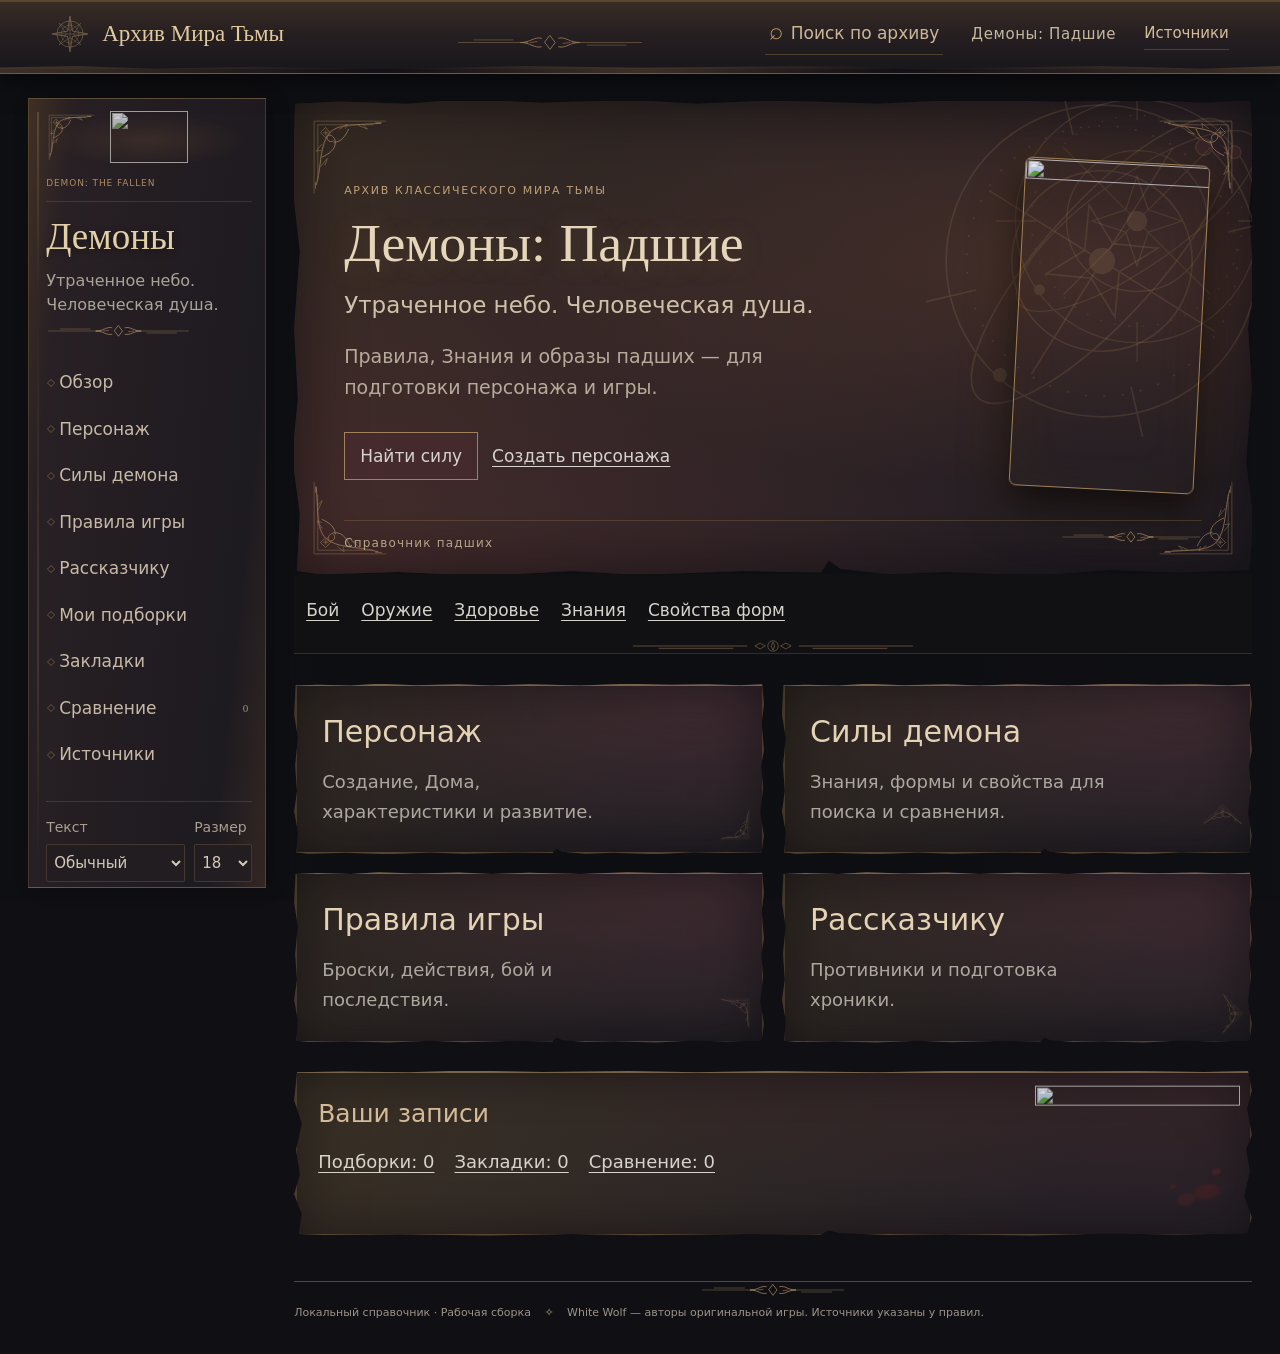
==== demon.html @ c942acf3 "Add World of Darkness portal and Demon rules catalog" ====
<!doctype html>
<html lang="ru"><head><meta charset="utf-8"><meta name="viewport" content="width=device-width,initial-scale=1"><meta name="theme-color" content="#101014"><title>Демоны: Падшие — справочник</title><link rel="icon" href="assets/sigil.svg"><link rel="stylesheet" href="demon.css?v=reader-031"><script src="demon-data.js?v=demon-020" defer></script><script src="purchase-reference.js?v=costs-001" defer></script><script src="reader-state.js?v=reader-004" defer></script><script src="property-groups.js?v=property-002" defer></script><script src="reference-navigation.js?v=navigation-004" defer></script><script src="demon.js?v=reader-031" defer></script></head>
<body><a class="skip" href="#content">К правилам</a>
<header class="top"><button type="button" id="menu-toggle" aria-controls="reference-sidebar" aria-expanded="false">Меню</button><a href="index.html" class="portal"><img src="assets/sigil.svg" width="32" height="32" alt="">Архив Мира Тьмы</a><details class="header-search" id="header-search"><summary>Поиск по архиву</summary><form class="search" role="search" id="search-form"><label for="query">Поиск по тексту правил</label><div class="search-line"><span aria-hidden="true">⌕</span><input id="query" type="search" title="Нажмите / для поиска; Escape — очистить" placeholder="Название, условие, стоимость…" autocomplete="off"><button type="button" id="clear-query" aria-label="Очистить поиск">×</button></div><div class="filters"><label hidden>Линейка<select id="line-filter"><option value="demon">Демоны: Падшие</option></select></label><label hidden>Редакция<select id="edition-filter"><option value="dtf-classic">Классическая DtF</option></select></label><label>Источник<select id="book-filter"><option value="">Все подготовленные книги</option><option value="dtf-core-ru">Основная книга</option><option value="dtf-players-ru">Руководство игрока</option></select></label><label>Тип<select id="type-filter"><option value="">Все материалы</option><option value="evocation">Обращения</option><option value="property">Свойства форм</option><option value="form">Формы</option><option value="combat-action">Боевые манёвры</option><option value="injury">Повреждения</option><option value="equipment">Снаряжение</option><option value="condition">Состояния</option><option value="npc">Персонажи Рассказчика</option><option value="adversary">Архетипы противников</option><option value="ritual">Ритуалы</option><option value="thrall-background">Дополнения слуг</option><option value="thrall-gift">Дары смертным</option><option value="earthbound-trait">Особые Дополнения</option><option value="guide">Материалы Рассказчика</option><option value="merit">Достоинства</option><option value="flaw">Недостатки</option><option value="rule">Правила</option><option value="trait">Атрибуты</option><option value="ability">Способности</option><option value="house">Дома</option><option value="background">Деталь биографии</option><option value="archetype">Натуры и Маски</option><option value="innate">Врождённые способности</option><option value="resource">Ресурсы и развитие</option><option value="errata">Исправления</option><option value="clarification">Уточнения</option></select></label></div></form></details><span class="line-label">Демоны: Падшие</span><a href="#sources">Источники</a></header>
<button id="menu-backdrop" type="button" aria-label="Закрыть меню" tabindex="-1" hidden></button><div class="shell"><aside id="reference-sidebar"><div class="sidebar-plate" aria-hidden="true"><img src="assets/archive-folio.webp" width="660" height="440" alt="" decoding="async"></div><p class="side-kicker">DEMON: THE FALLEN</p><a class="side-title" href="#overview">Демоны</a><p class="side-desc">Утраченное небо.<br>Человеческая душа.</p><nav aria-label="Разделы справочника"><a href="#overview">Обзор</a><a href="#bookmarks">Закладки <span>0</span></a><span class="nav-label">Во время игры</span><a href="#knowledge">Знания <span>5</span></a><a href="#combat">Бой <span></span></a><a href="#equipment">Оружие и броня <span></span></a><a href="#health">Ранения и опасности <span></span></a><a href="#conditions">Состояния и носитель <span></span></a><a href="#resources">Вера и личность <span>6</span></a><a href="#faith">Вера и договоры <span></span></a><a href="#names">Имена и призыв <span></span></a><a href="#innate">Врождённые способности <span>8</span></a><a href="#forms">Апокалиптические формы <span>1</span></a><a href="#actions">Действия <span></span></a><a href="#rules">Правила и уточнения <span>7</span></a><span class="nav-label">Персонаж</span><a href="#creation">Создание персонажа <span></span></a><a href="#attributes">Атрибуты <span></span></a><a href="#abilities">Способности <span></span></a><a href="#backgrounds">Детали биографии <span></span></a><a href="#archetypes">Натуры и Маски <span></span></a><a href="#houses">Дома падших <span></span></a><span class="nav-label">Рассказчику</span><a href="#adversaries">Противники <span></span></a><a href="#storyteller">Рассказчику <span></span></a><span class="nav-label">Материалы</span><a href="#sources">Библиотека <span>10</span></a><a href="#coverage">Карта наполнения</a></nav><div class="reader-settings"><label for="reading-face">Текст<select id="reading-face"><option value="plain">Обычный</option><option value="book">Книжный</option></select></label><label for="reading-size">Размер<select id="reading-size"><option value="16">16</option><option value="18">18</option><option value="20">20</option></select></label></div><div class="side-note"><span class="tiny-sigil">✧</span><p>Классический Мир Тьмы</p><small>Материалы других игр и редакций здесь не смешиваются.</small></div></aside>
<main id="content" tabindex="-1">
<section class="intro" id="intro"><p class="eyebrow">СПРАВОЧНИК ПАДШИХ</p><h1>Демоны: Падшие</h1><p class="intro-text">Знания, образы и правила — под рукой, когда история не должна останавливаться.</p><div class="edition-tag">World of Darkness <i>·</i> Demon: The Fallen <i>·</i> Русский</div></section>

<div id="view"></div><p id="announce" class="sr-only" aria-live="polite"></p><footer>Локальный справочник · Рабочая сборка <span>✧</span> White Wolf — авторы оригинальной игры. Источники указаны у правил.</footer></main></div></body></html>
---- demon.css ----
@font-face{font-family:Alice;src:url('assets/alice.ttf')}@font-face{font-family:PortalGothic;src:url('assets/portal-gothic-web.woff') format('woff')}@font-face{font-family:Brahms;src:url('assets/brahms-gotisch-cyr.otf') format('opentype');font-display:swap}
:root{color-scheme:dark;--bg:#101014;--surface:#18171b;--text:#e0d8c9;--muted:#aaa195;--gold:#bd9e6c;--line:#393036;--wine:#642a32}*{box-sizing:border-box}html{scroll-behavior:smooth;scroll-padding-top:95px}body{margin:0;background:radial-gradient(ellipse at 95% 0,#27192388,transparent 50%),var(--bg);color:var(--text);font:18px/1.7 Georgia,"Times New Roman",serif}button,input,select{font:inherit}a{color:inherit;text-underline-offset:4px}a:hover{color:#efc990}button{cursor:pointer}button,a,input,select,summary{outline-offset:5px}:focus-visible{outline:2px solid #d4b07a}button{border:1px solid var(--line);background:#211b20;color:var(--text);border-radius:3px;padding:5px 12px}button:hover{border-color:var(--gold)}.top{height:69px;display:flex;align-items:center;gap:28px;padding:0 4vw;border-bottom:1px solid var(--line);background:#111115f5;position:sticky;top:0;z-index:5;font-size:15px}.portal{display:flex;align-items:center;gap:12px;text-decoration:none;color:#d5bd96}.line-label{margin-left:auto;color:var(--muted)}.shell{max-width:1440px;margin:auto;display:grid;grid-template-columns:250px minmax(0,1fr);gap:55px;padding:34px 4vw 0}aside{position:sticky;top:99px;align-self:start;max-height:calc(100vh - 120px);overflow:auto;padding-right:18px}.side-kicker,.eyebrow{font-size:11px;letter-spacing:.2em;color:var(--gold)}.side-title{font:40px PortalGothic,Georgia,serif;text-decoration:none;color:#d9c9a8}.side-desc{font-size:14px;color:var(--muted);line-height:1.6;margin:12px 0 26px}nav{display:flex;flex-direction:column;gap:4px}nav a{font-size:16px;text-decoration:none;padding:10px 11px;border-left:2px solid transparent;display:flex;align-items:center;gap:8px;line-height:1.4}nav a span{margin-left:auto;font:11px Georgia;color:var(--muted)}nav a[aria-current=page]{border-color:#a65351;background:linear-gradient(90deg,#65273030,transparent);color:#ead8b8}.side-note{border-top:1px solid var(--line);margin-top:32px;padding:18px 10px;color:var(--muted);font-size:14px}.side-note p{margin:4px 0}.side-note small{line-height:1.5;display:block}.tiny-sigil{color:var(--gold);font-size:26px}main{min-width:0;max-width:920px}.crumbs{font-size:12px;color:var(--muted);display:flex;gap:9px;flex-wrap:wrap;margin:0 0 28px}.crumbs a{text-decoration:none}.intro{padding:0 0 28px;border-bottom:1px solid var(--line)}h1{font:clamp(36px,4vw,58px)/1.2 PortalGothic,Georgia,serif;color:#d9c9a8;margin:12px 0 18px;font-weight:400}h2{font-size:32px;line-height:1.3;font-weight:400;margin:0 0 12px}h3{font-size:22px;line-height:1.4;font-weight:400}.intro-text{font-size:18px;max-width:590px;color:#c8beaf;margin-bottom:18px}.edition-tag{font-size:12px;color:var(--muted);display:flex;gap:10px;flex-wrap:wrap}.edition-tag i{color:var(--gold)}.search{padding:25px 0 26px}.search>label{font-size:14px;color:#cdbb9d}.search-line{display:flex;gap:12px;align-items:center;border-bottom:1px solid #856c56;padding:6px 0 10px;margin-top:4px}.search-line>span{font-size:27px;color:var(--gold)}input{min-width:0;width:100%;border:0;background:transparent;color:var(--text);font-size:19px}input:focus{outline:none}input::placeholder{color:#8f8983}input::-webkit-search-cancel-button{display:none}#clear-query{border:0;background:none;color:var(--muted);font-size:24px}.filters{display:grid;grid-template-columns:1fr 1fr 1.4fr 1fr;gap:12px;margin-top:17px}.filters label{font-size:11px;color:var(--muted);min-width:0}.filters select{display:block;width:100%;font-size:13px;margin-top:5px;border:1px solid var(--line);background:#18161b;color:#c9c0b2;border-radius:2px;padding:7px 5px}.section-head{display:flex;justify-content:space-between;align-items:start;gap:20px;margin:5px 0 22px}.section-head p{color:var(--muted);font-size:15px;margin:6px 0 0}.section-count{white-space:nowrap;font-size:12px;color:var(--gold);padding-top:8px}.overview-grid{display:grid;grid-template-columns:repeat(3,1fr);gap:12px;margin:25px 0}.overview-card{padding:22px 17px;border:1px solid var(--line);background:linear-gradient(130deg,#25202488,#151519);text-decoration:none;display:flex;flex-direction:column;gap:12px;font-size:20px;line-height:1.3}.overview-card small{color:var(--muted);font-size:13px}.overview-card .number{font-size:34px;color:#bd9e6c}.prose{max-width:740px}.prose p{margin:12px 0}.muted{color:var(--muted)}.notice{background:#49252b27;border-left:2px solid #88504b;padding:13px 17px;font-size:14px;color:#cfb7a4;margin:22px 0}.notice a{color:#dbc09c}.lore-banner{border:1px solid var(--line);padding:22px;background:linear-gradient(110deg,#27202566,#131317);margin-bottom:18px}.lore-banner .eyebrow{margin:0 0 7px}.lore-banner h3{margin:0 0 6px}.lore-banner p{font-size:16px;color:var(--muted);margin:8px 0}.toolbar{display:flex;gap:12px;margin:14px 0;font-size:12px}.toolbar button{background:transparent}.entry{border:1px solid var(--line);margin:12px 0;background:#18171bc9;scroll-margin-top:91px}.entry[open]{border-color:#6a5546}.entry>summary{display:flex;align-items:center;gap:16px;padding:18px 21px;cursor:pointer;list-style:none}.entry>summary::-webkit-details-marker{display:none}.entry>summary:after{content:'+';color:var(--gold);margin-left:auto}.entry[open]>summary:after{content:'−'}.entry>summary .rank{font-size:12px;letter-spacing:2px;color:var(--gold);min-width:58px}.entry-title{font-size:20px;line-height:1.35;display:block}.entry-sub{display:block;color:var(--muted);font-size:12px;line-height:1.5;margin-top:5px}.entry-body{padding:0 23px 24px;border-top:1px solid #39303666}.entry-body h4{font-size:17px;font-weight:400;color:#c7a36d;margin:22px 0 9px}.entry-body p{font-size:18px;line-height:1.75;margin:10px 0;max-width:73ch}.entry-body ul{padding-left:23px}.entry-body li{padding:5px 0;font-size:18px}.torment{border-left:2px solid #783d45;padding-left:17px;margin-top:24px}.torment h4{color:#cb9c8e}.citation{font-size:12px;color:var(--muted);padding-top:18px;border-top:1px solid var(--line);margin-top:22px}.citation p{font-size:12px}.entry-tools{display:flex;flex-wrap:wrap;gap:15px;align-items:center;margin:14px 0;font-size:12px}.entry-tools button{font-size:12px;background:transparent}.related{display:flex;flex-wrap:wrap;gap:10px 20px;margin-top:16px;font-size:14px}.table-wrap{max-width:100%;overflow:auto;margin:22px 0}table{border-collapse:collapse;width:100%;font-size:15px}caption{text-align:left;color:var(--gold);padding:8px 0}th,td{padding:10px 13px;border:1px solid var(--line);text-align:left;font-weight:400}th{color:#d9bd8d;background:#292329}td:last-child{width:100px}.table-note{font-size:12px!important;color:var(--muted)}.source-card{border-bottom:1px solid var(--line);padding:20px 0}.source-card h3{margin:0 0 8px}.source-card p{margin:7px 0;font-size:15px}.source-tags{font-size:12px;color:var(--gold)}.coverage-row{padding:16px 0;border-bottom:1px solid var(--line);display:grid;grid-template-columns:1fr 2fr;gap:20px;font-size:16px}.coverage-row span{color:var(--muted);font-size:14px}.empty{padding:40px 0;color:var(--muted)}.search-hit{display:block;border-bottom:1px solid var(--line);padding:18px 0;text-decoration:none}.search-hit strong{font-size:20px;font-weight:400;color:#dfc9a8}.search-hit p{font-size:15px;color:var(--muted);margin:7px 0}.search-hit small{font-size:12px;color:#b39e83}footer{margin-top:45px;border-top:1px solid var(--line);padding:22px 0 32px;font-size:11px;color:#9c9387}footer span{color:var(--gold);padding:0 10px}.sr-only{position:absolute;clip:rect(0,0,0,0);width:1px;height:1px;overflow:hidden}.skip{position:fixed;top:-100px;left:12px;z-index:10;background:#211b20;padding:10px}.skip:focus{top:10px}#content:focus{outline:none}
@media(max-width:1000px){.shell{gap:27px;grid-template-columns:205px minmax(0,1fr);padding-left:25px;padding-right:25px}.filters{grid-template-columns:1fr 1fr}.overview-grid{grid-template-columns:1fr}.overview-card{flex-direction:row;align-items:center}.overview-card small{margin-left:auto;max-width:140px}}@media(max-width:700px){.top{height:58px;padding:0 18px;gap:12px;font-size:12px}.portal img{width:25px;height:25px}.line-label{display:none}.top>a:last-child{margin-left:auto}.shell{display:block;padding:18px}aside{position:static;max-height:none;overflow:visible;padding:0;margin-bottom:22px}.side-kicker,.side-title,.side-desc,.side-note{display:none}nav{flex-direction:row;overflow:auto;border-bottom:1px solid var(--line);gap:7px;padding-bottom:8px}nav a{white-space:nowrap;padding:7px 10px;font-size:13px;border-left:0;border-bottom:2px solid transparent}nav a[aria-current=page]{border-color:#a65351}nav a span{display:none}.crumbs{font-size:11px;margin-bottom:23px}.intro{padding-bottom:18px}h1{font-size:38px}h2{font-size:27px}.intro-text{font-size:16px}.search{padding:19px 0}.entry>summary{padding:16px 13px;gap:7px}.entry>summary .rank{min-width:47px;font-size:10px}.entry-title{font-size:18px}.entry-body{padding:0 15px 20px}.entry-body p,.entry-body li{font-size:17px}.section-head{gap:8px}.section-count{font-size:11px}.coverage-row{grid-template-columns:1fr;gap:5px}.filters select{font-size:12px}.overview-card{padding:17px 13px;font-size:18px}.edition-tag{font-size:11px}.torment{padding-left:12px}.notice{padding:12px}.source-card h3{font-size:20px}}@media(prefers-reduced-motion:reduce){html{scroll-behavior:auto}}

/* Reader minimum: warm ink surfaces and a quiet page texture. */
:root{--bg:#111113;--surface:#211c1b;--text:#e8dfcf;--muted:#b5a99b;--gold:#c6a574;--line:#49393a;--wine:#71363e}
body{background:radial-gradient(ellipse at 94% 4%,#44232d45,transparent 43%),radial-gradient(ellipse at 5% 80%,#43332228,transparent 55%),var(--bg)}
.nav-label{display:block;font-size:10px;letter-spacing:.14em;text-transform:uppercase;color:#b29b7e;padding:18px 12px 4px}
.entry{background:linear-gradient(115deg,#2a231fbe,#1b191bd9);border-color:#49393a;box-shadow:0 3px 18px #00000018}
.entry[open]{border-color:#8b6a50;background:linear-gradient(115deg,#2b241fe8,#1b191bf2)}
.entry>summary{background:linear-gradient(90deg,#71363e12,transparent 65%)}
.entry-body{border-top-color:#6b51454d;background:repeating-linear-gradient(0deg,#d9bd8d02 0px,#d9bd8d02 1px,transparent 1px,transparent 5px)}
.entry-body h4{color:#d0b184;letter-spacing:.02em}.entry-body p{color:#e8dfcf}
.lore-banner{background:linear-gradient(115deg,#30251f99,#20191b);border-color:#584137;border-left:2px solid #885348}
.lore-banner>a{display:inline-block;margin:8px 20px 0 0;font-size:14px}
.overview-card{background:linear-gradient(125deg,#30271f99,#1c191b);border-color:#4c3938}
.overview-card:hover{border-color:#a58360;background:linear-gradient(125deg,#392b2299,#261c20)}
.bookmark-toggle[aria-pressed=true]{color:#ead3a5;border-color:#9b7754;background:#443125}
.recent-block{border-left:2px solid #89524b;padding:1px 18px 15px;margin:22px 0;background:#3b28231f}.recent-block h3{font-size:16px;margin-bottom:5px}.recent-block .related{margin-top:4px}
th{background:#302620;color:#ead3aa}td:last-child{width:auto}tbody tr:nth-child(even){background:#b5935d06}
table[data-columns="4"],table[data-columns="5"],table[data-columns="6"],table[data-columns="7"]{min-width:620px}
.table-wrap:focus-within{outline:1px solid #9b7754;outline-offset:3px}
@media(max-width:700px){.nav-label{display:none}.top .portal{min-width:0}.top .portal img{flex-shrink:0}.related{gap:9px 15px}.entry-body h4{font-size:17px}.entry>summary .rank{min-width:36px}}

/* Reader 005: contextual navigation and shared catalog */
[hidden]{display:none!important}.subnav{padding-left:14px;border-left:1px solid #665044;margin:5px 0 16px}.subnav a{font-size:15px} .catalog-tools{display:flex;flex-wrap:wrap;gap:8px;margin:18px 0}.catalog-tools input,.catalog-tools select{background:#242024;color:#eee0ca;border:1px solid #75645c;padding:10px;border-radius:4px;font:inherit;min-width:0}.catalog-tools input{flex:1 1 220px}.catalog-tools select{max-width:240px}.catalog-layout{display:grid;grid-template-columns:minmax(240px,34%) minmax(0,1fr);gap:20px;align-items:start}.catalog-list{max-height:72vh;overflow:auto;scrollbar-width:thin}.catalog-row{display:block;width:100%;text-align:left;padding:14px;margin:0 0 5px;background:#211e22;border:1px solid #494047;color:#eee0ca;cursor:pointer;font:inherit}.catalog-row small{display:block;margin-top:5px;color:#c1b2a1}.catalog-row[aria-pressed=true]{border-color:#b28b65;background:#3a2930}.catalog-detail{min-width:0}.catalog-detail .entry{margin-top:10px}.property-detail{padding:24px;background:#242024;border:1px solid #75645c;border-radius:6px;line-height:1.7}.property-detail>a{display:block;margin-top:14px}.pick{margin:8px 8px 12px 0}.comparison-grid{display:grid;grid-template-columns:repeat(auto-fit,minmax(300px,1fr));gap:18px}.comparison-grid:has(>div:nth-child(4)){grid-template-columns:1fr}.house-sigil{font-size:40px;color:#b28b65}.catalog-list h3{padding:10px 0;font-family:Georgia,serif;font-size:18px}.catalog-status{color:#c1b2a1}.overview-card h3{margin:0}.overview-card p{font-size:16px}button:focus-visible,a:focus-visible,input:focus-visible,select:focus-visible{outline:2px solid #d5b583;outline-offset:3px}@media(max-width:900px){.catalog-layout{grid-template-columns:1fr}.catalog-list{max-height:35vh}.comparison-grid{grid-template-columns:1fr}.catalog-tools select{max-width:100%}.property-detail{padding:16px}}

.collection-picker{margin:12px 0;padding:10px;border:1px solid #75645c;border-radius:4px}.collection-picker summary{cursor:pointer}.collection-picker label{display:block;margin:8px 0}.collection-picker input[type=checkbox]{margin-right:10px}.collection-picker form{display:flex;flex-wrap:wrap;gap:8px}.collection-picker input:not([type=checkbox]){min-width:0;max-width:100%;background:#242024;color:#eee0ca;border:1px solid #75645c;padding:8px;font:inherit}

.task-tabs{display:flex;flex-wrap:wrap;gap:8px;margin:18px 0 24px}.task-tabs a{padding:8px 12px;border:1px solid #75645c;text-decoration:none;border-radius:4px}.task-tabs a[aria-current=page]{background:#3a2930;border-color:#b28b65}.task-next{display:flex;justify-content:space-between;gap:20px;margin:28px 0}.collection-picker input[type=checkbox]{width:auto}

/* Reader 008: Houses, readable articles and a compact mobile menu. */
#menu-toggle,.catalog-back{display:none}.article-outline{display:flex;flex-direction:column;align-items:flex-start;gap:6px;padding:16px 0 20px;border-bottom:1px solid var(--line)}.article-outline button{border:0;background:none;padding:3px 0;text-align:left;color:#d5bd96;font-size:15px}.entry-body section:focus{outline:1px solid #b28b65;outline-offset:6px}.house-grid{grid-template-columns:repeat(2,minmax(0,1fr))}.house-card{position:relative;display:block;min-height:200px;padding:26px;border-top:2px solid #89524b}.house-card h3{margin:12px 0;font-size:27px}.house-number{font-size:13px;letter-spacing:.2em;color:#c6a574}.house-open{display:block;font-size:14px;color:#c6a574;margin-top:20px}.house-hero{padding:24px 28px;border:1px solid #765847;background:radial-gradient(ellipse at right top,#63313c55,transparent 70%),linear-gradient(120deg,#30251f,#19171b);margin-bottom:18px}.house-hero>a{font-size:14px}.house-hero h2{font:38px/1.25 PortalGothic,Georgia,serif;margin-bottom:8px}.house-lore-grid{grid-template-columns:repeat(3,minmax(0,1fr));align-items:start}.house-lore{border-top:2px solid #80524a;padding:18px 12px;background:#28202066;min-width:0}.house-lore-title{font-size:20px;color:#e0c69f}.lore-steps{list-style:none;padding:0;margin:18px 0 0}.lore-steps li{display:flex;align-items:baseline;gap:10px;margin:12px 0;font-size:16px;line-height:1.5}.lore-steps li>span{color:#b28b65;font-size:12px}.house-forms{margin-bottom:30px}.entry-title,.catalog-row strong,.house-lore a{overflow-wrap:anywhere}.table-wrap{max-width:100%}.entry-body{min-width:0}
@media(max-width:1100px){.house-lore-grid{grid-template-columns:1fr}.house-grid{grid-template-columns:1fr}}
@media(max-width:900px){.catalog-back{display:inline-block;margin-bottom:12px}.catalog-detail{scroll-margin-top:85px}.catalog-list{max-height:45vh}.house-card{display:block}.house-hero{padding:20px}}
@media(max-width:700px){#menu-toggle{display:block;font-size:14px;min-height:40px}.top{gap:10px}.top .portal{font-size:12px}.top .portal img{display:none}aside{display:none}.menu-open aside{display:block;position:fixed;top:58px;left:0;bottom:0;width:min(88vw,340px);z-index:9;overflow:auto;padding:20px;background:#1d191c;border-right:1px solid #8b6a50;box-shadow:20px 0 70px #000a}.menu-open aside nav{display:flex;flex-direction:column;overflow:visible;border:0;gap:3px}.menu-open aside nav a{white-space:normal;font-size:16px;min-height:44px}.menu-open aside .subnav{margin:0 0 12px;padding-left:12px}.menu-open aside nav a span{display:inline}.shell{padding-top:18px}.task-tabs{gap:6px}.task-tabs a{font-size:15px}.house-hero h2{font-size:32px}.overview-card{flex-direction:column;align-items:flex-start}.section-head{flex-wrap:wrap}.catalog-tools select{width:100%}}

.reference-query{padding:12px;border:1px solid #75645c;background:#242024;border-radius:4px;margin:8px 0;max-width:100%}.organizer-transfer{display:flex;flex-wrap:wrap;align-items:center;gap:20px;margin:20px 0;padding:16px;border:1px solid var(--line)}.import-label{display:block;font-size:15px}.import-label input{font-size:14px;max-width:300px;display:block;margin-top:8px}.delete-collection{margin-bottom:24px;color:#edb6ae}.filters{grid-template-columns:1fr 1fr}.catalog-list:focus-visible{outline:2px solid #d5b583}.entry-tools{flex-wrap:wrap}.entry-tools .collection-picker{flex:1 1 100%}.catalog-row{min-height:44px}.property-detail p{max-width:75ch} @media(max-width:700px){.organizer-transfer{display:block}.import-label{margin-top:15px}.task-next{flex-direction:column}.comparison-grid{grid-template-columns:minmax(0,1fr)}}

.filter-toggle{display:none}.crumbs{margin-bottom:14px}.search{padding:14px 0 20px}.catalog-row{padding:11px 13px}.catalog-row strong{font-size:17px}.catalog-row small{font-size:13px;line-height:1.5}@media(max-width:700px){.filter-toggle{display:block}.catalog-tools[data-filters-open=false] select{display:none}.catalog-tools input{flex-basis:100%}.catalog-tools{gap:8px;margin:12px 0}.search{padding:10px 0 16px}.search>label{font-size:12px}.search-line{padding-bottom:6px}.search-line input{font-size:16px}.section-head{margin-bottom:12px}.catalog-status{font-size:14px;margin:12px 0}.catalog-list{max-height:42vh}}

#menu-backdrop{position:fixed;inset:58px 0 0;z-index:8;background:#0009;border:0;border-radius:0;padding:0}.menu-open{overflow:hidden}.catalog-detail{scroll-margin-top:90px}.house-card:before{content:"";position:absolute;inset:9px;border:1px solid #b28b6517;pointer-events:none}.house-card{background:radial-gradient(ellipse at top right,#71363e25,transparent 70%),linear-gradient(125deg,#30271f99,#1c191b)}.house-hero{position:relative;border-left:3px solid #a47d58}.house-hero:after{content:"✧";position:absolute;right:28px;top:28px;color:#c6a57425;font-size:68px;pointer-events:none}.entry-body p,.property-detail p{line-height:1.75}.catalog-detail .citation{font-size:13px}@media(prefers-reduced-motion:reduce){*{scroll-behavior:auto!important}}

/* Reader 011: one visual hierarchy from landing to rule. */
.demon-welcome{position:relative;display:grid;grid-template-columns:minmax(0,1fr) 155px;gap:30px;align-items:center;overflow:hidden;padding:32px;border:1px solid #80634e;background:radial-gradient(ellipse at 90% 0,#76404b32,transparent 65%),linear-gradient(115deg,#2c241e,#19171b);box-shadow:inset 0 0 50px #0c0a0c55}.demon-welcome:before{content:"";position:absolute;inset:8px;border:1px solid #b28b6526;pointer-events:none}.demon-welcome h1{font-size:clamp(34px,3.6vw,52px);margin:12px 0}.welcome-text{position:relative;z-index:1}.welcome-lead{color:#d8c3a6;font-size:20px;margin:10px 0}.welcome-caption{font-size:16px;color:var(--muted);max-width:48ch}.welcome-card{display:block;width:155px;height:auto;border:1px solid #ae8c5a;border-radius:7px;opacity:.83;box-shadow:0 12px 30px #0009;transform:rotate(3deg)}.welcome-links{display:flex;flex-wrap:wrap;gap:14px;align-items:center;margin-top:23px;font-size:16px}.primary-link{padding:9px 15px;border:1px solid #9c7a55;background:#63313c55;text-decoration:none}.quick-reference{display:flex;flex-wrap:wrap;gap:10px 22px;padding:17px 4px;border-bottom:1px solid var(--line);font-size:15px}.portal-sections,.hub-grid{grid-template-columns:repeat(2,minmax(0,1fr))}.section-card{position:relative;display:block!important;padding:23px 25px;min-width:0;border-left:2px solid #835847}.section-card h3{font:28px/1.25 PortalGothic,Georgia,serif;margin:9px 0 12px}.section-card p{color:var(--muted);font-size:16px;line-height:1.6;margin:0 0 18px}.section-index{font-size:12px;letter-spacing:.2em;color:#b99465}.section-open{font-size:14px;color:#cdb18a}.reading-note{padding:20px 24px;border-top:1px solid #8b6a5066;border-bottom:1px solid #8b6a5066;background:linear-gradient(100deg,#37251e55,transparent);margin:28px 0}.reading-note h3{margin:0 0 12px;color:#d4ba96}.reading-note p{font-size:16px;max-width:70ch}.reading-actions{display:flex;align-items:start;flex-wrap:wrap;gap:12px;padding:14px 0;font-size:13px}.reading-actions>.bookmark-toggle{font-size:13px}.secondary-tools{flex:1;min-width:170px}.secondary-tools>summary{cursor:pointer;color:#cbb594;padding:6px 0}.secondary-tools[open]{flex-basis:100%;border-bottom:1px solid var(--line);padding-bottom:12px}.secondary-tools .entry-tools{margin:12px 0}.secondary-tools .collection-picker{margin:10px 0}.entry-body{background:linear-gradient(115deg,#352b211a,transparent),repeating-linear-gradient(0deg,#d9bd8d02 0,#d9bd8d02 1px,transparent 1px,transparent 5px)}.entry-body h4{border-bottom:1px solid #8b6a502c;padding-bottom:7px}.property-detail{background:linear-gradient(120deg,#30261fe0,#211d20);border-top:2px solid #9c7854}.table-wrap{border-radius:3px}.source-card h3{color:#d6bf9c}.search-hit:hover{background:#5a36321c}.house-grid .house-card{transition:border-color .15s,background-color .15s}.house-grid .house-card:hover{border-top-color:#d3b284}
@media(max-width:900px){.demon-welcome{grid-template-columns:minmax(0,1fr) 115px;gap:18px;padding:25px}.welcome-card{width:115px}.portal-sections,.hub-grid{grid-template-columns:1fr}}
@media(max-width:520px){.demon-welcome{display:block;padding:25px 20px}.welcome-card{display:none}.demon-welcome h1{font-size:35px}.welcome-lead{font-size:18px}.welcome-caption{font-size:15px}.demon-welcome .eyebrow{font-size:9px;letter-spacing:.12em}.welcome-links{font-size:15px}.section-card{padding:20px}.section-card h3{font-size:26px}.quick-reference{gap:12px 18px;font-size:14px}.reading-note{padding:18px}.reading-actions{gap:8px}.secondary-tools{min-width:140px}}
@media(prefers-reduced-motion:reduce){.house-grid .house-card{transition:none}}

.entry-context{margin:0 0 18px}.context-back{font-size:14px;margin:16px 0}.property-detail>button{font-size:14px;margin-right:8px}.property-detail .context-back{color:#cbb594}

/* Reader 013 — dark archive: restrained brass ornament and ink surfaces. */
:root{--bg:#0d0e12;--surface:#19191d;--text:#e4ded2;--muted:#b8afa1;--gold:#c0a078;--line:#493b38;--wine:#713e46}
body{background:radial-gradient(ellipse at 0 0,#42232a45,transparent 43rem),radial-gradient(ellipse at 100% 30%,#252c3936,transparent 55rem),#0d0e12;background-attachment:fixed}
.top{background:#101114f5;border-bottom-color:#8b6b483d;box-shadow:0 4px 25px #0003}
aside{border-right:1px solid #8a6d4530}.side-title{color:#dfcba6}.side-kicker{color:#ad9275}.side-desc{color:#aaa397}
nav a{border-radius:0 3px 3px 0}nav a:hover{background:#a8804e0c}nav a.active,nav a[aria-current=page]{background:linear-gradient(90deg,#6e354047,transparent);border-left-color:#ba966b;color:#f0dfc4}
.search-line{background:#15151a;border:1px solid #715a454d;border-bottom-color:#a1825888;padding:7px 12px;border-radius:2px}.search-line:focus-within{border-color:#bc986b;box-shadow:0 0 0 2px #bc986b12}.search-line input{background:transparent}.search label{color:var(--muted)}
.demon-welcome{padding:42px;background:radial-gradient(ellipse at 80% 20%,#733d4830,transparent 65%),linear-gradient(115deg,#22201e,#15151b);border-color:#80644b99;box-shadow:0 18px 55px #0003,inset 0 0 80px #08080b66}
.demon-welcome:before{inset:10px;border-color:#b4986b29;clip-path:polygon(0 0,26% 0,26% 1%,74% 1%,74% 0,100% 0,100% 100%,74% 100%,74% 99%,26% 99%,26% 100%,0 100%)}
.demon-welcome:after{content:'';position:absolute;right:-55px;top:-75px;width:350px;height:350px;background:url('assets/archive-orbit.svg') center/contain no-repeat;opacity:.16;pointer-events:none}.welcome-card{position:relative;z-index:1;opacity:.92;box-shadow:0 16px 40px #000b,0 0 50px #a7734e0c}.welcome-caption{color:#bfb4a5}.welcome-links .primary-link{background:#552d354d;border-color:#a08159}.welcome-links .primary-link:hover{background:#6c39424d}
.quick-reference{border-bottom:0;padding-bottom:26px;background:url('assets/archive-divider.svg') center bottom/280px 14px no-repeat}
.portal-sections{gap:18px}.portal-sections .section-card{min-height:210px;padding-right:78px;background:linear-gradient(125deg,#28211f,#18181d);border:1px solid #65503e75;border-left:2px solid #8b5254;box-shadow:0 9px 20px #0002}.portal-sections .section-card:after{content:'';position:absolute;right:18px;top:20px;width:52px;height:52px;background:url('assets/archive-orbit.svg') center/contain no-repeat;opacity:.48;pointer-events:none}.portal-sections .section-card:nth-child(2):after{transform:rotate(45deg)}.portal-sections .section-card:nth-child(3):after{transform:rotate(90deg)}.portal-sections .section-card:nth-child(4):after{transform:rotate(135deg)}
.section-card:hover,.house-card:hover{border-color:#b49368;background-color:#2b2223}.section-open,.house-open{color:#d1b28b}.section-card h3{color:#e3d2b3}.hub-grid .section-card{background:linear-gradient(115deg,#272020,#18181d);border-color:#59453b;border-left-color:#885058}.hub-grid .section-card p{color:#beb3a5}
.house-card{background:radial-gradient(ellipse at top right,#69333d2b,transparent 75%),linear-gradient(125deg,#26231f,#18181d);border-color:#6d524180;border-top-color:#8c5559}.house-card:before{border-color:#b28b6525}.house-card h3{color:#e5cfaa}.house-card:after{content:'';position:absolute;right:22px;top:22px;width:30px;height:30px;border-top:1px solid #af8b6055;border-right:1px solid #af8b6055;pointer-events:none}
.house-hero{overflow:hidden;padding:30px;background:radial-gradient(ellipse at 90% 10%,#61333f48,transparent 70%),#1b1a1e;border-color:#8d6b4d88}.house-hero:after{content:'';width:170px;height:170px;right:-25px;top:-36px;background:url('assets/archive-orbit.svg') center/contain no-repeat;opacity:.2}.house-hero>*{position:relative;z-index:1}.house-hero h2{color:#ead5ae}.house-lore{background:linear-gradient(135deg,#29221f88,#17171c);border-top-color:#9d7558}.lore-steps li{padding-bottom:9px;border-bottom:1px solid #9c7b4f16}
.catalog-row{background:#19191e;border-color:#50413b80;border-radius:2px}.catalog-row:hover{background:#252124;border-color:#967458}.catalog-row[aria-pressed=true]{background:linear-gradient(100deg,#50303a99,#292127);border-color:#b28b65;box-shadow:inset 3px 0 #b28b65}.catalog-row small{color:#bfb3a4}.catalog-tools input,.catalog-tools select,.reference-query{background:#19191f;border-color:#79604c88}.catalog-list{scrollbar-color:#665147 #15151a}
.entry{background:#1d1c20;border-color:#69503f88;border-radius:3px;box-shadow:0 8px 20px #0002}.entry>summary{background:linear-gradient(105deg,#30241f80,#201c2260)}.entry[open]>summary{border-bottom:1px solid #96734f40}.entry-body{background:linear-gradient(110deg,#29221d33,transparent 60%),#1b1b20}.entry-body p{color:#e5dfd3}.entry-body h4{color:#d5b68e}.entry-body section{scroll-margin-top:100px}.entry-body .note,.notice{border-left-color:#9e6264}.property-detail{background:linear-gradient(115deg,#29231f,#1b1b20);border-color:#806047;border-top-color:#b79469}.property-detail h3{color:#e8d3b1}.citation{color:#b9a997}
.reading-note{position:relative;background:linear-gradient(105deg,#38262a55,#1a191d);border-color:#81634655;border-left:2px solid #835054}.reading-note h3{font-family:Georgia,serif;font-size:20px}.reading-note:after{content:'';position:absolute;right:12px;bottom:12px;width:18px;height:18px;border-right:1px solid #a3825355;border-bottom:1px solid #a3825355;pointer-events:none}
th{background:#322722;color:#e3ceaa}tbody tr:nth-child(even){background:#b5935d08}td{border-color:#6b554333}.table-wrap{border:1px solid #74583d55}.task-tabs a{background:#1d1b20;border-color:#74583d77}.task-tabs a:hover{background:#49303966}
@media(max-width:900px){.demon-welcome{padding:28px}}
@media(max-width:520px){.demon-welcome{padding:26px 20px}.demon-welcome:after{width:230px;height:230px;opacity:.1}.portal-sections .section-card{min-height:0;padding:20px 60px 20px 20px}.portal-sections .section-card:after{right:14px;width:34px;height:34px}.house-hero{padding:22px 20px}.house-hero:after{opacity:.12}.house-card{padding:22px}.entry-body p{font-size:17px}.reading-note{padding:18px}}

/* Reader 014 — illustrated archive and worn paper surfaces. */
body{background-image:linear-gradient(90deg,#0d0e1280,#0d0e12bd 26%,#0d0e12bc 76%,#0d0e1266),url('assets/archive-candles.webp');background-size:cover;background-position:center top;background-attachment:fixed;background-color:#101014}
aside{background:linear-gradient(90deg,#101114a8,#101114de);padding:12px 18px 18px;border:1px solid #96734830;border-top:0;box-shadow:0 12px 35px #0002}.shell{gap:38px}.top{background:#0f1014f5}
.demon-welcome{background-image:radial-gradient(ellipse at 82% 20%,#743f3e40,transparent 65%),linear-gradient(115deg,#302822,#19181e);background-size:240px 240px,auto,auto;border-color:#a0835a99;box-shadow:0 12px 45px #0006,inset 0 0 65px #08080980}.demon-welcome:before{border-color:#bf9b6560}.welcome-card{box-shadow:0 14px 35px #000b,0 0 35px #b9804320}
.portal-sections .section-card,.hub-grid .section-card,.house-card{background-image:radial-gradient(ellipse at 100% 0,#713a3938,transparent 75%),linear-gradient(125deg,#302820,#1d1b20);background-size:240px 240px,auto,auto;box-shadow:0 8px 24px #0004,inset 0 0 30px #08070930;border-color:#96764f88;border-left-color:#9a5e5c}
.section-card:before{content:'';position:absolute;inset:7px;border:1px solid #b1935f25;pointer-events:none;clip-path:polygon(0 0,22% 0,22% 1%,78% 1%,78% 0,100% 0,100% 100%,78% 100%,78% 99%,22% 99%,22% 100%,0 100%)}
.house-hero{background-image:linear-gradient(110deg,#332921,#251c23);border-top:2px solid #b08a59;box-shadow:inset 0 0 60px #0a080a70,0 10px 35px #0004}.house-card:before{border-color:#bd996538}.house-lore{background-image:linear-gradient(130deg,#302720,#1c1b20);box-shadow:inset 0 0 30px #0002}
.entry{border:1px solid #8a6b4980;box-shadow:0 7px 25px #0005}.entry>summary{background-image:linear-gradient(105deg,#3b2d23,#282025);border-radius:2px 2px 0 0}.entry-body{background-image:linear-gradient(#1e1c20e8,#1e1c20e8),url('assets/archive-paper.svg');background-size:auto,240px 240px;border-left:3px solid #a2834e24;box-shadow:inset 12px 0 22px #0002}.entry-body h4{border-bottom-color:#a3845550;padding-bottom:10px}.entry-body p{color:#e8e1d5}
.property-detail{background-image:linear-gradient(110deg,#29221fef,#1e1c20f5),url('assets/archive-paper.svg');border:1px solid #9d7a5080;border-top:2px solid #b79765;box-shadow:0 10px 30px #0004,inset 4px 0 #aa85552b}
.catalog-row{background-image:linear-gradient(110deg,#24201e,#1d1b20);background-size:240px 240px,auto;border-color:#7b60484f}.catalog-row[aria-pressed=true]{background-image:linear-gradient(100deg,#53313a,#302529);border-color:#c19b68}.catalog-row:hover{border-color:#b79566}.catalog-tools input,.catalog-tools select,.reference-query{background:#1b191ef5}.section-head,.crumbs{ text-shadow:0 2px 5px #000 }
.reading-note{background-image:linear-gradient(105deg,#352a23,#1e1c21);border:1px solid #8c6c4580;border-left:2px solid #9a6360;box-shadow:0 10px 25px #0004}.archive-notes{min-height:165px;padding-right:235px;display:flow-root}.archive-folio{position:absolute;right:12px;top:50%;transform:translateY(-50%);width:205px;height:auto;opacity:.82;pointer-events:none}.archive-notes .related{position:relative}.archive-notes:after{border-color:#b2915e77}
th{background-image:url('assets/archive-paper.svg');background-color:#382b22}.table-wrap{background:#1a191df5;border-color:#91704c88}.quick-reference{background-color:#131216b8;padding-left:12px;padding-right:12px}.catalog-status{color:#d0c2ae;text-shadow:0 1px 4px #000}
@media(min-width:1600px){body{background-size:100% auto}}
@media(max-width:900px){.shell{gap:24px}.archive-notes{padding-right:180px}.archive-folio{width:155px}}
@media(max-width:700px){body{background-image:linear-gradient(#101014b8,#101014ed),url('assets/archive-candles.webp');background-attachment:scroll;background-size:auto,auto 950px;background-repeat:repeat,no-repeat;background-position:center top}.menu-open aside{background:#1b181cfb}.shell{gap:0}.archive-notes{padding-right:20px}.archive-folio{position:static;transform:none;float:right;width:115px;margin:0 0 10px 12px;opacity:.7}.archive-notes .related{clear:both}.entry-body{border-left-width:2px}.house-hero{box-shadow:inset 0 0 40px #0004}}

/* Reader 015: loose manuscript leaves, illustrated Houses, restrained stains. */
.archive-sketch{display:block;background-image:url('assets/archive-house-sketches.webp');background-size:300% 300%;background-repeat:no-repeat;aspect-ratio:1;pointer-events:none;filter:sepia(.15) saturate(.7);opacity:.87}
.house-sketch{width:150px;margin:0 auto 12px}.house-hero-sketch{float:right;width:165px;margin:-4px 0 0 20px}.house-hero{display:flow-root;min-height:205px}.section-sketch{float:right;width:85px;margin:0 0 10px 14px}.portal-sections .section-card{padding-right:25px}.portal-sections .section-card:after{display:none}.portal-sections .section-card h3{font-size:29px}.portal-sections .section-card p{clear:both}.house-card h3{font:30px/1.25 PortalGothic,Georgia,serif}.house-card p{font-size:16px;line-height:1.65}.house-card .house-number{display:block;color:#b69b74;border-bottom:1px solid #b4936040;padding-bottom:10px}.house-card .house-open{border-top:1px solid #b4936030;padding-top:12px}.house-grid{gap:25px}
.demon-welcome,.portal-sections .section-card,.hub-grid .section-card,.house-card,.house-hero,.reading-note{isolation:isolate;position:relative;background:none;border:0;border-radius:0;box-shadow:none;overflow:visible}
.demon-welcome:before,.portal-sections .section-card:before,.hub-grid .section-card:before,.house-card:before,.house-hero:before,.reading-note:before{content:'';position:absolute;inset:0;z-index:-1;pointer-events:none;border:0;background:radial-gradient(ellipse at 100% 0,#582d2c50,transparent 60%),linear-gradient(115deg,#393025,#272127 80%);box-shadow:inset 0 2px #c5a67580,inset 0 -2px #a4875760,inset 3px 0 #a78a5540,inset -2px 0 #a78a5540,inset 0 0 55px #06050985;clip-path:polygon(.3% 1%,5% .5%,12% 1%,18% 0,26% .8%,35% .2%,42% 1%,50% .3%,61% 1%,71% 0,80% .6%,88% .2%,95% .8%,99.6% .3%,100% 12%,99.5% 23%,100% 39%,99.4% 48%,99.8% 61%,99.2% 76%,100% 89%,99.5% 98.8%,92% 99.3%,85% 98.8%,77% 100%,68% 99.2%,62% 99.7%,57% 98.5%,55.8% 96.8%,55% 99.3%,47% 99%,36% 99.8%,29% 99%,20% 100%,11% 99.2%,3% 99.7%,.5% 99%,.8% 87%,0 75%,.6% 63%,.2% 48%,.8% 32%,0 18%)}
.demon-welcome:before{background:radial-gradient(ellipse at 86% 10%,#70403d45,transparent 60%),linear-gradient(115deg,#3b3026,#201d23);inset:-2px}.house-card:nth-child(even):before{transform:rotate(.35deg)}.house-card:nth-child(odd):before{transform:rotate(-.3deg)}.house-card:after{width:55px;height:30px;top:10px;right:15px;border:0;background:linear-gradient(140deg,transparent 44%,#bc99694d 45%,#09070880 47%,transparent 49%);opacity:.7}.house-hero:after{opacity:.09}
.house-card:nth-child(3n):after,.reading-note:after{content:'';display:block;position:absolute;right:15px;bottom:14px;top:auto;width:88px;height:61px;border:0;transform:rotate(-13deg);background:radial-gradient(ellipse at 65% 55%,#52202188 0 13%,#52202128 17%,transparent 24%),radial-gradient(ellipse at 40% 60%,#59252770 0 8%,transparent 15%),radial-gradient(ellipse at 81% 27%,#61262a88 0 3%,transparent 6%),radial-gradient(ellipse at 29% 35%,#61262a80 0 2%,transparent 5%);opacity:.8;pointer-events:none;z-index:-1}
.portal-sections .section-card:hover:before,.hub-grid .section-card:hover:before,.house-card:hover:before{box-shadow:inset 0 2px #d3b884b0,inset 0 -2px #c3a36f90,inset 3px 0 #c8a26960,inset -2px 0 #c8a26960,inset 0 0 40px #06050955}.house-lore{position:relative;background:linear-gradient(115deg,#302820,#201e22);border-top:1px solid #ac8b5f99;border-bottom:1px dashed #99764b50;padding:22px 16px}.house-lore:after{content:'';position:absolute;right:0;top:0;border-style:solid;border-width:0 13px 13px 0;border-color:transparent #b5975b40 transparent transparent;pointer-events:none}
.entry{border:0;border-left:1px solid #95764a70;border-right:1px solid #95764a55;border-radius:0;background:#201d21;box-shadow:2px 3px #111014,3px 4px #ad8a5330,0 10px 28px #0005}.entry>summary{position:relative;border-top:1px solid #bb996578;background:linear-gradient(100deg,#3b2f25,#2c2327);border-radius:0;padding-top:19px;padding-bottom:19px}.entry>summary:after{content:'';position:absolute;left:0;right:0;bottom:0;height:3px;background:linear-gradient(100deg,#c2a36b44,transparent 35%,#ba92534d 70%,transparent);pointer-events:none}.entry-body{border-left:0;border-bottom:1px solid #b3966360;padding-bottom:30px}.property-detail{border-radius:0;border-right:1px solid #826742;box-shadow:3px 3px #121115,4px 4px #9d7d4e50,0 12px 28px #0004}.catalog-row{border-radius:0;border-top:0;border-right:0;border-bottom:1px solid #a4865550;border-left:2px solid #8d70403d;box-shadow:inset 0 -3px #09070930;margin-bottom:7px}.catalog-row[aria-pressed=true]{border-left:3px solid #d0ac72;border-bottom-color:#c3a16a;background-image:linear-gradient(100deg,#52313a,#33282a)}.catalog-list{padding:3px 4px 3px 0}.catalog-row:focus-visible{outline-offset:-2px}.house-card:focus-visible,.section-card:focus-visible{outline-offset:5px}.reading-note{padding-top:25px;padding-bottom:25px}.section-head{padding-bottom:14px;background:url('assets/archive-divider.svg') left bottom/180px 9px no-repeat}
@media(max-width:900px){.house-sketch{width:130px}.house-hero-sketch{width:140px}.house-hero{min-height:185px}}
@media(max-width:520px){.house-sketch{float:right;width:100px;margin:5px 0 14px 15px}.house-card .house-number{max-width:calc(100% - 115px)}.house-card p{clear:both}.house-card h3{font-size:27px}.house-hero-sketch{width:95px;margin:12px 0 8px 12px}.house-hero{min-height:160px}.house-hero h2{font-size:30px}.section-sketch{width:65px}.portal-sections .section-card{padding-right:20px}.portal-sections .section-card h3{font-size:27px}.entry>summary{padding-top:15px;padding-bottom:15px}}

.demon-welcome,.house-hero{overflow:hidden}

/* Reader 017: bundled Cyrillic book face, OFL-1.1. */
@font-face{font-family:ArchiveText;src:url('assets/kurale-regular.ttf') format('truetype');font-style:normal;font-weight:400;font-display:swap}
body{font-family:ArchiveText,Georgia,serif;font-size:19px;line-height:1.8}
.entry-body,.property-detail,.entry-body p,.property-detail p{font-family:ArchiveText,Georgia,serif;line-height:1.8}
.catalog-row,.catalog-row strong,.catalog-list h3,.house-lore a,.reading-note h3{font-family:ArchiveText,Georgia,serif}
.entry-title,.catalog-row strong{font-size:19px;font-weight:400}
.entry-body h4{font-family:ArchiveText,Georgia,serif;font-size:22px;font-weight:400}.entry-body strong,.property-detail strong{color:#f2dfbc}
nav a{font-size:17px}.catalog-row small{font-size:14px}.citation,.reading-actions{font-size:14px}
@media(max-width:520px){body,.entry-body p,.property-detail p{font-size:18px;line-height:1.8}.catalog-row strong{font-size:18px}.entry-body h4{font-size:21px}}

/* Reader 018: quiet paper and navigation like a worn binding. */
.top{height:74px;background:linear-gradient(180deg,#30251df7 0,#211b1cfb 44%,#17161bfc 100%);border:0;border-bottom:1px solid #b08a555e;box-shadow:0 5px 24px #0007,inset 0 2px #b89a5a26;padding-bottom:5px;isolation:isolate}
.top:before{content:'';position:absolute;inset:auto 0 0;height:7px;background:linear-gradient(90deg,#aa875645,transparent 30%,#aa875645 50%,transparent 70%,#aa875645);clip-path:polygon(0 20%,6% 0,12% 40%,20% 10%,30% 45%,41% 0,50% 25%,63% 0,74% 35%,86% 0,94% 40%,100% 0,100% 100%,0 100%);pointer-events:none;z-index:-1}
.top:after{content:'';position:absolute;left:45%;right:45%;height:13px;bottom:1px;background:url('assets/archive-divider.svg') center/180px 12px no-repeat;pointer-events:none;opacity:.6}
.top .portal{font:23px/1.2 PortalGothic,Georgia,serif;color:#dfc99d;gap:13px}.top .portal img{width:38px;height:38px;opacity:.8}.top .line-label{font-size:15px;letter-spacing:.04em;color:#c6b79f}.top>a:last-child{font-size:15px;text-decoration:none;color:#d4bc97;border-bottom:1px solid #96734a66;padding:3px 0}.top>a:last-child:hover{color:#ffe1ab;border-bottom-color:#c1a06b}
aside{isolation:isolate;top:104px;max-height:calc(100vh - 125px);border:0;background:linear-gradient(95deg,#30251fe8,#1a171cee 20%,#18161bf5 86%,#34281ff2 100%);padding:22px 19px 24px 22px;box-shadow:inset 2px 0 #b18c4f3d,inset 7px 0 #08070c6b,inset -1px 0 #a3824b6b,8px 0 22px #0005;scrollbar-width:thin;scrollbar-color:#77583b #1b171b}
aside:before{content:'';position:absolute;left:9px;top:13px;bottom:15px;width:2px;background:linear-gradient(#bb996343,transparent 24%,#b18c4f35 70%,transparent);pointer-events:none}.side-kicker{font-size:10px;letter-spacing:.18em;color:#ae8c61;border-bottom:1px solid #9c7e5140;padding-bottom:12px;margin-top:0}.side-title{display:block;font-size:47px;line-height:1.3;text-shadow:0 2px 7px #0006;color:#e2cfa9}.side-desc{font-size:15px;margin:10px 0 25px;padding-bottom:19px;background:url('assets/archive-divider.svg') left bottom/145px 10px no-repeat}
nav{gap:1px}nav a{position:relative;border:0;border-radius:0;background:none;padding:10px 7px 10px 16px;min-height:42px;color:#c7b9a6;transition:color .15s;line-height:1.45}nav a:hover{background:linear-gradient(90deg,#97734d12,transparent);color:#f0d8af}nav a:before{content:'';position:absolute;left:2px;top:50%;width:4px;height:4px;border:1px solid #a78a515c;transform:translateY(-50%) rotate(45deg);pointer-events:none}
nav a.active,nav a[aria-current=page]{border:0;background:linear-gradient(90deg,#743f373d,transparent);color:#f2dbb1;box-shadow:inset 0 -1px #ae8b4b2e}nav a.active:before,nav a[aria-current=page]:before{width:5px;height:5px;background:#b6925c;border-color:#c3a16a;box-shadow:0 0 7px #bc904333}nav a span{color:#a89171}.subnav{border-left:1px solid #93704466;margin-left:4px;padding-left:12px}.subnav a{font-size:15px;padding-top:8px;padding-bottom:8px}.subnav a:before{width:3px;height:3px;opacity:.7}
.side-note{border:0;margin-top:23px;padding:20px 0 0;text-align:center;background:url('assets/archive-divider.svg') center top/170px 12px no-repeat}.tiny-sigil{display:block;width:48px;height:48px;margin:0 auto 9px;font-size:0;background:url('assets/archive-orbit.svg') center/contain no-repeat;opacity:.65}.side-note p{font-size:14px;color:#c2ae8a}.side-note small{font-size:12px;color:#a99b88;line-height:1.6}
.demon-welcome:before,.portal-sections .section-card:before,.hub-grid .section-card:before,.house-card:before,.house-hero:before,.reading-note:before{background-size:auto}.entry-body{background:linear-gradient(110deg,#2a252144,transparent 70%),#1e1c20}.property-detail{background:linear-gradient(110deg,#302721,#201d22)}.catalog-row{background-size:auto}.house-lore{background-size:auto}.entry>summary{background-size:auto}.table-wrap th{background-image:none}
@media(max-width:700px){.top{height:62px;padding:0 18px;gap:12px}.top .portal{font-size:18px;line-height:1.1}.top .line-label{display:none}.top:after{display:none}.top>a:last-child{font-size:13px;margin-left:auto}.top #menu-toggle{background:linear-gradient(120deg,#3d3024,#271e22);border:1px solid #94714888;border-radius:0;min-height:38px;box-shadow:inset 0 0 10px #0003;font-size:14px}.menu-open aside{top:62px;max-height:none;padding:22px 24px;background:linear-gradient(95deg,#34271f,#1b181d 15%,#1b181d 90%,#36291f);border:0;box-shadow:inset 7px 0 #08070c6b,inset -1px 0 #a3824b6b,20px 0 55px #0008}#menu-backdrop{top:62px}.menu-open aside nav a{padding-left:16px}.menu-open aside .subnav{padding-left:12px}.side-title{font-size:43px}.side-note{text-align:left}.tiny-sigil{margin-left:0}}
@media(prefers-reduced-motion:reduce){nav a{transition:none}}

.sidebar-plate{height:83px;display:flex;justify-content:center;align-items:center;margin:-9px 0 9px;pointer-events:none}.sidebar-plate img{width:126px;height:84px;object-fit:contain;opacity:.76;filter:sepia(.12) saturate(.65)}
.top:after{left:calc(50% - 125px);right:auto;bottom:10px;width:250px;height:41px;background:url('assets/archive-binding-ornament.svg') center/contain no-repeat;opacity:.72}
.side-kicker{padding-top:5px}.side-title{padding-bottom:5px}.side-note{background-image:url('assets/archive-binding-ornament.svg');background-size:185px 30px;padding-top:36px}.side-desc{background-image:url('assets/archive-binding-ornament.svg');background-size:175px 28px;padding-bottom:30px}
@media(max-width:1100px){.top:after{left:calc(50% - 70px);width:140px;opacity:.45}}
@media(max-width:700px){.top:after{display:block;width:72px;height:15px;left:calc(50% - 36px);bottom:0;opacity:.5}.sidebar-plate{height:72px;margin-bottom:12px}.sidebar-plate img{width:108px;height:72px}.side-desc{background-size:170px 28px}.side-note{background-position:left top}}

/* Reader 019: a cover first, quiet book type and search in the header. */

:root{--text:#d5ccbd;--muted:#b0a598}
body{font-family:var(--reading-font);font-size:20px;line-height:1.75;color:var(--text)}
button,input,select,nav a,.catalog-row,.catalog-row strong,.catalog-list h3,.house-lore a,.reading-note h3,.entry-body,.property-detail,.entry-body p,.property-detail p,.entry-body h4{font-family:var(--reading-font)}
h2,h3,h4,.section-card h3,.house-card h3,.house-hero h2{font-family:var(--reading-font);font-weight:400}
.side-title,.demon-welcome h1,.top .portal{font-family:PortalGothic,Georgia,serif}
.entry-body p,.entry-body li,.property-detail p{font-size:20px;line-height:1.75;color:#d5ccbd}.entry-body strong,.property-detail strong{color:#dfd2bc}.entry-body h4{color:#c9b595;font-size:23px}.entry-title,.catalog-row strong{font-size:20px}.catalog-row small,.entry-sub{font-size:15px;color:#b2a699}.entry-body p{max-width:66ch}nav a{font-size:18px}.section-card p{font-size:18px}.section-card h3,.house-card h3{font-size:28px}.house-lore-title{font-size:22px}.lore-steps li{font-size:18px}.side-desc{font-size:16px}.reading-note p{font-size:18px}.catalog-status{font-size:17px}
.shell{padding-top:26px}.crumbs,#intro{display:none}#view:focus{outline:none}
.header-search{position:relative;margin-left:auto;z-index:20;font-size:17px}.header-search>summary{cursor:pointer;list-style:none;white-space:nowrap;color:#cbb798;border-bottom:1px solid #a1854d5c;padding:6px 4px}.header-search>summary::-webkit-details-marker{display:none}.header-search>summary:before{content:'⌕';margin-right:8px;color:#b79760;font-size:24px;line-height:1}.header-search[open]>summary{color:#ead3ae}.header-search .search{position:absolute;right:0;top:calc(100% + 15px);width:min(650px,calc(100vw - 36px));max-height:calc(100dvh - 110px);overflow:auto;margin:0;padding:24px;background:linear-gradient(125deg,#302720,#1d1a20);border:1px solid #9c7b526e;box-shadow:0 18px 55px #000b,inset 0 2px #b3925d40}.header-search .search>label{font-size:16px}.header-search .search-line{margin-top:9px}.header-search .filters{display:grid!important;grid-template-columns:1fr 1fr;gap:14px}.header-search .filters label{font-size:14px}.header-search .filters select{font-size:15px;padding:9px}.header-search input{font-size:19px}.top .line-label{margin-left:0}.top:after{left:calc(43% - 95px);width:190px;opacity:.5}
.demon-welcome{min-height:430px;grid-template-columns:minmax(0,1fr) 185px;gap:36px;padding:55px 43px 80px;margin-top:3px}.demon-welcome:before{background:radial-gradient(ellipse at 78% 20%,#73444230,transparent 65%),linear-gradient(115deg,#322a23,#19171c)}.demon-welcome:after{right:-45px;top:-40px;width:320px;height:320px;opacity:.18}.demon-welcome h1{font-size:clamp(42px,4.2vw,64px);max-width:9em;line-height:1.18}.welcome-lead{font-size:23px;line-height:1.5;color:#cfc0a9}.welcome-caption{font-size:19px;line-height:1.65;color:#b6aa9b;max-width:38ch}.welcome-card{width:185px;transform:rotate(3deg);opacity:.9}.welcome-links{font-size:18px;margin-top:28px}.demon-welcome .eyebrow{font-family:var(--reading-font);font-size:11px;letter-spacing:.15em}.cover-inscription{position:absolute;bottom:20px;left:43px;right:43px;display:flex;align-items:center;justify-content:space-between;gap:12px;border-top:1px solid #a4875145;padding-top:13px;font-size:12px;letter-spacing:.1em;color:#9c8d76}.archive-cover .portal-sections{margin-top:30px}.archive-cover .quick-reference{padding-top:22px;padding-bottom:29px;font-size:17px}
@media(max-width:1100px){.top:after{display:none}.demon-welcome{grid-template-columns:minmax(0,1fr) 140px;padding:38px 30px 75px;gap:22px;min-height:390px}.welcome-card{width:140px}.cover-inscription{left:30px;right:30px}.demon-welcome h1{font-size:46px}}
@media(max-width:700px){.header-search{margin-left:auto;position:static;font-size:15px}.header-search>summary{font-size:0;border:0;padding:6px}.header-search>summary:before{font-size:26px;margin:0}.header-search .search{top:62px;left:12px;right:12px;width:auto;padding:18px;max-height:calc(100dvh - 85px)}.top>a:last-child{margin-left:0}.top{gap:10px}.top .portal{font-size:17px}.top .portal img{display:none}.shell{padding-top:22px}.header-search .filters{gap:10px}.header-search .filters select{font-size:14px}}
@media(max-width:520px){body,.entry-body p,.entry-body li,.property-detail p{font-size:19px;line-height:1.7}.entry-body h4{font-size:22px}.demon-welcome{display:block;padding:30px 24px 65px;min-height:0}.welcome-card{display:block;width:96px;height:auto;float:right;margin:-6px 0 12px 14px}.demon-welcome{display:flex;flex-direction:column;align-items:stretch;gap:16px}.welcome-card{position:absolute;right:19px;top:23px;width:66px;opacity:.52;margin:0;transform:rotate(7deg)}.welcome-text{z-index:1}.demon-welcome h1{font-size:42px;max-width:5.7em;margin-top:28px}.demon-welcome .eyebrow{font-size:10px;max-width:21ch;line-height:1.6}.welcome-lead{font-size:21px;max-width:20ch}.welcome-caption{font-size:18px}.welcome-links{font-size:17px;gap:16px;margin-top:23px}.cover-inscription{left:24px;right:24px;bottom:18px;font-size:10px;letter-spacing:.03em}.section-card h3,.house-card h3{font-size:26px}.catalog-row strong{font-size:19px}.entry-title{font-size:20px}.lore-steps li{font-size:18px}.archive-cover .quick-reference{font-size:16px}}

@font-face{font-family:ArchiveBook;src:url('assets/eb-garamond-book.woff') format('woff');font-weight:400 700;font-style:normal;font-display:swap}
:root{--reading-font:ArchiveBook,Georgia,serif}
.section-head h2{font-size:34px}.section-card h3,.house-card h3{font-size:29px}.entry-body p,.property-detail p{letter-spacing:.005em}
@media(max-width:520px){.section-head h2{font-size:30px}}

/* Reader 020: more room for rules, quieter working pages. */
:root{--reading-font:system-ui,-apple-system,"Segoe UI",sans-serif;--reading-size:16px;--text:#d6d3cc;--muted:#aca89f}
.shell{max-width:1720px;grid-template-columns:206px minmax(0,1fr);gap:28px;padding:24px clamp(20px,2.2vw,38px) 0}main{max-width:none;width:100%}
body{font-size:var(--reading-size);line-height:1.65}.entry-body p,.entry-body li,.property-detail p{font-size:var(--reading-size);line-height:1.75;letter-spacing:0;color:#d6d3cc;max-width:76ch}.entry-body p{margin:14px 0}.entry-body h4{font-size:calc(var(--reading-size) + 3px);font-weight:600;color:#d2bf9f}.entry-title,.catalog-row strong{font-size:var(--reading-size);font-weight:600;line-height:1.45}.entry-body strong,.property-detail strong{color:#e2ddd1;font-weight:650}.entry-sub,.catalog-row small{font-size:13px;line-height:1.5;color:#aaa69c}.entry>summary{padding:15px 20px;background:linear-gradient(100deg,#302923,#242127)}.entry-body{background:#222126}.property-detail{background:#242227}.entry-body,.property-detail{padding-left:26px;padding-right:26px}.entry-body p a{color:#d5bc94}.entry,.property-detail{box-shadow:0 5px 18px #0003}.entry[open]{border-color:#79614670}.table-wrap{background:#222126}td,th{font-size:14px;line-height:1.55;padding:10px 12px}
body:not(.archive-cover){background-image:linear-gradient(90deg,#101115c2,#101115ef 15%,#101115ef 88%,#101115c2),url('assets/archive-candles.webp')}
.catalog-layout{grid-template-columns:minmax(220px,28%) minmax(0,1fr);gap:22px}.catalog-list{max-height:74vh}.catalog-row{padding:12px 13px;background:#211f23;border-left-width:2px;border-bottom-color:#7c654232;margin-bottom:3px;box-shadow:none}.catalog-row[aria-pressed=true]{background:#3c2e31;border-bottom-color:#ae8a594d}.catalog-row strong{font-weight:500}.catalog-tools input,.catalog-tools select,.reference-query{font-size:14px;padding:9px 11px}.catalog-status{font-size:13px;color:#aaa69c}.catalog-list h3{font-size:15px;font-weight:600}.section-head h2{font-size:28px;font-weight:500}.section-head p{font-size:14px;line-height:1.6;max-width:76ch}.section-count{font-size:12px}.article-outline button{font-size:14px}.reading-actions{font-size:13px}.reading-actions button,.secondary-tools summary{font-size:13px}
aside{padding:17px 14px 18px 18px;max-height:calc(100vh - 110px);top:96px;box-shadow:inset 1px 0 #aa874439,inset -1px 0 #a3824b4b,5px 0 18px #0003}.sidebar-plate{display:none}.side-title{font-size:37px;line-height:1.25;padding:0}.side-kicker{font-size:9px;letter-spacing:.1em;padding-bottom:10px;margin-bottom:12px}.side-desc{display:none}.archive-cover .sidebar-plate{display:flex;height:49px;margin:-4px 0 10px}.archive-cover .sidebar-plate img{width:78px;height:52px}.archive-cover .side-desc{display:block;font-size:13px;line-height:1.5;margin:9px 0 16px;padding-bottom:25px;background-size:145px 22px}nav{margin-top:18px}nav a{font-size:14px;padding:9px 4px 9px 13px;line-height:1.45;min-height:37px}.subnav{padding-left:10px}.subnav a{font-size:13px;padding-top:7px;padding-bottom:7px}.side-note{padding-top:27px;margin-top:20px;background-size:145px 24px}.tiny-sigil{width:29px;height:29px;margin-bottom:7px}.side-note p{font-size:11px}.side-note small{display:none}
.reader-settings{display:grid;grid-template-columns:minmax(0,1fr) 58px;gap:9px;margin-top:23px;padding-top:14px;border-top:1px solid #9572484d}.reader-settings label{font-size:11px;color:#a89e8d}.reader-settings select{width:100%;display:block;min-width:0;margin-top:5px;padding:6px 3px;font-family:system-ui,sans-serif;font-size:12px;background:#211d21;border:1px solid #65503b88;color:#d4c8b6;border-radius:2px}
.section-card p{font-size:15px;line-height:1.6}.section-card h3,.house-card h3{font-size:25px}.house-card p,.house-lore-title,.lore-steps li{font-size:15px}.house-hero h2{font-size:32px}.house-sketch{width:115px}.house-hero-sketch{width:130px}.house-card{min-height:0}.house-hero{min-height:170px}.welcome-caption{font-size:17px}.welcome-lead{font-size:20px}.welcome-links{font-size:15px}.archive-cover .quick-reference{font-size:14px}.demon-welcome h1{font-family:PortalGothic,Georgia,serif}.side-title,.top .portal{font-family:PortalGothic,Georgia,serif}
@media(min-width:1800px){.shell{max-width:1780px;grid-template-columns:220px minmax(0,1fr);gap:34px}}
@media(max-width:1050px) and (min-width:701px){.shell{grid-template-columns:180px minmax(0,1fr);gap:22px;padding-left:20px;padding-right:20px}.catalog-layout{grid-template-columns:1fr}.catalog-list{max-height:35vh}.catalog-tools select{max-width:100%}}
@media(max-width:700px){.shell{display:block;padding:20px 16px 0}.menu-open aside{padding:19px 22px}.menu-open aside nav a{font-size:16px;min-height:44px}.menu-open aside .subnav a{font-size:14px}.menu-open aside .sidebar-plate{display:none}.catalog-layout{grid-template-columns:1fr}.catalog-list{max-height:36vh}.entry-body,.property-detail{padding-left:18px;padding-right:18px}.entry-body p,.entry-body li,.property-detail p{font-size:var(--reading-size);line-height:1.7}.entry-title,.catalog-row strong{font-size:var(--reading-size)}.section-head h2{font-size:25px}.entry-body h4{font-size:calc(var(--reading-size) + 2px)}.section-card h3,.house-card h3{font-size:23px}.section-card p{font-size:14px}.entry>summary{padding:14px 16px}.reader-settings{grid-template-columns:minmax(0,1fr) 70px}.reader-settings select{font-size:14px;min-height:36px}.house-sketch{width:85px}.house-hero-sketch{width:90px}.house-hero{min-height:150px}.welcome-caption{font-size:16px}.welcome-lead{font-size:19px}.archive-cover .quick-reference{font-size:13px}}

.access-note{font-size:13px;line-height:1.6;margin:5px 0 16px;padding:12px 14px;border-left:2px solid #97825a;background:#8c785412;color:#c9bd9f}.campaign-access{border-left-color:#7e9d85;background:#597b6215;color:#bed0c0}.rating-scale{display:grid;grid-template-columns:68px minmax(0,1fr);gap:0;margin:15px 0}.rating-scale dt,.rating-scale dd{padding:10px 0;border-bottom:1px solid #8a79502b;margin:0;font-size:var(--reading-size);line-height:1.65}.rating-scale dt{font-family:Georgia,serif;color:#b49a6e;letter-spacing:1px;font-size:13px}.reference-tools .reference-query{margin:0;flex:1 1 230px}.reference-tools select{max-width:260px}.special-lore-links{font-size:14px;margin-bottom:20px}.powers-shortcuts{font-size:14px}@media(max-width:700px){.reference-tools select{display:block!important;max-width:100%}.rating-scale{grid-template-columns:60px minmax(0,1fr)}}

/* Reader024: legible navigation and full-width articles in small sections. */
:root{--reading-size:18px}
.shell{grid-template-columns:238px minmax(0,1fr)}
aside nav a{font-size:17px;line-height:1.5;min-height:44px;padding-top:10px;padding-bottom:10px}
aside .subnav a{font-size:16px;line-height:1.5;padding-top:9px;padding-bottom:9px}
.reader-settings label{font-size:14px}.reader-settings select{font-size:15px;min-height:38px}
.archive-cover .side-desc{font-size:16px}.side-note p{font-size:14px}
.section-card,.portal-sections .section-card,.hub-grid .section-card{padding:28px;min-height:155px}
.section-card h3,.portal-sections .section-card h3,.house-card h3{font-size:30px;line-height:1.3;margin:0 0 16px}
.section-card p,.house-card p{font-size:max(18px,var(--reading-size));line-height:1.65;margin:0}
.portal-sections .section-card p{clear:none;max-width:52ch}
.section-sketch{width:72px;margin:0 0 12px 24px}
.section-head h2{font-size:32px}.section-head p{font-size:18px;line-height:1.65}.section-count,.catalog-status{font-size:15px}
.catalog-tools input,.catalog-tools select,.reference-query{font-size:17px;padding:11px 13px;min-width:0}
.catalog-row strong,.entry-title{font-size:max(18px,var(--reading-size));line-height:1.5}
.catalog-row small,.entry-sub{font-size:15px;line-height:1.55}
.entry-body p,.entry-body li,.property-detail p{max-width:90ch;line-height:1.75}
.entry-body h4{font-size:calc(var(--reading-size) + 4px);line-height:1.4}
td,th{font-size:max(16px,calc(var(--reading-size) - 2px));line-height:1.6}
.reading-actions,.reading-actions button,.secondary-tools summary,.entry-tools,.article-outline button{font-size:16px}
.citation,.citation p,.table-note,.access-note,.note,.notice{font-size:15px;line-height:1.65}
.related,.quick-reference,.archive-cover .quick-reference,.powers-shortcuts,.special-lore-links,.form-rule-links,.welcome-links{font-size:17px}
.reading-note p,.reading-note .related,.house-lore-title,.lore-steps li{font-size:18px}
.reading-note h3{font-size:25px}.welcome-caption{font-size:19px}.welcome-lead{font-size:23px}
.catalog-layout-stacked{display:block}
.catalog-layout-stacked .catalog-list{display:flex;flex-wrap:wrap;gap:10px;max-height:none;overflow:visible;padding:2px 0 18px;border-bottom:1px solid #92724759;margin-bottom:22px}
.catalog-layout-stacked .catalog-row{flex:1 1 250px;width:auto;min-width:0;margin:0;padding:15px 18px;border:1px solid #80604b70;border-bottom-width:2px}
.catalog-layout-stacked .catalog-row[aria-pressed=true]{border-color:#b2946a;background:linear-gradient(110deg,#493335,#302629);box-shadow:inset 0 -2px #b2946a66}
.catalog-layout-stacked .catalog-detail{width:100%;max-width:none}
.catalog-layout-stacked .entry-body p,.catalog-layout-stacked .entry-body li{max-width:100ch}
.catalog-layout-stacked .catalog-back{font-size:16px;margin-bottom:6px}
@media(min-width:1800px){.shell{grid-template-columns:250px minmax(0,1fr)}}
@media(max-width:1050px) and (min-width:701px){.shell{grid-template-columns:212px minmax(0,1fr);gap:22px}aside nav a{font-size:16px}aside .subnav a{font-size:15px}}
@media(max-width:700px){
 .shell{display:block}
 .menu-open aside nav a{font-size:18px;line-height:1.5;min-height:47px}.menu-open aside .subnav a{font-size:17px;line-height:1.5}
 .section-card,.portal-sections .section-card,.hub-grid .section-card{padding:23px;min-height:140px}
 .section-card h3,.portal-sections .section-card h3,.house-card h3{font-size:27px}
 .section-card p,.house-card p{font-size:18px}
 .section-sketch{width:54px;margin-left:14px}
 .section-head h2{font-size:28px}.section-head p{font-size:17px}
 .catalog-tools input,.catalog-tools select,.reference-query{font-size:16px}
 .catalog-layout-stacked .catalog-row{flex-basis:100%;padding:13px 15px}
 .entry-sub,.catalog-row small{font-size:14px}.entry-body,.property-detail{padding-left:18px;padding-right:18px}
 .related,.archive-cover .quick-reference,.welcome-links{font-size:16px}
 .welcome-caption{font-size:18px}.welcome-lead{font-size:21px}
 .reader-settings select{font-size:15px}
}

/* Reader025: the cover is an illuminated archival frontispiece. */
.demon-welcome{min-height:460px;padding:60px 50px 84px;overflow:hidden;gap:38px}
.demon-welcome:before{background:radial-gradient(ellipse at 85% 30%,#62344055,transparent 59%),radial-gradient(ellipse at 40% 0,#514a6440,transparent 65%),linear-gradient(115deg,#332b24,#1c191f 72%);box-shadow:inset 0 2px #c2a16c90,inset 0 -2px #997d5055,inset 0 0 85px #08070ba6}
.welcome-text{position:relative;z-index:2}
.demon-welcome h1{color:#e5d6b9;text-shadow:0 2px 28px #b39a6036}
.welcome-seal{position:absolute;right:-55px;top:-45px;width:410px;height:410px;background:url('assets/archive-orbit.svg') center/contain no-repeat;opacity:.18;pointer-events:none;transform:rotate(-13deg);z-index:0}
.welcome-card{position:relative;z-index:1;filter:drop-shadow(0 14px 18px #0009) drop-shadow(0 0 30px #8a534236);transition:transform .5s ease,filter .5s ease}
.demon-welcome:hover .welcome-card{transform:translateY(-4px) rotate(1deg);filter:drop-shadow(0 18px 22px #000a) drop-shadow(0 0 35px #98644642)}
.welcome-corner{position:absolute;width:82px;height:82px;background:url('assets/archive-corner.svg') center/contain no-repeat;opacity:.72;pointer-events:none;z-index:1}
.welcome-corner-tl{top:15px;left:15px}.welcome-corner-tr{top:15px;right:15px;transform:rotate(90deg)}
.welcome-corner-br{bottom:15px;right:15px;transform:rotate(180deg)}.welcome-corner-bl{bottom:15px;left:15px;transform:rotate(270deg)}
.cover-inscription{left:50px;right:50px;z-index:2;color:#b8a486}
.portal-sections .section-card:after{content:'';display:block;position:absolute;top:auto;bottom:13px;right:13px;width:33px;height:33px;background:url('assets/archive-corner.svg') center/contain no-repeat;opacity:.5;transform:rotate(180deg);pointer-events:none}
.archive-cover .quick-reference{border-bottom:1px solid #9f805a40;margin-bottom:18px}
.property-origins{margin-top:24px;padding-top:16px;border-top:1px solid #8d74554f}
.property-origins>summary{cursor:pointer;color:#cbb897;font-size:17px;line-height:1.5}
.property-origins ul{padding-left:22px;margin:16px 0 0}
.property-origins li{margin:12px 0;font-size:17px;line-height:1.6}
.property-origins small{display:block;color:var(--muted);font-size:14px;margin-top:3px}
@media(max-width:1100px){.demon-welcome{min-height:410px;padding:45px 35px 80px;gap:24px}.welcome-corner{width:65px;height:65px}.cover-inscription{left:35px;right:35px}.welcome-seal{width:330px;height:330px;right:-95px;top:10px}}
@media(max-width:700px){.demon-welcome{display:block;min-height:0;padding:35px 27px 76px}.welcome-card{position:absolute;right:22px;top:28px;width:74px;height:auto;opacity:.6}.welcome-corner{width:43px;height:43px;opacity:.5}.welcome-corner-tl,.welcome-corner-tr{top:10px}.welcome-corner-bl,.welcome-corner-br{bottom:10px}.welcome-corner-tl,.welcome-corner-bl{left:10px}.welcome-corner-tr,.welcome-corner-br{right:10px}.cover-inscription{left:27px;right:27px}.welcome-seal{width:250px;height:250px;right:-98px;top:0;opacity:.14}.property-origins>summary,.property-origins li{font-size:16px}}
@media(prefers-reduced-motion:reduce){.welcome-card{transition:none}.demon-welcome:hover .welcome-card{transform:rotate(3deg)}}

/* Reader026: topic-first organization and explicit rule context. */
.reference-controls{display:flex;flex-wrap:wrap;align-items:flex-end;gap:13px;margin:22px 0 16px}
.reference-field{display:flex;flex-direction:column;gap:7px;flex:1 1 220px;min-width:0;font-size:15px;color:var(--muted)}
.reference-field:first-child{flex-grow:1.4}.reference-field input,.reference-field select{width:100%;min-width:0;min-height:45px;padding:10px 12px;font-family:var(--reading-font);font-size:17px;line-height:1.4;background:#211e23;border:1px solid #7a60485e;color:var(--text);border-radius:2px}
.reference-reset{min-height:45px;font-size:16px;padding:10px 16px}
.reference-advanced{margin:0 0 20px;border-bottom:1px solid #8b70513d;padding-bottom:12px}
.reference-advanced>summary{cursor:pointer;font-size:15px;color:#bba88d;line-height:1.6}.reference-advanced .reference-controls{margin:16px 0 4px}
.topic-shortcuts{display:flex;flex-wrap:wrap;gap:9px;margin:20px 0 24px}
.topic-shortcut{display:flex;align-items:center;gap:14px;padding:12px 15px;min-height:46px;text-align:left;font-size:16px;line-height:1.45;background:#262127;border:1px solid #745c454f;border-radius:2px}
.topic-shortcut small{font-size:13px;color:#aa9980;margin-left:auto}
.topic-shortcut[aria-pressed=true]{background:linear-gradient(105deg,#493135,#30272b);border-color:#ae8b58;color:#e6d6bb;box-shadow:inset 0 -2px #ad8c5840}
.catalog-group-title{font-size:18px!important;line-height:1.5;margin:18px 4px 12px;color:#c6ac85;font-weight:500;flex-basis:100%}
.catalog-list .catalog-group-title:first-child{margin-top:4px}
.context-badges{display:flex;gap:6px;flex-wrap:wrap;margin:8px 0 3px}
.context-badge{display:inline-block;max-width:100%;padding:3px 8px;border-left:2px solid #89785f;background:#786b4e12;color:#c5bdaf;font-size:13px;line-height:1.5;letter-spacing:0;font-weight:400;overflow-wrap:anywhere}
.context-earthbound{border-left-color:#b27b79;background:#693a4529;color:#d5bcb2}.context-thralls{border-left-color:#b39762;background:#91733d1a;color:#d4c09e}
.context-against{border-left-color:#a58b98;background:#6d516b1a}.context-chronicle{border-left-color:#89a48a;background:#5981641a;color:#c3d1ba}
.entry>summary .context-badges{margin-top:9px}.entry>summary>span:not(.rank){min-width:0}
.catalog-row .context-badges{margin-top:7px;margin-bottom:6px}
.reference-controls button:focus-visible,.topic-shortcut:focus-visible{outline-offset:3px}
.topic-shortcut:disabled{opacity:.4;cursor:default}
.catalog-tools select.property-topic{display:block!important;min-width:0;max-width:100%;flex:1 1 240px}
@media(max-width:700px){.reference-controls{gap:12px;margin-top:18px}.reference-field{flex-basis:100%;font-size:14px}.reference-field input,.reference-field select{font-size:16px}.reference-reset{width:100%}.topic-shortcuts{display:none}.reference-advanced{margin-bottom:16px}.context-badge{font-size:12px}.catalog-group-title{font-size:17px!important}.reference-advanced>summary{font-size:15px}}

/* reader-027: readable trait prices and restrained errata links. */
.trait-meta{display:block;color:var(--muted,#c1b39d);font-size:1rem;line-height:1.5;margin:.25rem 0}.merits-explanation{max-width:78ch;line-height:1.65;color:var(--muted,#c1b39d)}.correction-links{border-inline-start:2px solid #94744a;padding:1rem 1.2rem;margin:1rem 0}.correction-links .related{margin-bottom:0}

/* reader-027b: compact selection rows; full provenance stays in the article. */
.catalog-row,.catalog-layout-stacked .catalog-row{padding:8px 12px;min-height:44px;margin-bottom:3px}
.catalog-row-line{display:flex;align-items:baseline;justify-content:space-between;flex-wrap:wrap;column-gap:12px;row-gap:2px}
.catalog-row-line strong{min-width:0;overflow-wrap:anywhere;flex:1 1 140px}
.catalog-row-price{font-size:13px;line-height:1.4;color:#c4b69f;white-space:nowrap}
.catalog-row .catalog-row-note{font-size:13px;line-height:1.4;margin-top:2px;color:#bdb1a0}
.catalog-row small{margin-top:2px;font-size:13px;line-height:1.4}
.catalog-layout-stacked .catalog-list{gap:6px}

/* reader-027c: restrained archive decoration, unchanged compact row height. */
.catalog-row,.catalog-layout-stacked .catalog-row{position:relative;padding:8px 12px 8px 26px;border:1px solid #92734e42;border-left:2px solid #94744a70;background:linear-gradient(105deg,#3028218c,#211e23 65%);box-shadow:inset 0 1px #c3a5790b,inset 0 -1px #08070a40}
.catalog-row:before{content:'';position:absolute;left:10px;top:19px;width:4px;height:4px;border:1px solid #a68a5e8c;transform:rotate(45deg);pointer-events:none}
.catalog-row:hover{border-color:#ae8a586e;background:linear-gradient(105deg,#3a2e268c,#292227 70%)}
.catalog-row[aria-pressed=true],.catalog-layout-stacked .catalog-row[aria-pressed=true]{border-color:#ba956684;border-left:2px solid #cfad74;background:linear-gradient(105deg,#533239b0,#30252b 72%);box-shadow:inset 0 1px #c6a47a15,inset 3px 0 12px #a16c3e0d}
.catalog-row[aria-pressed=true]:before{border-color:#d1af76;background:#c8a36a;box-shadow:0 0 7px #c49c5c33}
.catalog-row[aria-pressed=true] strong{color:#ecddc3}
.catalog-row-price{color:#cdb58c;font-variant-numeric:tabular-nums}
.catalog-group-title{display:flex;align-items:center;gap:12px}
.catalog-group-title:after{content:'';flex:1;height:1px;background:linear-gradient(90deg,#a4845447,transparent);pointer-events:none}

/* reader-028: full-width names index, then the existing split reader. */
.catalog-layout.catalog-index{display:block}
.catalog-layout.catalog-index .catalog-list{display:grid;grid-template-columns:repeat(auto-fit,minmax(min(100%,230px),1fr));align-items:start;gap:3px 16px;max-height:none;overflow:visible;padding:16px 12px;background:linear-gradient(110deg,#33291f30,#211d2238);border-top:1px solid #a3845347;border-bottom:1px solid #a3845347;margin:0}
.catalog-index .catalog-list>h3,.catalog-index .catalog-list>.empty{grid-column:1/-1}
.catalog-index .catalog-list>h3{margin:14px 0 4px;padding:6px 0;font-size:15px}
.catalog-layout.catalog-index .catalog-row{width:100%;min-width:0;min-height:40px;flex:none;margin:0;padding:7px 10px 7px 22px;border:0;border-bottom:1px solid #9d7b4530;background:linear-gradient(90deg,#55402a10,transparent);box-shadow:none}
.catalog-index .catalog-row:before{left:7px;top:17px;width:3px;height:3px;opacity:.6}
.catalog-index .catalog-row strong{font-size:max(16px,calc(var(--reading-size) - 1px));line-height:1.5;font-weight:400}
.catalog-index .catalog-row small,.catalog-index .catalog-row-price{display:none}
.catalog-index .catalog-row:hover{background:#72523a25;border-bottom-color:#b18d5b75}
.catalog-reader-bar{margin:10px 0 16px}.catalog-index-back{font:inherit;font-size:16px;padding:9px 14px;border:1px solid #9a7a535e;background:#2a2226;color:#d9c5a2;cursor:pointer}.catalog-index-back:hover{background:#463036}.catalog-index-back:focus-visible{outline:2px solid #d5b583;outline-offset:3px}
@media(max-width:700px){.catalog-layout.catalog-index .catalog-list{grid-template-columns:repeat(auto-fit,minmax(min(100%,180px),1fr));padding:12px 6px;gap:3px 10px}.catalog-layout.catalog-index .catalog-row{min-height:44px;padding-top:9px;padding-bottom:9px}.catalog-index .catalog-row:before{top:19px}}

/* reader-028a: equal name tiles with warm folio frames; no grain or text clipping. */
.catalog-layout.catalog-index .catalog-list{align-items:stretch;gap:10px 14px;padding:18px 14px;background:linear-gradient(110deg,#493b2e38,#2e262d45);border:1px solid #a3875d50;box-shadow:inset 0 1px #cdb3810c}
.catalog-layout.catalog-index .catalog-row{display:flex;align-items:center;box-sizing:border-box;block-size:var(--index-cell-height,84px);min-block-size:72px;padding:12px 18px;border:1px solid #b69a6e65;border-left:2px solid #b29567a3;color:#e6dccb;background:linear-gradient(115deg,#514235,#3b3230 58%,#3e3037);box-shadow:inset 0 1px #e0c79412,inset 0 -2px #140d1233,0 2px 5px #0002}
.catalog-index .catalog-row-line{display:block;width:100%}
.catalog-index .catalog-row-line strong{display:block;flex:none;width:100%;margin:0;overflow-wrap:anywhere;text-wrap:pretty}
.catalog-index .catalog-row:before{left:4px;top:4px;bottom:auto;width:9px;height:9px;border:0;border-left:1px solid #d2b582a1;border-top:1px solid #d2b582a1;transform:none;opacity:.75;background:none;box-shadow:none}
.catalog-index .catalog-row:after{content:'';position:absolute;right:4px;bottom:4px;width:9px;height:9px;border-right:1px solid #c6a97991;border-bottom:1px solid #c6a97991;pointer-events:none;opacity:.7}
.catalog-layout.catalog-index .catalog-row:hover{border-color:#d0b17aaa;background:linear-gradient(115deg,#65503c,#4b3937 65%,#52383f);box-shadow:inset 0 1px #e6ca8c20,0 2px 7px #0003}
.catalog-index .catalog-row:focus-visible{outline:2px solid #e1bf83;outline-offset:2px}
@media(max-width:700px){.catalog-layout.catalog-index .catalog-list{gap:8px 10px;padding:14px 9px}.catalog-layout.catalog-index .catalog-row{padding:12px 15px}}

/* reader-029: source-grounded form prices and high-Torment accents. */
.property-price{display:block;flex:0 0 auto;max-width:90px;font-size:14px;line-height:1.4;text-align:right;color:#d8bd87;font-variant-numeric:tabular-nums}
.property-catalog.catalog-index .catalog-row-line{display:flex;align-items:center;justify-content:space-between;gap:10px;flex-wrap:nowrap}
.property-catalog.catalog-index .catalog-row-line strong{width:auto;flex:1 1 0;min-width:0}
.property-catalog .catalog-row.property-high,.property-catalog.catalog-index .catalog-row.property-high{border-left-color:#b96e6b;background:linear-gradient(110deg,#663b3c,#3d2c32 80%);border-color:#a3636269}
.property-catalog .catalog-row.property-high strong,.property-catalog .catalog-row.property-high .property-price{color:#efd0c4}
.property-catalog .catalog-row.property-high:hover{background:linear-gradient(110deg,#784143,#4b3038 80%);border-color:#c48278}
.property-detail.property-high,.property-entry.property-high>summary{border-color:#ac6a647a;background:linear-gradient(110deg,#4d2e32,#292329)}
.property-cost-note{padding:12px 15px;margin:10px 0 18px;border-left:2px solid #b19563;background:#4b3a252d;line-height:1.6}.property-cost-note p{margin:8px 0!important}.property-cost-note strong{color:#dbc18d}.property-legend{margin:10px 0 18px;color:#c6baa4;font-size:15px;line-height:1.6}.property-legend p{max-width:85ch;margin:8px 0}.property-legend a{font-size:15px}

/* reader030: merit prices in the names index and a source-linked cost reference. */
.merit-catalog.catalog-index .catalog-row-line{display:flex;align-items:center;justify-content:space-between;gap:10px;flex-wrap:nowrap}
.merit-catalog.catalog-index .catalog-row-line strong{width:auto;flex:1 1 0;min-width:0}
.merit-catalog.catalog-index .catalog-row-price{display:block;flex:0 0 auto;font-size:14px;line-height:1.4;color:#d9bd8a;white-space:nowrap}
.cost-tabs{display:flex;flex-wrap:wrap;gap:9px;margin:18px 0 22px}.cost-tabs a{padding:10px 16px;border:1px solid #987a5260;background:#30272a;color:#d9ccb5;text-decoration:none;font-size:17px}.cost-tabs a[aria-current=page]{background:linear-gradient(110deg,#54383a,#392c30);border-color:#c2a174;color:#efdfbf}
.cost-intro{margin-bottom:20px}.cost-intro h3{margin:0 0 10px}.cost-intro p{max-width:85ch}.cost-table{min-width:850px;width:100%;table-layout:fixed}.cost-table th,.cost-table td{font-size:16px;line-height:1.6;padding:13px 14px;vertical-align:top}.cost-table thead th{font-size:16px;color:#ead8b7;background:#3a302b}.cost-table thead th:nth-child(1){width:20%}.cost-table thead th:nth-child(2){width:21%}.cost-table thead th:nth-child(3){width:22%}.cost-table thead th:nth-child(4){width:37%}.cost-table tbody th{font-weight:500;color:#e3d3b7;text-align:left;background:#332a2640}.cost-table tbody tr:nth-child(even) td{background:#4c3b2d12}.cost-table td p{font-size:16px;line-height:1.6;margin:0 0 9px}.cost-table .cost-unconfirmed th,.cost-table .cost-unconfirmed td{background:#68452b28}.cost-table .cost-unknown{color:#e2bd8a}.cost-rule-links summary{font-size:14px;color:#bca47d;cursor:pointer}.cost-rule-links a{display:block;font-size:14px;line-height:1.6;margin:7px 0}.cost-notes{margin:18px 0;color:#c3b8a7}.cost-notes p{font-size:16px;line-height:1.65;max-width:90ch}.cost-examples{margin:22px 0;border-block:1px solid #92724b65;padding:14px 0}.cost-examples>summary{font-size:18px;color:#d8bc8c;cursor:pointer}.cost-examples section{margin:17px 0}.cost-examples h3{font-size:18px}.cost-examples p{font-size:17px;line-height:1.65;max-width:85ch}

.cost-table th,.cost-table td,.cost-table td p{font-size:max(16px,calc(var(--reading-size) - 1px))}

/* Reader 031: marginal ornaments and dark folio surfaces. */
:root {
  --folio-rule: #b394626b;
  --folio-gold: #dbc19a;
  --folio-ink: #e4dacb;
  --folio-sheet: linear-gradient(115deg, #302822, #242025 72%);
}

.top {
  background: linear-gradient(180deg, #392c24, #251e21 51%, #18161b);
  border-bottom-color: #9e7a4e94;
  box-shadow: inset 0 2px #c39a5c3d, inset 0 -4px #140f14, 0 7px 22px #0008;
}

.top:after {
  background-image: url('assets/folio-divider.svg');
  opacity: .76;
}

#reference-sidebar {
  border-block: 1px solid var(--folio-rule);
  background: linear-gradient(96deg, #413024, #282024 15%, #1d1a20 82%, #342722);
}

.sidebar-plate {
  background: url('assets/folio-thorn.svg') left top / 51px 51px no-repeat,
    radial-gradient(ellipse at 50% 58%, #ae764428, transparent 69%);
}

.side-desc, .side-note {
  background-image: url('assets/folio-divider.svg');
}

#reference-sidebar nav a[aria-current=page] {
  background: linear-gradient(100deg, #6b383e85, #6b383e12);
  box-shadow: inset 0 1px #c79c6a30, inset 0 -1px #c79c6a48;
}

.demon-welcome:before {
  background: radial-gradient(ellipse at 80% 35%, #94533947, transparent 51%),
    radial-gradient(ellipse at 4% 100%, #6b313c50, transparent 60%),
    linear-gradient(112deg, #382c24, #221d23 80%);
  box-shadow: inset 0 0 65px #08060b9e, inset 0 2px #b99a6688;
}

.welcome-corner,
.portal-sections .section-card:after {
  background-image: url('assets/folio-thorn.svg');
}

.welcome-card {
  filter: drop-shadow(0 13px 20px #0009) drop-shadow(0 0 20px #c7834b38);
}

.cover-inscription {
  background: url('assets/folio-divider.svg') right center / 142px 16px no-repeat;
  padding-right: 148px;
}

.portal-sections .section-card:before, .hub-grid .section-card:before {
  background: radial-gradient(ellipse at 85% 12%, #73404753, transparent 68%), var(--folio-sheet);
}

.portal-sections .section-card:hover:before, .hub-grid .section-card:hover:before {
  background: radial-gradient(ellipse at 85% 12%, #93545370, transparent 70%),
    linear-gradient(115deg, #48372b, #31252c 75%);
}

.section-head {
  position: relative;
  align-items: start;
  flex-wrap: wrap;
  gap: 6px 18px;
  padding: 18px 18px 22px;
  border-block: 1px solid var(--folio-rule);
  background: url('assets/folio-divider.svg') left 16px bottom 5px / 138px 15px no-repeat,
    linear-gradient(100deg, #48372879, #2b232a93 63%, #211e25);
}

.section-head h2 { color: var(--folio-gold); }
.section-head p { color: #c8bdae; }
.section-count { white-space: normal; }

@media (min-width: 901px) {
  #view[data-chapter] > .section-head {
    padding-right: 106px;
    min-height: 96px;
  }
  #view[data-chapter] > .section-head::after {
    content: '';
    position: absolute;
    inset: 11px 17px auto auto;
    width: 70px;
    aspect-ratio: 1;
    background: url('assets/archive-house-sketches.webp') var(--chapter-art, 50% 50%) / 300% 300% no-repeat;
    opacity: .63;
    pointer-events: none;
  }
  #view[data-chapter="character"] { --chapter-art: 50% 100%; }
  #view[data-chapter="powers"] { --chapter-art: 0% 0%; }
  #view[data-chapter="game"] { --chapter-art: 100% 100%; }
  #view[data-chapter="gm"] { --chapter-art: 0% 100%; }
}

.entry[open], .property-detail {
  border-color: var(--folio-rule);
  box-shadow: 3px 3px #151217, 4px 4px #80674669, 0 12px 24px #0004;
}

.entry[open] > summary {
  background: linear-gradient(105deg, #4a392c, #33262c 80%);
}

.entry-body, .property-detail {
  background: var(--folio-sheet);
}

.entry-body p, .entry-body li, .property-detail p { color: var(--folio-ink); }
.property-detail.property-high { background: linear-gradient(115deg, #4d3034, #292329 75%); }
.citation { border-top-color: var(--folio-rule); }
.table-wrap th { background-color: #46372e; color: #edd5ad; }
.table-wrap tbody tr:nth-child(even) { background: #a88b5e10; }

footer {
  background: url('assets/folio-divider.svg') center top / 150px 16px no-repeat;
  border-top-color: var(--folio-rule);
}

@media (max-width: 700px) {
  .section-head { padding-inline: 13px; background-position: left 11px bottom 5px, center; }
  .cover-inscription { background-size: 74px 12px; padding-right: 80px; }
}
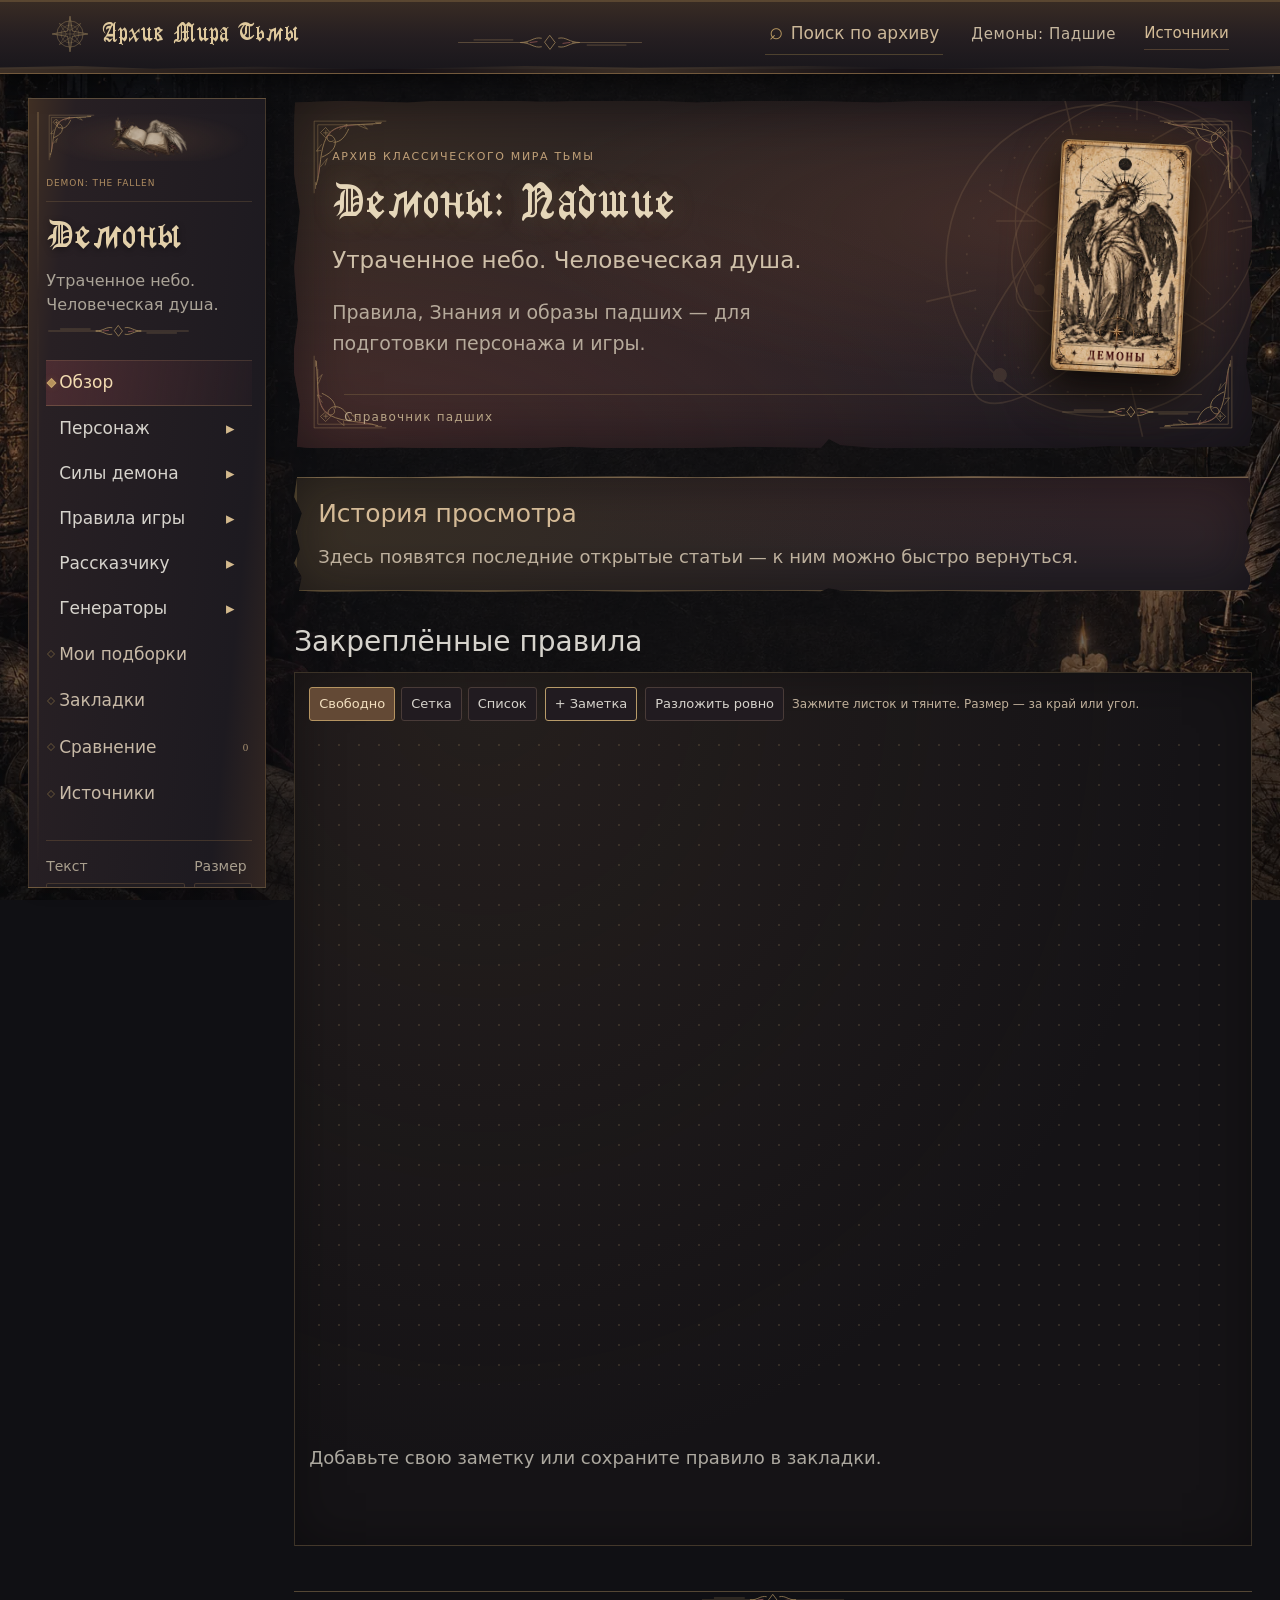
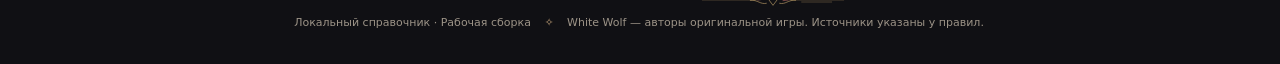
==== commit 5073cca4: "Improve navigation, notes board, history and character generators" ====
--- a/demon.html
+++ b/demon.html
@@ -1,9 +1,9 @@
-<!doctype html>
-<html lang="ru"><head><meta charset="utf-8"><meta name="viewport" content="width=device-width,initial-scale=1"><meta name="theme-color" content="#101014"><title>Демоны: Падшие — справочник</title><link rel="icon" href="assets/sigil.svg"><link rel="stylesheet" href="demon.css?v=reader-031"><script src="demon-data.js?v=demon-020" defer></script><script src="purchase-reference.js?v=costs-001" defer></script><script src="reader-state.js?v=reader-004" defer></script><script src="property-groups.js?v=property-002" defer></script><script src="reference-navigation.js?v=navigation-004" defer></script><script src="demon.js?v=reader-031" defer></script></head>
-<body><a class="skip" href="#content">К правилам</a>
-<header class="top"><button type="button" id="menu-toggle" aria-controls="reference-sidebar" aria-expanded="false">Меню</button><a href="index.html" class="portal"><img src="assets/sigil.svg" width="32" height="32" alt="">Архив Мира Тьмы</a><details class="header-search" id="header-search"><summary>Поиск по архиву</summary><form class="search" role="search" id="search-form"><label for="query">Поиск по тексту правил</label><div class="search-line"><span aria-hidden="true">⌕</span><input id="query" type="search" title="Нажмите / для поиска; Escape — очистить" placeholder="Название, условие, стоимость…" autocomplete="off"><button type="button" id="clear-query" aria-label="Очистить поиск">×</button></div><div class="filters"><label hidden>Линейка<select id="line-filter"><option value="demon">Демоны: Падшие</option></select></label><label hidden>Редакция<select id="edition-filter"><option value="dtf-classic">Классическая DtF</option></select></label><label>Источник<select id="book-filter"><option value="">Все подготовленные книги</option><option value="dtf-core-ru">Основная книга</option><option value="dtf-players-ru">Руководство игрока</option></select></label><label>Тип<select id="type-filter"><option value="">Все материалы</option><option value="evocation">Обращения</option><option value="property">Свойства форм</option><option value="form">Формы</option><option value="combat-action">Боевые манёвры</option><option value="injury">Повреждения</option><option value="equipment">Снаряжение</option><option value="condition">Состояния</option><option value="npc">Персонажи Рассказчика</option><option value="adversary">Архетипы противников</option><option value="ritual">Ритуалы</option><option value="thrall-background">Дополнения слуг</option><option value="thrall-gift">Дары смертным</option><option value="earthbound-trait">Особые Дополнения</option><option value="guide">Материалы Рассказчика</option><option value="merit">Достоинства</option><option value="flaw">Недостатки</option><option value="rule">Правила</option><option value="trait">Атрибуты</option><option value="ability">Способности</option><option value="house">Дома</option><option value="background">Деталь биографии</option><option value="archetype">Натуры и Маски</option><option value="innate">Врождённые способности</option><option value="resource">Ресурсы и развитие</option><option value="errata">Исправления</option><option value="clarification">Уточнения</option></select></label></div></form></details><span class="line-label">Демоны: Падшие</span><a href="#sources">Источники</a></header>
-<button id="menu-backdrop" type="button" aria-label="Закрыть меню" tabindex="-1" hidden></button><div class="shell"><aside id="reference-sidebar"><div class="sidebar-plate" aria-hidden="true"><img src="assets/archive-folio.webp" width="660" height="440" alt="" decoding="async"></div><p class="side-kicker">DEMON: THE FALLEN</p><a class="side-title" href="#overview">Демоны</a><p class="side-desc">Утраченное небо.<br>Человеческая душа.</p><nav aria-label="Разделы справочника"><a href="#overview">Обзор</a><a href="#bookmarks">Закладки <span>0</span></a><span class="nav-label">Во время игры</span><a href="#knowledge">Знания <span>5</span></a><a href="#combat">Бой <span></span></a><a href="#equipment">Оружие и броня <span></span></a><a href="#health">Ранения и опасности <span></span></a><a href="#conditions">Состояния и носитель <span></span></a><a href="#resources">Вера и личность <span>6</span></a><a href="#faith">Вера и договоры <span></span></a><a href="#names">Имена и призыв <span></span></a><a href="#innate">Врождённые способности <span>8</span></a><a href="#forms">Апокалиптические формы <span>1</span></a><a href="#actions">Действия <span></span></a><a href="#rules">Правила и уточнения <span>7</span></a><span class="nav-label">Персонаж</span><a href="#creation">Создание персонажа <span></span></a><a href="#attributes">Атрибуты <span></span></a><a href="#abilities">Способности <span></span></a><a href="#backgrounds">Детали биографии <span></span></a><a href="#archetypes">Натуры и Маски <span></span></a><a href="#houses">Дома падших <span></span></a><span class="nav-label">Рассказчику</span><a href="#adversaries">Противники <span></span></a><a href="#storyteller">Рассказчику <span></span></a><span class="nav-label">Материалы</span><a href="#sources">Библиотека <span>10</span></a><a href="#coverage">Карта наполнения</a></nav><div class="reader-settings"><label for="reading-face">Текст<select id="reading-face"><option value="plain">Обычный</option><option value="book">Книжный</option></select></label><label for="reading-size">Размер<select id="reading-size"><option value="16">16</option><option value="18">18</option><option value="20">20</option></select></label></div><div class="side-note"><span class="tiny-sigil">✧</span><p>Классический Мир Тьмы</p><small>Материалы других игр и редакций здесь не смешиваются.</small></div></aside>
-<main id="content" tabindex="-1">
-<section class="intro" id="intro"><p class="eyebrow">СПРАВОЧНИК ПАДШИХ</p><h1>Демоны: Падшие</h1><p class="intro-text">Знания, образы и правила — под рукой, когда история не должна останавливаться.</p><div class="edition-tag">World of Darkness <i>·</i> Demon: The Fallen <i>·</i> Русский</div></section>
-
-<div id="view"></div><p id="announce" class="sr-only" aria-live="polite"></p><footer>Локальный справочник · Рабочая сборка <span>✧</span> White Wolf — авторы оригинальной игры. Источники указаны у правил.</footer></main></div></body></html>
+<!doctype html>
+<html lang="ru"><head><meta charset="utf-8"><meta name="viewport" content="width=device-width,initial-scale=1"><meta name="theme-color" content="#101014"><title>Демоны: Падшие — справочник</title><link rel="icon" href="assets/sigil.svg"><link rel="stylesheet" href="demon.css?v=reader-042"><script src="demon-data.js?v=demon-020" defer></script><script src="purchase-reference.js?v=costs-001" defer></script><script src="reader-state.js?v=reader-007" defer></script><script src="property-groups.js?v=property-002" defer></script><script src="reference-navigation.js?v=navigation-005" defer></script><script src="note-summaries.js?v=summaries-001" defer></script><script src="note-board.js?v=notes-003" defer></script><script src="angel-names.js?v=names-001" defer></script><script src="character-generator.js?v=characters-003" defer></script><script src="character-quiz.js?v=interview-001" defer></script><script src="character-builder.js?v=builder-002" defer></script><script src="character-page.js?v=characters-003" defer></script><script src="demon.js?v=reader-041" defer></script></head>
+<body><a class="skip" href="#content">К правилам</a>
+<header class="top"><button type="button" id="menu-toggle" aria-controls="reference-sidebar" aria-expanded="false">Меню</button><a href="index.html" class="portal"><img src="assets/sigil.svg" width="32" height="32" alt="">Архив Мира Тьмы</a><details class="header-search" id="header-search"><summary>Поиск по архиву</summary><form class="search" role="search" id="search-form"><label for="query">Поиск по тексту правил</label><div class="search-line"><span aria-hidden="true">⌕</span><input id="query" type="search" title="Нажмите / для поиска; Escape — очистить" placeholder="Название, условие, стоимость…" autocomplete="off"><button type="button" id="clear-query" aria-label="Очистить поиск">×</button></div><div class="filters"><label hidden>Линейка<select id="line-filter"><option value="demon">Демоны: Падшие</option></select></label><label hidden>Редакция<select id="edition-filter"><option value="dtf-classic">Классическая DtF</option></select></label><label>Источник<select id="book-filter"><option value="">Все подготовленные книги</option><option value="dtf-core-ru">Основная книга</option><option value="dtf-players-ru">Руководство игрока</option></select></label><label>Тип<select id="type-filter"><option value="">Все материалы</option><option value="evocation">Обращения</option><option value="property">Свойства форм</option><option value="form">Формы</option><option value="combat-action">Боевые манёвры</option><option value="injury">Повреждения</option><option value="equipment">Снаряжение</option><option value="condition">Состояния</option><option value="npc">Персонажи Рассказчика</option><option value="adversary">Архетипы противников</option><option value="ritual">Ритуалы</option><option value="thrall-background">Дополнения слуг</option><option value="thrall-gift">Дары смертным</option><option value="earthbound-trait">Особые Дополнения</option><option value="guide">Материалы Рассказчика</option><option value="merit">Достоинства</option><option value="flaw">Недостатки</option><option value="rule">Правила</option><option value="trait">Атрибуты</option><option value="ability">Способности</option><option value="house">Дома</option><option value="background">Деталь биографии</option><option value="archetype">Натуры и Маски</option><option value="innate">Врождённые способности</option><option value="resource">Ресурсы и развитие</option><option value="errata">Исправления</option><option value="clarification">Уточнения</option></select></label></div></form></details><span class="line-label">Демоны: Падшие</span><a href="#sources">Источники</a></header>
+<button id="menu-backdrop" type="button" aria-label="Закрыть меню" tabindex="-1" hidden></button><div class="shell"><aside id="reference-sidebar"><div class="sidebar-plate" aria-hidden="true"><img src="assets/archive-folio.webp" width="660" height="440" alt="" decoding="async"></div><p class="side-kicker">DEMON: THE FALLEN</p><a class="side-title" href="#overview">Демоны</a><p class="side-desc">Утраченное небо.<br>Человеческая душа.</p><nav aria-label="Разделы справочника"><a href="#overview">Обзор</a><a href="#bookmarks">Закладки <span>0</span></a><span class="nav-label">Во время игры</span><a href="#knowledge">Знания <span>5</span></a><a href="#combat">Бой <span></span></a><a href="#equipment">Оружие и броня <span></span></a><a href="#health">Ранения и опасности <span></span></a><a href="#conditions">Состояния и носитель <span></span></a><a href="#resources">Вера и личность <span>6</span></a><a href="#faith">Вера и договоры <span></span></a><a href="#names">Имена и призыв <span></span></a><a href="#innate">Врождённые способности <span>8</span></a><a href="#forms">Апокалиптические формы <span>1</span></a><a href="#actions">Действия <span></span></a><a href="#rules">Правила и уточнения <span>7</span></a><span class="nav-label">Персонаж</span><a href="#creation">Создание персонажа <span></span></a><a href="#attributes">Атрибуты <span></span></a><a href="#abilities">Способности <span></span></a><a href="#backgrounds">Детали биографии <span></span></a><a href="#archetypes">Натуры и Маски <span></span></a><a href="#houses">Дома падших <span></span></a><span class="nav-label">Рассказчику</span><a href="#adversaries">Противники <span></span></a><a href="#storyteller">Рассказчику <span></span></a><span class="nav-label">Материалы</span><a href="#sources">Библиотека <span>10</span></a><a href="#coverage">Карта наполнения</a></nav><div class="reader-settings"><label for="reading-face">Текст<select id="reading-face"><option value="plain">Обычный</option><option value="book">Книжный</option></select></label><label for="reading-size">Размер<select id="reading-size"><option value="16">16</option><option value="18">18</option><option value="20">20</option></select></label></div><div class="side-note"><span class="tiny-sigil">✧</span><p>Классический Мир Тьмы</p><small>Материалы других игр и редакций здесь не смешиваются.</small></div></aside>
+<main id="content" tabindex="-1">
+<section class="intro" id="intro"><p class="eyebrow">СПРАВОЧНИК ПАДШИХ</p><h1>Демоны: Падшие</h1><p class="intro-text">Знания, образы и правила — под рукой, когда история не должна останавливаться.</p><div class="edition-tag">World of Darkness <i>·</i> Demon: The Fallen <i>·</i> Русский</div></section>
+
+<div id="view"></div><p id="announce" class="sr-only" aria-live="polite"></p><footer>Локальный справочник · Рабочая сборка <span>✧</span> White Wolf — авторы оригинальной игры. Источники указаны у правил.</footer></main></div></body></html>
--- a/demon.css
+++ b/demon.css
@@ -1,462 +1,726 @@
-@font-face{font-family:Alice;src:url('assets/alice.ttf')}@font-face{font-family:PortalGothic;src:url('assets/portal-gothic-web.woff') format('woff')}@font-face{font-family:Brahms;src:url('assets/brahms-gotisch-cyr.otf') format('opentype');font-display:swap}
-:root{color-scheme:dark;--bg:#101014;--surface:#18171b;--text:#e0d8c9;--muted:#aaa195;--gold:#bd9e6c;--line:#393036;--wine:#642a32}*{box-sizing:border-box}html{scroll-behavior:smooth;scroll-padding-top:95px}body{margin:0;background:radial-gradient(ellipse at 95% 0,#27192388,transparent 50%),var(--bg);color:var(--text);font:18px/1.7 Georgia,"Times New Roman",serif}button,input,select{font:inherit}a{color:inherit;text-underline-offset:4px}a:hover{color:#efc990}button{cursor:pointer}button,a,input,select,summary{outline-offset:5px}:focus-visible{outline:2px solid #d4b07a}button{border:1px solid var(--line);background:#211b20;color:var(--text);border-radius:3px;padding:5px 12px}button:hover{border-color:var(--gold)}.top{height:69px;display:flex;align-items:center;gap:28px;padding:0 4vw;border-bottom:1px solid var(--line);background:#111115f5;position:sticky;top:0;z-index:5;font-size:15px}.portal{display:flex;align-items:center;gap:12px;text-decoration:none;color:#d5bd96}.line-label{margin-left:auto;color:var(--muted)}.shell{max-width:1440px;margin:auto;display:grid;grid-template-columns:250px minmax(0,1fr);gap:55px;padding:34px 4vw 0}aside{position:sticky;top:99px;align-self:start;max-height:calc(100vh - 120px);overflow:auto;padding-right:18px}.side-kicker,.eyebrow{font-size:11px;letter-spacing:.2em;color:var(--gold)}.side-title{font:40px PortalGothic,Georgia,serif;text-decoration:none;color:#d9c9a8}.side-desc{font-size:14px;color:var(--muted);line-height:1.6;margin:12px 0 26px}nav{display:flex;flex-direction:column;gap:4px}nav a{font-size:16px;text-decoration:none;padding:10px 11px;border-left:2px solid transparent;display:flex;align-items:center;gap:8px;line-height:1.4}nav a span{margin-left:auto;font:11px Georgia;color:var(--muted)}nav a[aria-current=page]{border-color:#a65351;background:linear-gradient(90deg,#65273030,transparent);color:#ead8b8}.side-note{border-top:1px solid var(--line);margin-top:32px;padding:18px 10px;color:var(--muted);font-size:14px}.side-note p{margin:4px 0}.side-note small{line-height:1.5;display:block}.tiny-sigil{color:var(--gold);font-size:26px}main{min-width:0;max-width:920px}.crumbs{font-size:12px;color:var(--muted);display:flex;gap:9px;flex-wrap:wrap;margin:0 0 28px}.crumbs a{text-decoration:none}.intro{padding:0 0 28px;border-bottom:1px solid var(--line)}h1{font:clamp(36px,4vw,58px)/1.2 PortalGothic,Georgia,serif;color:#d9c9a8;margin:12px 0 18px;font-weight:400}h2{font-size:32px;line-height:1.3;font-weight:400;margin:0 0 12px}h3{font-size:22px;line-height:1.4;font-weight:400}.intro-text{font-size:18px;max-width:590px;color:#c8beaf;margin-bottom:18px}.edition-tag{font-size:12px;color:var(--muted);display:flex;gap:10px;flex-wrap:wrap}.edition-tag i{color:var(--gold)}.search{padding:25px 0 26px}.search>label{font-size:14px;color:#cdbb9d}.search-line{display:flex;gap:12px;align-items:center;border-bottom:1px solid #856c56;padding:6px 0 10px;margin-top:4px}.search-line>span{font-size:27px;color:var(--gold)}input{min-width:0;width:100%;border:0;background:transparent;color:var(--text);font-size:19px}input:focus{outline:none}input::placeholder{color:#8f8983}input::-webkit-search-cancel-button{display:none}#clear-query{border:0;background:none;color:var(--muted);font-size:24px}.filters{display:grid;grid-template-columns:1fr 1fr 1.4fr 1fr;gap:12px;margin-top:17px}.filters label{font-size:11px;color:var(--muted);min-width:0}.filters select{display:block;width:100%;font-size:13px;margin-top:5px;border:1px solid var(--line);background:#18161b;color:#c9c0b2;border-radius:2px;padding:7px 5px}.section-head{display:flex;justify-content:space-between;align-items:start;gap:20px;margin:5px 0 22px}.section-head p{color:var(--muted);font-size:15px;margin:6px 0 0}.section-count{white-space:nowrap;font-size:12px;color:var(--gold);padding-top:8px}.overview-grid{display:grid;grid-template-columns:repeat(3,1fr);gap:12px;margin:25px 0}.overview-card{padding:22px 17px;border:1px solid var(--line);background:linear-gradient(130deg,#25202488,#151519);text-decoration:none;display:flex;flex-direction:column;gap:12px;font-size:20px;line-height:1.3}.overview-card small{color:var(--muted);font-size:13px}.overview-card .number{font-size:34px;color:#bd9e6c}.prose{max-width:740px}.prose p{margin:12px 0}.muted{color:var(--muted)}.notice{background:#49252b27;border-left:2px solid #88504b;padding:13px 17px;font-size:14px;color:#cfb7a4;margin:22px 0}.notice a{color:#dbc09c}.lore-banner{border:1px solid var(--line);padding:22px;background:linear-gradient(110deg,#27202566,#131317);margin-bottom:18px}.lore-banner .eyebrow{margin:0 0 7px}.lore-banner h3{margin:0 0 6px}.lore-banner p{font-size:16px;color:var(--muted);margin:8px 0}.toolbar{display:flex;gap:12px;margin:14px 0;font-size:12px}.toolbar button{background:transparent}.entry{border:1px solid var(--line);margin:12px 0;background:#18171bc9;scroll-margin-top:91px}.entry[open]{border-color:#6a5546}.entry>summary{display:flex;align-items:center;gap:16px;padding:18px 21px;cursor:pointer;list-style:none}.entry>summary::-webkit-details-marker{display:none}.entry>summary:after{content:'+';color:var(--gold);margin-left:auto}.entry[open]>summary:after{content:'−'}.entry>summary .rank{font-size:12px;letter-spacing:2px;color:var(--gold);min-width:58px}.entry-title{font-size:20px;line-height:1.35;display:block}.entry-sub{display:block;color:var(--muted);font-size:12px;line-height:1.5;margin-top:5px}.entry-body{padding:0 23px 24px;border-top:1px solid #39303666}.entry-body h4{font-size:17px;font-weight:400;color:#c7a36d;margin:22px 0 9px}.entry-body p{font-size:18px;line-height:1.75;margin:10px 0;max-width:73ch}.entry-body ul{padding-left:23px}.entry-body li{padding:5px 0;font-size:18px}.torment{border-left:2px solid #783d45;padding-left:17px;margin-top:24px}.torment h4{color:#cb9c8e}.citation{font-size:12px;color:var(--muted);padding-top:18px;border-top:1px solid var(--line);margin-top:22px}.citation p{font-size:12px}.entry-tools{display:flex;flex-wrap:wrap;gap:15px;align-items:center;margin:14px 0;font-size:12px}.entry-tools button{font-size:12px;background:transparent}.related{display:flex;flex-wrap:wrap;gap:10px 20px;margin-top:16px;font-size:14px}.table-wrap{max-width:100%;overflow:auto;margin:22px 0}table{border-collapse:collapse;width:100%;font-size:15px}caption{text-align:left;color:var(--gold);padding:8px 0}th,td{padding:10px 13px;border:1px solid var(--line);text-align:left;font-weight:400}th{color:#d9bd8d;background:#292329}td:last-child{width:100px}.table-note{font-size:12px!important;color:var(--muted)}.source-card{border-bottom:1px solid var(--line);padding:20px 0}.source-card h3{margin:0 0 8px}.source-card p{margin:7px 0;font-size:15px}.source-tags{font-size:12px;color:var(--gold)}.coverage-row{padding:16px 0;border-bottom:1px solid var(--line);display:grid;grid-template-columns:1fr 2fr;gap:20px;font-size:16px}.coverage-row span{color:var(--muted);font-size:14px}.empty{padding:40px 0;color:var(--muted)}.search-hit{display:block;border-bottom:1px solid var(--line);padding:18px 0;text-decoration:none}.search-hit strong{font-size:20px;font-weight:400;color:#dfc9a8}.search-hit p{font-size:15px;color:var(--muted);margin:7px 0}.search-hit small{font-size:12px;color:#b39e83}footer{margin-top:45px;border-top:1px solid var(--line);padding:22px 0 32px;font-size:11px;color:#9c9387}footer span{color:var(--gold);padding:0 10px}.sr-only{position:absolute;clip:rect(0,0,0,0);width:1px;height:1px;overflow:hidden}.skip{position:fixed;top:-100px;left:12px;z-index:10;background:#211b20;padding:10px}.skip:focus{top:10px}#content:focus{outline:none}
-@media(max-width:1000px){.shell{gap:27px;grid-template-columns:205px minmax(0,1fr);padding-left:25px;padding-right:25px}.filters{grid-template-columns:1fr 1fr}.overview-grid{grid-template-columns:1fr}.overview-card{flex-direction:row;align-items:center}.overview-card small{margin-left:auto;max-width:140px}}@media(max-width:700px){.top{height:58px;padding:0 18px;gap:12px;font-size:12px}.portal img{width:25px;height:25px}.line-label{display:none}.top>a:last-child{margin-left:auto}.shell{display:block;padding:18px}aside{position:static;max-height:none;overflow:visible;padding:0;margin-bottom:22px}.side-kicker,.side-title,.side-desc,.side-note{display:none}nav{flex-direction:row;overflow:auto;border-bottom:1px solid var(--line);gap:7px;padding-bottom:8px}nav a{white-space:nowrap;padding:7px 10px;font-size:13px;border-left:0;border-bottom:2px solid transparent}nav a[aria-current=page]{border-color:#a65351}nav a span{display:none}.crumbs{font-size:11px;margin-bottom:23px}.intro{padding-bottom:18px}h1{font-size:38px}h2{font-size:27px}.intro-text{font-size:16px}.search{padding:19px 0}.entry>summary{padding:16px 13px;gap:7px}.entry>summary .rank{min-width:47px;font-size:10px}.entry-title{font-size:18px}.entry-body{padding:0 15px 20px}.entry-body p,.entry-body li{font-size:17px}.section-head{gap:8px}.section-count{font-size:11px}.coverage-row{grid-template-columns:1fr;gap:5px}.filters select{font-size:12px}.overview-card{padding:17px 13px;font-size:18px}.edition-tag{font-size:11px}.torment{padding-left:12px}.notice{padding:12px}.source-card h3{font-size:20px}}@media(prefers-reduced-motion:reduce){html{scroll-behavior:auto}}
-
-/* Reader minimum: warm ink surfaces and a quiet page texture. */
-:root{--bg:#111113;--surface:#211c1b;--text:#e8dfcf;--muted:#b5a99b;--gold:#c6a574;--line:#49393a;--wine:#71363e}
-body{background:radial-gradient(ellipse at 94% 4%,#44232d45,transparent 43%),radial-gradient(ellipse at 5% 80%,#43332228,transparent 55%),var(--bg)}
-.nav-label{display:block;font-size:10px;letter-spacing:.14em;text-transform:uppercase;color:#b29b7e;padding:18px 12px 4px}
-.entry{background:linear-gradient(115deg,#2a231fbe,#1b191bd9);border-color:#49393a;box-shadow:0 3px 18px #00000018}
-.entry[open]{border-color:#8b6a50;background:linear-gradient(115deg,#2b241fe8,#1b191bf2)}
-.entry>summary{background:linear-gradient(90deg,#71363e12,transparent 65%)}
-.entry-body{border-top-color:#6b51454d;background:repeating-linear-gradient(0deg,#d9bd8d02 0px,#d9bd8d02 1px,transparent 1px,transparent 5px)}
-.entry-body h4{color:#d0b184;letter-spacing:.02em}.entry-body p{color:#e8dfcf}
-.lore-banner{background:linear-gradient(115deg,#30251f99,#20191b);border-color:#584137;border-left:2px solid #885348}
-.lore-banner>a{display:inline-block;margin:8px 20px 0 0;font-size:14px}
-.overview-card{background:linear-gradient(125deg,#30271f99,#1c191b);border-color:#4c3938}
-.overview-card:hover{border-color:#a58360;background:linear-gradient(125deg,#392b2299,#261c20)}
-.bookmark-toggle[aria-pressed=true]{color:#ead3a5;border-color:#9b7754;background:#443125}
-.recent-block{border-left:2px solid #89524b;padding:1px 18px 15px;margin:22px 0;background:#3b28231f}.recent-block h3{font-size:16px;margin-bottom:5px}.recent-block .related{margin-top:4px}
-th{background:#302620;color:#ead3aa}td:last-child{width:auto}tbody tr:nth-child(even){background:#b5935d06}
-table[data-columns="4"],table[data-columns="5"],table[data-columns="6"],table[data-columns="7"]{min-width:620px}
-.table-wrap:focus-within{outline:1px solid #9b7754;outline-offset:3px}
-@media(max-width:700px){.nav-label{display:none}.top .portal{min-width:0}.top .portal img{flex-shrink:0}.related{gap:9px 15px}.entry-body h4{font-size:17px}.entry>summary .rank{min-width:36px}}
-
-/* Reader 005: contextual navigation and shared catalog */
-[hidden]{display:none!important}.subnav{padding-left:14px;border-left:1px solid #665044;margin:5px 0 16px}.subnav a{font-size:15px} .catalog-tools{display:flex;flex-wrap:wrap;gap:8px;margin:18px 0}.catalog-tools input,.catalog-tools select{background:#242024;color:#eee0ca;border:1px solid #75645c;padding:10px;border-radius:4px;font:inherit;min-width:0}.catalog-tools input{flex:1 1 220px}.catalog-tools select{max-width:240px}.catalog-layout{display:grid;grid-template-columns:minmax(240px,34%) minmax(0,1fr);gap:20px;align-items:start}.catalog-list{max-height:72vh;overflow:auto;scrollbar-width:thin}.catalog-row{display:block;width:100%;text-align:left;padding:14px;margin:0 0 5px;background:#211e22;border:1px solid #494047;color:#eee0ca;cursor:pointer;font:inherit}.catalog-row small{display:block;margin-top:5px;color:#c1b2a1}.catalog-row[aria-pressed=true]{border-color:#b28b65;background:#3a2930}.catalog-detail{min-width:0}.catalog-detail .entry{margin-top:10px}.property-detail{padding:24px;background:#242024;border:1px solid #75645c;border-radius:6px;line-height:1.7}.property-detail>a{display:block;margin-top:14px}.pick{margin:8px 8px 12px 0}.comparison-grid{display:grid;grid-template-columns:repeat(auto-fit,minmax(300px,1fr));gap:18px}.comparison-grid:has(>div:nth-child(4)){grid-template-columns:1fr}.house-sigil{font-size:40px;color:#b28b65}.catalog-list h3{padding:10px 0;font-family:Georgia,serif;font-size:18px}.catalog-status{color:#c1b2a1}.overview-card h3{margin:0}.overview-card p{font-size:16px}button:focus-visible,a:focus-visible,input:focus-visible,select:focus-visible{outline:2px solid #d5b583;outline-offset:3px}@media(max-width:900px){.catalog-layout{grid-template-columns:1fr}.catalog-list{max-height:35vh}.comparison-grid{grid-template-columns:1fr}.catalog-tools select{max-width:100%}.property-detail{padding:16px}}
-
-.collection-picker{margin:12px 0;padding:10px;border:1px solid #75645c;border-radius:4px}.collection-picker summary{cursor:pointer}.collection-picker label{display:block;margin:8px 0}.collection-picker input[type=checkbox]{margin-right:10px}.collection-picker form{display:flex;flex-wrap:wrap;gap:8px}.collection-picker input:not([type=checkbox]){min-width:0;max-width:100%;background:#242024;color:#eee0ca;border:1px solid #75645c;padding:8px;font:inherit}
-
-.task-tabs{display:flex;flex-wrap:wrap;gap:8px;margin:18px 0 24px}.task-tabs a{padding:8px 12px;border:1px solid #75645c;text-decoration:none;border-radius:4px}.task-tabs a[aria-current=page]{background:#3a2930;border-color:#b28b65}.task-next{display:flex;justify-content:space-between;gap:20px;margin:28px 0}.collection-picker input[type=checkbox]{width:auto}
-
-/* Reader 008: Houses, readable articles and a compact mobile menu. */
-#menu-toggle,.catalog-back{display:none}.article-outline{display:flex;flex-direction:column;align-items:flex-start;gap:6px;padding:16px 0 20px;border-bottom:1px solid var(--line)}.article-outline button{border:0;background:none;padding:3px 0;text-align:left;color:#d5bd96;font-size:15px}.entry-body section:focus{outline:1px solid #b28b65;outline-offset:6px}.house-grid{grid-template-columns:repeat(2,minmax(0,1fr))}.house-card{position:relative;display:block;min-height:200px;padding:26px;border-top:2px solid #89524b}.house-card h3{margin:12px 0;font-size:27px}.house-number{font-size:13px;letter-spacing:.2em;color:#c6a574}.house-open{display:block;font-size:14px;color:#c6a574;margin-top:20px}.house-hero{padding:24px 28px;border:1px solid #765847;background:radial-gradient(ellipse at right top,#63313c55,transparent 70%),linear-gradient(120deg,#30251f,#19171b);margin-bottom:18px}.house-hero>a{font-size:14px}.house-hero h2{font:38px/1.25 PortalGothic,Georgia,serif;margin-bottom:8px}.house-lore-grid{grid-template-columns:repeat(3,minmax(0,1fr));align-items:start}.house-lore{border-top:2px solid #80524a;padding:18px 12px;background:#28202066;min-width:0}.house-lore-title{font-size:20px;color:#e0c69f}.lore-steps{list-style:none;padding:0;margin:18px 0 0}.lore-steps li{display:flex;align-items:baseline;gap:10px;margin:12px 0;font-size:16px;line-height:1.5}.lore-steps li>span{color:#b28b65;font-size:12px}.house-forms{margin-bottom:30px}.entry-title,.catalog-row strong,.house-lore a{overflow-wrap:anywhere}.table-wrap{max-width:100%}.entry-body{min-width:0}
-@media(max-width:1100px){.house-lore-grid{grid-template-columns:1fr}.house-grid{grid-template-columns:1fr}}
-@media(max-width:900px){.catalog-back{display:inline-block;margin-bottom:12px}.catalog-detail{scroll-margin-top:85px}.catalog-list{max-height:45vh}.house-card{display:block}.house-hero{padding:20px}}
-@media(max-width:700px){#menu-toggle{display:block;font-size:14px;min-height:40px}.top{gap:10px}.top .portal{font-size:12px}.top .portal img{display:none}aside{display:none}.menu-open aside{display:block;position:fixed;top:58px;left:0;bottom:0;width:min(88vw,340px);z-index:9;overflow:auto;padding:20px;background:#1d191c;border-right:1px solid #8b6a50;box-shadow:20px 0 70px #000a}.menu-open aside nav{display:flex;flex-direction:column;overflow:visible;border:0;gap:3px}.menu-open aside nav a{white-space:normal;font-size:16px;min-height:44px}.menu-open aside .subnav{margin:0 0 12px;padding-left:12px}.menu-open aside nav a span{display:inline}.shell{padding-top:18px}.task-tabs{gap:6px}.task-tabs a{font-size:15px}.house-hero h2{font-size:32px}.overview-card{flex-direction:column;align-items:flex-start}.section-head{flex-wrap:wrap}.catalog-tools select{width:100%}}
-
-.reference-query{padding:12px;border:1px solid #75645c;background:#242024;border-radius:4px;margin:8px 0;max-width:100%}.organizer-transfer{display:flex;flex-wrap:wrap;align-items:center;gap:20px;margin:20px 0;padding:16px;border:1px solid var(--line)}.import-label{display:block;font-size:15px}.import-label input{font-size:14px;max-width:300px;display:block;margin-top:8px}.delete-collection{margin-bottom:24px;color:#edb6ae}.filters{grid-template-columns:1fr 1fr}.catalog-list:focus-visible{outline:2px solid #d5b583}.entry-tools{flex-wrap:wrap}.entry-tools .collection-picker{flex:1 1 100%}.catalog-row{min-height:44px}.property-detail p{max-width:75ch} @media(max-width:700px){.organizer-transfer{display:block}.import-label{margin-top:15px}.task-next{flex-direction:column}.comparison-grid{grid-template-columns:minmax(0,1fr)}}
-
-.filter-toggle{display:none}.crumbs{margin-bottom:14px}.search{padding:14px 0 20px}.catalog-row{padding:11px 13px}.catalog-row strong{font-size:17px}.catalog-row small{font-size:13px;line-height:1.5}@media(max-width:700px){.filter-toggle{display:block}.catalog-tools[data-filters-open=false] select{display:none}.catalog-tools input{flex-basis:100%}.catalog-tools{gap:8px;margin:12px 0}.search{padding:10px 0 16px}.search>label{font-size:12px}.search-line{padding-bottom:6px}.search-line input{font-size:16px}.section-head{margin-bottom:12px}.catalog-status{font-size:14px;margin:12px 0}.catalog-list{max-height:42vh}}
-
-#menu-backdrop{position:fixed;inset:58px 0 0;z-index:8;background:#0009;border:0;border-radius:0;padding:0}.menu-open{overflow:hidden}.catalog-detail{scroll-margin-top:90px}.house-card:before{content:"";position:absolute;inset:9px;border:1px solid #b28b6517;pointer-events:none}.house-card{background:radial-gradient(ellipse at top right,#71363e25,transparent 70%),linear-gradient(125deg,#30271f99,#1c191b)}.house-hero{position:relative;border-left:3px solid #a47d58}.house-hero:after{content:"✧";position:absolute;right:28px;top:28px;color:#c6a57425;font-size:68px;pointer-events:none}.entry-body p,.property-detail p{line-height:1.75}.catalog-detail .citation{font-size:13px}@media(prefers-reduced-motion:reduce){*{scroll-behavior:auto!important}}
-
-/* Reader 011: one visual hierarchy from landing to rule. */
-.demon-welcome{position:relative;display:grid;grid-template-columns:minmax(0,1fr) 155px;gap:30px;align-items:center;overflow:hidden;padding:32px;border:1px solid #80634e;background:radial-gradient(ellipse at 90% 0,#76404b32,transparent 65%),linear-gradient(115deg,#2c241e,#19171b);box-shadow:inset 0 0 50px #0c0a0c55}.demon-welcome:before{content:"";position:absolute;inset:8px;border:1px solid #b28b6526;pointer-events:none}.demon-welcome h1{font-size:clamp(34px,3.6vw,52px);margin:12px 0}.welcome-text{position:relative;z-index:1}.welcome-lead{color:#d8c3a6;font-size:20px;margin:10px 0}.welcome-caption{font-size:16px;color:var(--muted);max-width:48ch}.welcome-card{display:block;width:155px;height:auto;border:1px solid #ae8c5a;border-radius:7px;opacity:.83;box-shadow:0 12px 30px #0009;transform:rotate(3deg)}.welcome-links{display:flex;flex-wrap:wrap;gap:14px;align-items:center;margin-top:23px;font-size:16px}.primary-link{padding:9px 15px;border:1px solid #9c7a55;background:#63313c55;text-decoration:none}.quick-reference{display:flex;flex-wrap:wrap;gap:10px 22px;padding:17px 4px;border-bottom:1px solid var(--line);font-size:15px}.portal-sections,.hub-grid{grid-template-columns:repeat(2,minmax(0,1fr))}.section-card{position:relative;display:block!important;padding:23px 25px;min-width:0;border-left:2px solid #835847}.section-card h3{font:28px/1.25 PortalGothic,Georgia,serif;margin:9px 0 12px}.section-card p{color:var(--muted);font-size:16px;line-height:1.6;margin:0 0 18px}.section-index{font-size:12px;letter-spacing:.2em;color:#b99465}.section-open{font-size:14px;color:#cdb18a}.reading-note{padding:20px 24px;border-top:1px solid #8b6a5066;border-bottom:1px solid #8b6a5066;background:linear-gradient(100deg,#37251e55,transparent);margin:28px 0}.reading-note h3{margin:0 0 12px;color:#d4ba96}.reading-note p{font-size:16px;max-width:70ch}.reading-actions{display:flex;align-items:start;flex-wrap:wrap;gap:12px;padding:14px 0;font-size:13px}.reading-actions>.bookmark-toggle{font-size:13px}.secondary-tools{flex:1;min-width:170px}.secondary-tools>summary{cursor:pointer;color:#cbb594;padding:6px 0}.secondary-tools[open]{flex-basis:100%;border-bottom:1px solid var(--line);padding-bottom:12px}.secondary-tools .entry-tools{margin:12px 0}.secondary-tools .collection-picker{margin:10px 0}.entry-body{background:linear-gradient(115deg,#352b211a,transparent),repeating-linear-gradient(0deg,#d9bd8d02 0,#d9bd8d02 1px,transparent 1px,transparent 5px)}.entry-body h4{border-bottom:1px solid #8b6a502c;padding-bottom:7px}.property-detail{background:linear-gradient(120deg,#30261fe0,#211d20);border-top:2px solid #9c7854}.table-wrap{border-radius:3px}.source-card h3{color:#d6bf9c}.search-hit:hover{background:#5a36321c}.house-grid .house-card{transition:border-color .15s,background-color .15s}.house-grid .house-card:hover{border-top-color:#d3b284}
-@media(max-width:900px){.demon-welcome{grid-template-columns:minmax(0,1fr) 115px;gap:18px;padding:25px}.welcome-card{width:115px}.portal-sections,.hub-grid{grid-template-columns:1fr}}
-@media(max-width:520px){.demon-welcome{display:block;padding:25px 20px}.welcome-card{display:none}.demon-welcome h1{font-size:35px}.welcome-lead{font-size:18px}.welcome-caption{font-size:15px}.demon-welcome .eyebrow{font-size:9px;letter-spacing:.12em}.welcome-links{font-size:15px}.section-card{padding:20px}.section-card h3{font-size:26px}.quick-reference{gap:12px 18px;font-size:14px}.reading-note{padding:18px}.reading-actions{gap:8px}.secondary-tools{min-width:140px}}
-@media(prefers-reduced-motion:reduce){.house-grid .house-card{transition:none}}
-
-.entry-context{margin:0 0 18px}.context-back{font-size:14px;margin:16px 0}.property-detail>button{font-size:14px;margin-right:8px}.property-detail .context-back{color:#cbb594}
-
-/* Reader 013 — dark archive: restrained brass ornament and ink surfaces. */
-:root{--bg:#0d0e12;--surface:#19191d;--text:#e4ded2;--muted:#b8afa1;--gold:#c0a078;--line:#493b38;--wine:#713e46}
-body{background:radial-gradient(ellipse at 0 0,#42232a45,transparent 43rem),radial-gradient(ellipse at 100% 30%,#252c3936,transparent 55rem),#0d0e12;background-attachment:fixed}
-.top{background:#101114f5;border-bottom-color:#8b6b483d;box-shadow:0 4px 25px #0003}
-aside{border-right:1px solid #8a6d4530}.side-title{color:#dfcba6}.side-kicker{color:#ad9275}.side-desc{color:#aaa397}
-nav a{border-radius:0 3px 3px 0}nav a:hover{background:#a8804e0c}nav a.active,nav a[aria-current=page]{background:linear-gradient(90deg,#6e354047,transparent);border-left-color:#ba966b;color:#f0dfc4}
-.search-line{background:#15151a;border:1px solid #715a454d;border-bottom-color:#a1825888;padding:7px 12px;border-radius:2px}.search-line:focus-within{border-color:#bc986b;box-shadow:0 0 0 2px #bc986b12}.search-line input{background:transparent}.search label{color:var(--muted)}
-.demon-welcome{padding:42px;background:radial-gradient(ellipse at 80% 20%,#733d4830,transparent 65%),linear-gradient(115deg,#22201e,#15151b);border-color:#80644b99;box-shadow:0 18px 55px #0003,inset 0 0 80px #08080b66}
-.demon-welcome:before{inset:10px;border-color:#b4986b29;clip-path:polygon(0 0,26% 0,26% 1%,74% 1%,74% 0,100% 0,100% 100%,74% 100%,74% 99%,26% 99%,26% 100%,0 100%)}
-.demon-welcome:after{content:'';position:absolute;right:-55px;top:-75px;width:350px;height:350px;background:url('assets/archive-orbit.svg') center/contain no-repeat;opacity:.16;pointer-events:none}.welcome-card{position:relative;z-index:1;opacity:.92;box-shadow:0 16px 40px #000b,0 0 50px #a7734e0c}.welcome-caption{color:#bfb4a5}.welcome-links .primary-link{background:#552d354d;border-color:#a08159}.welcome-links .primary-link:hover{background:#6c39424d}
-.quick-reference{border-bottom:0;padding-bottom:26px;background:url('assets/archive-divider.svg') center bottom/280px 14px no-repeat}
-.portal-sections{gap:18px}.portal-sections .section-card{min-height:210px;padding-right:78px;background:linear-gradient(125deg,#28211f,#18181d);border:1px solid #65503e75;border-left:2px solid #8b5254;box-shadow:0 9px 20px #0002}.portal-sections .section-card:after{content:'';position:absolute;right:18px;top:20px;width:52px;height:52px;background:url('assets/archive-orbit.svg') center/contain no-repeat;opacity:.48;pointer-events:none}.portal-sections .section-card:nth-child(2):after{transform:rotate(45deg)}.portal-sections .section-card:nth-child(3):after{transform:rotate(90deg)}.portal-sections .section-card:nth-child(4):after{transform:rotate(135deg)}
-.section-card:hover,.house-card:hover{border-color:#b49368;background-color:#2b2223}.section-open,.house-open{color:#d1b28b}.section-card h3{color:#e3d2b3}.hub-grid .section-card{background:linear-gradient(115deg,#272020,#18181d);border-color:#59453b;border-left-color:#885058}.hub-grid .section-card p{color:#beb3a5}
-.house-card{background:radial-gradient(ellipse at top right,#69333d2b,transparent 75%),linear-gradient(125deg,#26231f,#18181d);border-color:#6d524180;border-top-color:#8c5559}.house-card:before{border-color:#b28b6525}.house-card h3{color:#e5cfaa}.house-card:after{content:'';position:absolute;right:22px;top:22px;width:30px;height:30px;border-top:1px solid #af8b6055;border-right:1px solid #af8b6055;pointer-events:none}
-.house-hero{overflow:hidden;padding:30px;background:radial-gradient(ellipse at 90% 10%,#61333f48,transparent 70%),#1b1a1e;border-color:#8d6b4d88}.house-hero:after{content:'';width:170px;height:170px;right:-25px;top:-36px;background:url('assets/archive-orbit.svg') center/contain no-repeat;opacity:.2}.house-hero>*{position:relative;z-index:1}.house-hero h2{color:#ead5ae}.house-lore{background:linear-gradient(135deg,#29221f88,#17171c);border-top-color:#9d7558}.lore-steps li{padding-bottom:9px;border-bottom:1px solid #9c7b4f16}
-.catalog-row{background:#19191e;border-color:#50413b80;border-radius:2px}.catalog-row:hover{background:#252124;border-color:#967458}.catalog-row[aria-pressed=true]{background:linear-gradient(100deg,#50303a99,#292127);border-color:#b28b65;box-shadow:inset 3px 0 #b28b65}.catalog-row small{color:#bfb3a4}.catalog-tools input,.catalog-tools select,.reference-query{background:#19191f;border-color:#79604c88}.catalog-list{scrollbar-color:#665147 #15151a}
-.entry{background:#1d1c20;border-color:#69503f88;border-radius:3px;box-shadow:0 8px 20px #0002}.entry>summary{background:linear-gradient(105deg,#30241f80,#201c2260)}.entry[open]>summary{border-bottom:1px solid #96734f40}.entry-body{background:linear-gradient(110deg,#29221d33,transparent 60%),#1b1b20}.entry-body p{color:#e5dfd3}.entry-body h4{color:#d5b68e}.entry-body section{scroll-margin-top:100px}.entry-body .note,.notice{border-left-color:#9e6264}.property-detail{background:linear-gradient(115deg,#29231f,#1b1b20);border-color:#806047;border-top-color:#b79469}.property-detail h3{color:#e8d3b1}.citation{color:#b9a997}
-.reading-note{position:relative;background:linear-gradient(105deg,#38262a55,#1a191d);border-color:#81634655;border-left:2px solid #835054}.reading-note h3{font-family:Georgia,serif;font-size:20px}.reading-note:after{content:'';position:absolute;right:12px;bottom:12px;width:18px;height:18px;border-right:1px solid #a3825355;border-bottom:1px solid #a3825355;pointer-events:none}
-th{background:#322722;color:#e3ceaa}tbody tr:nth-child(even){background:#b5935d08}td{border-color:#6b554333}.table-wrap{border:1px solid #74583d55}.task-tabs a{background:#1d1b20;border-color:#74583d77}.task-tabs a:hover{background:#49303966}
-@media(max-width:900px){.demon-welcome{padding:28px}}
-@media(max-width:520px){.demon-welcome{padding:26px 20px}.demon-welcome:after{width:230px;height:230px;opacity:.1}.portal-sections .section-card{min-height:0;padding:20px 60px 20px 20px}.portal-sections .section-card:after{right:14px;width:34px;height:34px}.house-hero{padding:22px 20px}.house-hero:after{opacity:.12}.house-card{padding:22px}.entry-body p{font-size:17px}.reading-note{padding:18px}}
-
-/* Reader 014 — illustrated archive and worn paper surfaces. */
-body{background-image:linear-gradient(90deg,#0d0e1280,#0d0e12bd 26%,#0d0e12bc 76%,#0d0e1266),url('assets/archive-candles.webp');background-size:cover;background-position:center top;background-attachment:fixed;background-color:#101014}
-aside{background:linear-gradient(90deg,#101114a8,#101114de);padding:12px 18px 18px;border:1px solid #96734830;border-top:0;box-shadow:0 12px 35px #0002}.shell{gap:38px}.top{background:#0f1014f5}
-.demon-welcome{background-image:radial-gradient(ellipse at 82% 20%,#743f3e40,transparent 65%),linear-gradient(115deg,#302822,#19181e);background-size:240px 240px,auto,auto;border-color:#a0835a99;box-shadow:0 12px 45px #0006,inset 0 0 65px #08080980}.demon-welcome:before{border-color:#bf9b6560}.welcome-card{box-shadow:0 14px 35px #000b,0 0 35px #b9804320}
-.portal-sections .section-card,.hub-grid .section-card,.house-card{background-image:radial-gradient(ellipse at 100% 0,#713a3938,transparent 75%),linear-gradient(125deg,#302820,#1d1b20);background-size:240px 240px,auto,auto;box-shadow:0 8px 24px #0004,inset 0 0 30px #08070930;border-color:#96764f88;border-left-color:#9a5e5c}
-.section-card:before{content:'';position:absolute;inset:7px;border:1px solid #b1935f25;pointer-events:none;clip-path:polygon(0 0,22% 0,22% 1%,78% 1%,78% 0,100% 0,100% 100%,78% 100%,78% 99%,22% 99%,22% 100%,0 100%)}
-.house-hero{background-image:linear-gradient(110deg,#332921,#251c23);border-top:2px solid #b08a59;box-shadow:inset 0 0 60px #0a080a70,0 10px 35px #0004}.house-card:before{border-color:#bd996538}.house-lore{background-image:linear-gradient(130deg,#302720,#1c1b20);box-shadow:inset 0 0 30px #0002}
-.entry{border:1px solid #8a6b4980;box-shadow:0 7px 25px #0005}.entry>summary{background-image:linear-gradient(105deg,#3b2d23,#282025);border-radius:2px 2px 0 0}.entry-body{background-image:linear-gradient(#1e1c20e8,#1e1c20e8),url('assets/archive-paper.svg');background-size:auto,240px 240px;border-left:3px solid #a2834e24;box-shadow:inset 12px 0 22px #0002}.entry-body h4{border-bottom-color:#a3845550;padding-bottom:10px}.entry-body p{color:#e8e1d5}
-.property-detail{background-image:linear-gradient(110deg,#29221fef,#1e1c20f5),url('assets/archive-paper.svg');border:1px solid #9d7a5080;border-top:2px solid #b79765;box-shadow:0 10px 30px #0004,inset 4px 0 #aa85552b}
-.catalog-row{background-image:linear-gradient(110deg,#24201e,#1d1b20);background-size:240px 240px,auto;border-color:#7b60484f}.catalog-row[aria-pressed=true]{background-image:linear-gradient(100deg,#53313a,#302529);border-color:#c19b68}.catalog-row:hover{border-color:#b79566}.catalog-tools input,.catalog-tools select,.reference-query{background:#1b191ef5}.section-head,.crumbs{ text-shadow:0 2px 5px #000 }
-.reading-note{background-image:linear-gradient(105deg,#352a23,#1e1c21);border:1px solid #8c6c4580;border-left:2px solid #9a6360;box-shadow:0 10px 25px #0004}.archive-notes{min-height:165px;padding-right:235px;display:flow-root}.archive-folio{position:absolute;right:12px;top:50%;transform:translateY(-50%);width:205px;height:auto;opacity:.82;pointer-events:none}.archive-notes .related{position:relative}.archive-notes:after{border-color:#b2915e77}
-th{background-image:url('assets/archive-paper.svg');background-color:#382b22}.table-wrap{background:#1a191df5;border-color:#91704c88}.quick-reference{background-color:#131216b8;padding-left:12px;padding-right:12px}.catalog-status{color:#d0c2ae;text-shadow:0 1px 4px #000}
-@media(min-width:1600px){body{background-size:100% auto}}
-@media(max-width:900px){.shell{gap:24px}.archive-notes{padding-right:180px}.archive-folio{width:155px}}
-@media(max-width:700px){body{background-image:linear-gradient(#101014b8,#101014ed),url('assets/archive-candles.webp');background-attachment:scroll;background-size:auto,auto 950px;background-repeat:repeat,no-repeat;background-position:center top}.menu-open aside{background:#1b181cfb}.shell{gap:0}.archive-notes{padding-right:20px}.archive-folio{position:static;transform:none;float:right;width:115px;margin:0 0 10px 12px;opacity:.7}.archive-notes .related{clear:both}.entry-body{border-left-width:2px}.house-hero{box-shadow:inset 0 0 40px #0004}}
-
-/* Reader 015: loose manuscript leaves, illustrated Houses, restrained stains. */
-.archive-sketch{display:block;background-image:url('assets/archive-house-sketches.webp');background-size:300% 300%;background-repeat:no-repeat;aspect-ratio:1;pointer-events:none;filter:sepia(.15) saturate(.7);opacity:.87}
-.house-sketch{width:150px;margin:0 auto 12px}.house-hero-sketch{float:right;width:165px;margin:-4px 0 0 20px}.house-hero{display:flow-root;min-height:205px}.section-sketch{float:right;width:85px;margin:0 0 10px 14px}.portal-sections .section-card{padding-right:25px}.portal-sections .section-card:after{display:none}.portal-sections .section-card h3{font-size:29px}.portal-sections .section-card p{clear:both}.house-card h3{font:30px/1.25 PortalGothic,Georgia,serif}.house-card p{font-size:16px;line-height:1.65}.house-card .house-number{display:block;color:#b69b74;border-bottom:1px solid #b4936040;padding-bottom:10px}.house-card .house-open{border-top:1px solid #b4936030;padding-top:12px}.house-grid{gap:25px}
-.demon-welcome,.portal-sections .section-card,.hub-grid .section-card,.house-card,.house-hero,.reading-note{isolation:isolate;position:relative;background:none;border:0;border-radius:0;box-shadow:none;overflow:visible}
-.demon-welcome:before,.portal-sections .section-card:before,.hub-grid .section-card:before,.house-card:before,.house-hero:before,.reading-note:before{content:'';position:absolute;inset:0;z-index:-1;pointer-events:none;border:0;background:radial-gradient(ellipse at 100% 0,#582d2c50,transparent 60%),linear-gradient(115deg,#393025,#272127 80%);box-shadow:inset 0 2px #c5a67580,inset 0 -2px #a4875760,inset 3px 0 #a78a5540,inset -2px 0 #a78a5540,inset 0 0 55px #06050985;clip-path:polygon(.3% 1%,5% .5%,12% 1%,18% 0,26% .8%,35% .2%,42% 1%,50% .3%,61% 1%,71% 0,80% .6%,88% .2%,95% .8%,99.6% .3%,100% 12%,99.5% 23%,100% 39%,99.4% 48%,99.8% 61%,99.2% 76%,100% 89%,99.5% 98.8%,92% 99.3%,85% 98.8%,77% 100%,68% 99.2%,62% 99.7%,57% 98.5%,55.8% 96.8%,55% 99.3%,47% 99%,36% 99.8%,29% 99%,20% 100%,11% 99.2%,3% 99.7%,.5% 99%,.8% 87%,0 75%,.6% 63%,.2% 48%,.8% 32%,0 18%)}
-.demon-welcome:before{background:radial-gradient(ellipse at 86% 10%,#70403d45,transparent 60%),linear-gradient(115deg,#3b3026,#201d23);inset:-2px}.house-card:nth-child(even):before{transform:rotate(.35deg)}.house-card:nth-child(odd):before{transform:rotate(-.3deg)}.house-card:after{width:55px;height:30px;top:10px;right:15px;border:0;background:linear-gradient(140deg,transparent 44%,#bc99694d 45%,#09070880 47%,transparent 49%);opacity:.7}.house-hero:after{opacity:.09}
-.house-card:nth-child(3n):after,.reading-note:after{content:'';display:block;position:absolute;right:15px;bottom:14px;top:auto;width:88px;height:61px;border:0;transform:rotate(-13deg);background:radial-gradient(ellipse at 65% 55%,#52202188 0 13%,#52202128 17%,transparent 24%),radial-gradient(ellipse at 40% 60%,#59252770 0 8%,transparent 15%),radial-gradient(ellipse at 81% 27%,#61262a88 0 3%,transparent 6%),radial-gradient(ellipse at 29% 35%,#61262a80 0 2%,transparent 5%);opacity:.8;pointer-events:none;z-index:-1}
-.portal-sections .section-card:hover:before,.hub-grid .section-card:hover:before,.house-card:hover:before{box-shadow:inset 0 2px #d3b884b0,inset 0 -2px #c3a36f90,inset 3px 0 #c8a26960,inset -2px 0 #c8a26960,inset 0 0 40px #06050955}.house-lore{position:relative;background:linear-gradient(115deg,#302820,#201e22);border-top:1px solid #ac8b5f99;border-bottom:1px dashed #99764b50;padding:22px 16px}.house-lore:after{content:'';position:absolute;right:0;top:0;border-style:solid;border-width:0 13px 13px 0;border-color:transparent #b5975b40 transparent transparent;pointer-events:none}
-.entry{border:0;border-left:1px solid #95764a70;border-right:1px solid #95764a55;border-radius:0;background:#201d21;box-shadow:2px 3px #111014,3px 4px #ad8a5330,0 10px 28px #0005}.entry>summary{position:relative;border-top:1px solid #bb996578;background:linear-gradient(100deg,#3b2f25,#2c2327);border-radius:0;padding-top:19px;padding-bottom:19px}.entry>summary:after{content:'';position:absolute;left:0;right:0;bottom:0;height:3px;background:linear-gradient(100deg,#c2a36b44,transparent 35%,#ba92534d 70%,transparent);pointer-events:none}.entry-body{border-left:0;border-bottom:1px solid #b3966360;padding-bottom:30px}.property-detail{border-radius:0;border-right:1px solid #826742;box-shadow:3px 3px #121115,4px 4px #9d7d4e50,0 12px 28px #0004}.catalog-row{border-radius:0;border-top:0;border-right:0;border-bottom:1px solid #a4865550;border-left:2px solid #8d70403d;box-shadow:inset 0 -3px #09070930;margin-bottom:7px}.catalog-row[aria-pressed=true]{border-left:3px solid #d0ac72;border-bottom-color:#c3a16a;background-image:linear-gradient(100deg,#52313a,#33282a)}.catalog-list{padding:3px 4px 3px 0}.catalog-row:focus-visible{outline-offset:-2px}.house-card:focus-visible,.section-card:focus-visible{outline-offset:5px}.reading-note{padding-top:25px;padding-bottom:25px}.section-head{padding-bottom:14px;background:url('assets/archive-divider.svg') left bottom/180px 9px no-repeat}
-@media(max-width:900px){.house-sketch{width:130px}.house-hero-sketch{width:140px}.house-hero{min-height:185px}}
-@media(max-width:520px){.house-sketch{float:right;width:100px;margin:5px 0 14px 15px}.house-card .house-number{max-width:calc(100% - 115px)}.house-card p{clear:both}.house-card h3{font-size:27px}.house-hero-sketch{width:95px;margin:12px 0 8px 12px}.house-hero{min-height:160px}.house-hero h2{font-size:30px}.section-sketch{width:65px}.portal-sections .section-card{padding-right:20px}.portal-sections .section-card h3{font-size:27px}.entry>summary{padding-top:15px;padding-bottom:15px}}
-
-.demon-welcome,.house-hero{overflow:hidden}
-
-/* Reader 017: bundled Cyrillic book face, OFL-1.1. */
-@font-face{font-family:ArchiveText;src:url('assets/kurale-regular.ttf') format('truetype');font-style:normal;font-weight:400;font-display:swap}
-body{font-family:ArchiveText,Georgia,serif;font-size:19px;line-height:1.8}
-.entry-body,.property-detail,.entry-body p,.property-detail p{font-family:ArchiveText,Georgia,serif;line-height:1.8}
-.catalog-row,.catalog-row strong,.catalog-list h3,.house-lore a,.reading-note h3{font-family:ArchiveText,Georgia,serif}
-.entry-title,.catalog-row strong{font-size:19px;font-weight:400}
-.entry-body h4{font-family:ArchiveText,Georgia,serif;font-size:22px;font-weight:400}.entry-body strong,.property-detail strong{color:#f2dfbc}
-nav a{font-size:17px}.catalog-row small{font-size:14px}.citation,.reading-actions{font-size:14px}
-@media(max-width:520px){body,.entry-body p,.property-detail p{font-size:18px;line-height:1.8}.catalog-row strong{font-size:18px}.entry-body h4{font-size:21px}}
-
-/* Reader 018: quiet paper and navigation like a worn binding. */
-.top{height:74px;background:linear-gradient(180deg,#30251df7 0,#211b1cfb 44%,#17161bfc 100%);border:0;border-bottom:1px solid #b08a555e;box-shadow:0 5px 24px #0007,inset 0 2px #b89a5a26;padding-bottom:5px;isolation:isolate}
-.top:before{content:'';position:absolute;inset:auto 0 0;height:7px;background:linear-gradient(90deg,#aa875645,transparent 30%,#aa875645 50%,transparent 70%,#aa875645);clip-path:polygon(0 20%,6% 0,12% 40%,20% 10%,30% 45%,41% 0,50% 25%,63% 0,74% 35%,86% 0,94% 40%,100% 0,100% 100%,0 100%);pointer-events:none;z-index:-1}
-.top:after{content:'';position:absolute;left:45%;right:45%;height:13px;bottom:1px;background:url('assets/archive-divider.svg') center/180px 12px no-repeat;pointer-events:none;opacity:.6}
-.top .portal{font:23px/1.2 PortalGothic,Georgia,serif;color:#dfc99d;gap:13px}.top .portal img{width:38px;height:38px;opacity:.8}.top .line-label{font-size:15px;letter-spacing:.04em;color:#c6b79f}.top>a:last-child{font-size:15px;text-decoration:none;color:#d4bc97;border-bottom:1px solid #96734a66;padding:3px 0}.top>a:last-child:hover{color:#ffe1ab;border-bottom-color:#c1a06b}
-aside{isolation:isolate;top:104px;max-height:calc(100vh - 125px);border:0;background:linear-gradient(95deg,#30251fe8,#1a171cee 20%,#18161bf5 86%,#34281ff2 100%);padding:22px 19px 24px 22px;box-shadow:inset 2px 0 #b18c4f3d,inset 7px 0 #08070c6b,inset -1px 0 #a3824b6b,8px 0 22px #0005;scrollbar-width:thin;scrollbar-color:#77583b #1b171b}
-aside:before{content:'';position:absolute;left:9px;top:13px;bottom:15px;width:2px;background:linear-gradient(#bb996343,transparent 24%,#b18c4f35 70%,transparent);pointer-events:none}.side-kicker{font-size:10px;letter-spacing:.18em;color:#ae8c61;border-bottom:1px solid #9c7e5140;padding-bottom:12px;margin-top:0}.side-title{display:block;font-size:47px;line-height:1.3;text-shadow:0 2px 7px #0006;color:#e2cfa9}.side-desc{font-size:15px;margin:10px 0 25px;padding-bottom:19px;background:url('assets/archive-divider.svg') left bottom/145px 10px no-repeat}
-nav{gap:1px}nav a{position:relative;border:0;border-radius:0;background:none;padding:10px 7px 10px 16px;min-height:42px;color:#c7b9a6;transition:color .15s;line-height:1.45}nav a:hover{background:linear-gradient(90deg,#97734d12,transparent);color:#f0d8af}nav a:before{content:'';position:absolute;left:2px;top:50%;width:4px;height:4px;border:1px solid #a78a515c;transform:translateY(-50%) rotate(45deg);pointer-events:none}
-nav a.active,nav a[aria-current=page]{border:0;background:linear-gradient(90deg,#743f373d,transparent);color:#f2dbb1;box-shadow:inset 0 -1px #ae8b4b2e}nav a.active:before,nav a[aria-current=page]:before{width:5px;height:5px;background:#b6925c;border-color:#c3a16a;box-shadow:0 0 7px #bc904333}nav a span{color:#a89171}.subnav{border-left:1px solid #93704466;margin-left:4px;padding-left:12px}.subnav a{font-size:15px;padding-top:8px;padding-bottom:8px}.subnav a:before{width:3px;height:3px;opacity:.7}
-.side-note{border:0;margin-top:23px;padding:20px 0 0;text-align:center;background:url('assets/archive-divider.svg') center top/170px 12px no-repeat}.tiny-sigil{display:block;width:48px;height:48px;margin:0 auto 9px;font-size:0;background:url('assets/archive-orbit.svg') center/contain no-repeat;opacity:.65}.side-note p{font-size:14px;color:#c2ae8a}.side-note small{font-size:12px;color:#a99b88;line-height:1.6}
-.demon-welcome:before,.portal-sections .section-card:before,.hub-grid .section-card:before,.house-card:before,.house-hero:before,.reading-note:before{background-size:auto}.entry-body{background:linear-gradient(110deg,#2a252144,transparent 70%),#1e1c20}.property-detail{background:linear-gradient(110deg,#302721,#201d22)}.catalog-row{background-size:auto}.house-lore{background-size:auto}.entry>summary{background-size:auto}.table-wrap th{background-image:none}
-@media(max-width:700px){.top{height:62px;padding:0 18px;gap:12px}.top .portal{font-size:18px;line-height:1.1}.top .line-label{display:none}.top:after{display:none}.top>a:last-child{font-size:13px;margin-left:auto}.top #menu-toggle{background:linear-gradient(120deg,#3d3024,#271e22);border:1px solid #94714888;border-radius:0;min-height:38px;box-shadow:inset 0 0 10px #0003;font-size:14px}.menu-open aside{top:62px;max-height:none;padding:22px 24px;background:linear-gradient(95deg,#34271f,#1b181d 15%,#1b181d 90%,#36291f);border:0;box-shadow:inset 7px 0 #08070c6b,inset -1px 0 #a3824b6b,20px 0 55px #0008}#menu-backdrop{top:62px}.menu-open aside nav a{padding-left:16px}.menu-open aside .subnav{padding-left:12px}.side-title{font-size:43px}.side-note{text-align:left}.tiny-sigil{margin-left:0}}
-@media(prefers-reduced-motion:reduce){nav a{transition:none}}
-
-.sidebar-plate{height:83px;display:flex;justify-content:center;align-items:center;margin:-9px 0 9px;pointer-events:none}.sidebar-plate img{width:126px;height:84px;object-fit:contain;opacity:.76;filter:sepia(.12) saturate(.65)}
-.top:after{left:calc(50% - 125px);right:auto;bottom:10px;width:250px;height:41px;background:url('assets/archive-binding-ornament.svg') center/contain no-repeat;opacity:.72}
-.side-kicker{padding-top:5px}.side-title{padding-bottom:5px}.side-note{background-image:url('assets/archive-binding-ornament.svg');background-size:185px 30px;padding-top:36px}.side-desc{background-image:url('assets/archive-binding-ornament.svg');background-size:175px 28px;padding-bottom:30px}
-@media(max-width:1100px){.top:after{left:calc(50% - 70px);width:140px;opacity:.45}}
-@media(max-width:700px){.top:after{display:block;width:72px;height:15px;left:calc(50% - 36px);bottom:0;opacity:.5}.sidebar-plate{height:72px;margin-bottom:12px}.sidebar-plate img{width:108px;height:72px}.side-desc{background-size:170px 28px}.side-note{background-position:left top}}
-
-/* Reader 019: a cover first, quiet book type and search in the header. */
-
-:root{--text:#d5ccbd;--muted:#b0a598}
-body{font-family:var(--reading-font);font-size:20px;line-height:1.75;color:var(--text)}
-button,input,select,nav a,.catalog-row,.catalog-row strong,.catalog-list h3,.house-lore a,.reading-note h3,.entry-body,.property-detail,.entry-body p,.property-detail p,.entry-body h4{font-family:var(--reading-font)}
-h2,h3,h4,.section-card h3,.house-card h3,.house-hero h2{font-family:var(--reading-font);font-weight:400}
-.side-title,.demon-welcome h1,.top .portal{font-family:PortalGothic,Georgia,serif}
-.entry-body p,.entry-body li,.property-detail p{font-size:20px;line-height:1.75;color:#d5ccbd}.entry-body strong,.property-detail strong{color:#dfd2bc}.entry-body h4{color:#c9b595;font-size:23px}.entry-title,.catalog-row strong{font-size:20px}.catalog-row small,.entry-sub{font-size:15px;color:#b2a699}.entry-body p{max-width:66ch}nav a{font-size:18px}.section-card p{font-size:18px}.section-card h3,.house-card h3{font-size:28px}.house-lore-title{font-size:22px}.lore-steps li{font-size:18px}.side-desc{font-size:16px}.reading-note p{font-size:18px}.catalog-status{font-size:17px}
-.shell{padding-top:26px}.crumbs,#intro{display:none}#view:focus{outline:none}
-.header-search{position:relative;margin-left:auto;z-index:20;font-size:17px}.header-search>summary{cursor:pointer;list-style:none;white-space:nowrap;color:#cbb798;border-bottom:1px solid #a1854d5c;padding:6px 4px}.header-search>summary::-webkit-details-marker{display:none}.header-search>summary:before{content:'⌕';margin-right:8px;color:#b79760;font-size:24px;line-height:1}.header-search[open]>summary{color:#ead3ae}.header-search .search{position:absolute;right:0;top:calc(100% + 15px);width:min(650px,calc(100vw - 36px));max-height:calc(100dvh - 110px);overflow:auto;margin:0;padding:24px;background:linear-gradient(125deg,#302720,#1d1a20);border:1px solid #9c7b526e;box-shadow:0 18px 55px #000b,inset 0 2px #b3925d40}.header-search .search>label{font-size:16px}.header-search .search-line{margin-top:9px}.header-search .filters{display:grid!important;grid-template-columns:1fr 1fr;gap:14px}.header-search .filters label{font-size:14px}.header-search .filters select{font-size:15px;padding:9px}.header-search input{font-size:19px}.top .line-label{margin-left:0}.top:after{left:calc(43% - 95px);width:190px;opacity:.5}
-.demon-welcome{min-height:430px;grid-template-columns:minmax(0,1fr) 185px;gap:36px;padding:55px 43px 80px;margin-top:3px}.demon-welcome:before{background:radial-gradient(ellipse at 78% 20%,#73444230,transparent 65%),linear-gradient(115deg,#322a23,#19171c)}.demon-welcome:after{right:-45px;top:-40px;width:320px;height:320px;opacity:.18}.demon-welcome h1{font-size:clamp(42px,4.2vw,64px);max-width:9em;line-height:1.18}.welcome-lead{font-size:23px;line-height:1.5;color:#cfc0a9}.welcome-caption{font-size:19px;line-height:1.65;color:#b6aa9b;max-width:38ch}.welcome-card{width:185px;transform:rotate(3deg);opacity:.9}.welcome-links{font-size:18px;margin-top:28px}.demon-welcome .eyebrow{font-family:var(--reading-font);font-size:11px;letter-spacing:.15em}.cover-inscription{position:absolute;bottom:20px;left:43px;right:43px;display:flex;align-items:center;justify-content:space-between;gap:12px;border-top:1px solid #a4875145;padding-top:13px;font-size:12px;letter-spacing:.1em;color:#9c8d76}.archive-cover .portal-sections{margin-top:30px}.archive-cover .quick-reference{padding-top:22px;padding-bottom:29px;font-size:17px}
-@media(max-width:1100px){.top:after{display:none}.demon-welcome{grid-template-columns:minmax(0,1fr) 140px;padding:38px 30px 75px;gap:22px;min-height:390px}.welcome-card{width:140px}.cover-inscription{left:30px;right:30px}.demon-welcome h1{font-size:46px}}
-@media(max-width:700px){.header-search{margin-left:auto;position:static;font-size:15px}.header-search>summary{font-size:0;border:0;padding:6px}.header-search>summary:before{font-size:26px;margin:0}.header-search .search{top:62px;left:12px;right:12px;width:auto;padding:18px;max-height:calc(100dvh - 85px)}.top>a:last-child{margin-left:0}.top{gap:10px}.top .portal{font-size:17px}.top .portal img{display:none}.shell{padding-top:22px}.header-search .filters{gap:10px}.header-search .filters select{font-size:14px}}
-@media(max-width:520px){body,.entry-body p,.entry-body li,.property-detail p{font-size:19px;line-height:1.7}.entry-body h4{font-size:22px}.demon-welcome{display:block;padding:30px 24px 65px;min-height:0}.welcome-card{display:block;width:96px;height:auto;float:right;margin:-6px 0 12px 14px}.demon-welcome{display:flex;flex-direction:column;align-items:stretch;gap:16px}.welcome-card{position:absolute;right:19px;top:23px;width:66px;opacity:.52;margin:0;transform:rotate(7deg)}.welcome-text{z-index:1}.demon-welcome h1{font-size:42px;max-width:5.7em;margin-top:28px}.demon-welcome .eyebrow{font-size:10px;max-width:21ch;line-height:1.6}.welcome-lead{font-size:21px;max-width:20ch}.welcome-caption{font-size:18px}.welcome-links{font-size:17px;gap:16px;margin-top:23px}.cover-inscription{left:24px;right:24px;bottom:18px;font-size:10px;letter-spacing:.03em}.section-card h3,.house-card h3{font-size:26px}.catalog-row strong{font-size:19px}.entry-title{font-size:20px}.lore-steps li{font-size:18px}.archive-cover .quick-reference{font-size:16px}}
-
-@font-face{font-family:ArchiveBook;src:url('assets/eb-garamond-book.woff') format('woff');font-weight:400 700;font-style:normal;font-display:swap}
-:root{--reading-font:ArchiveBook,Georgia,serif}
-.section-head h2{font-size:34px}.section-card h3,.house-card h3{font-size:29px}.entry-body p,.property-detail p{letter-spacing:.005em}
-@media(max-width:520px){.section-head h2{font-size:30px}}
-
-/* Reader 020: more room for rules, quieter working pages. */
-:root{--reading-font:system-ui,-apple-system,"Segoe UI",sans-serif;--reading-size:16px;--text:#d6d3cc;--muted:#aca89f}
-.shell{max-width:1720px;grid-template-columns:206px minmax(0,1fr);gap:28px;padding:24px clamp(20px,2.2vw,38px) 0}main{max-width:none;width:100%}
-body{font-size:var(--reading-size);line-height:1.65}.entry-body p,.entry-body li,.property-detail p{font-size:var(--reading-size);line-height:1.75;letter-spacing:0;color:#d6d3cc;max-width:76ch}.entry-body p{margin:14px 0}.entry-body h4{font-size:calc(var(--reading-size) + 3px);font-weight:600;color:#d2bf9f}.entry-title,.catalog-row strong{font-size:var(--reading-size);font-weight:600;line-height:1.45}.entry-body strong,.property-detail strong{color:#e2ddd1;font-weight:650}.entry-sub,.catalog-row small{font-size:13px;line-height:1.5;color:#aaa69c}.entry>summary{padding:15px 20px;background:linear-gradient(100deg,#302923,#242127)}.entry-body{background:#222126}.property-detail{background:#242227}.entry-body,.property-detail{padding-left:26px;padding-right:26px}.entry-body p a{color:#d5bc94}.entry,.property-detail{box-shadow:0 5px 18px #0003}.entry[open]{border-color:#79614670}.table-wrap{background:#222126}td,th{font-size:14px;line-height:1.55;padding:10px 12px}
-body:not(.archive-cover){background-image:linear-gradient(90deg,#101115c2,#101115ef 15%,#101115ef 88%,#101115c2),url('assets/archive-candles.webp')}
-.catalog-layout{grid-template-columns:minmax(220px,28%) minmax(0,1fr);gap:22px}.catalog-list{max-height:74vh}.catalog-row{padding:12px 13px;background:#211f23;border-left-width:2px;border-bottom-color:#7c654232;margin-bottom:3px;box-shadow:none}.catalog-row[aria-pressed=true]{background:#3c2e31;border-bottom-color:#ae8a594d}.catalog-row strong{font-weight:500}.catalog-tools input,.catalog-tools select,.reference-query{font-size:14px;padding:9px 11px}.catalog-status{font-size:13px;color:#aaa69c}.catalog-list h3{font-size:15px;font-weight:600}.section-head h2{font-size:28px;font-weight:500}.section-head p{font-size:14px;line-height:1.6;max-width:76ch}.section-count{font-size:12px}.article-outline button{font-size:14px}.reading-actions{font-size:13px}.reading-actions button,.secondary-tools summary{font-size:13px}
-aside{padding:17px 14px 18px 18px;max-height:calc(100vh - 110px);top:96px;box-shadow:inset 1px 0 #aa874439,inset -1px 0 #a3824b4b,5px 0 18px #0003}.sidebar-plate{display:none}.side-title{font-size:37px;line-height:1.25;padding:0}.side-kicker{font-size:9px;letter-spacing:.1em;padding-bottom:10px;margin-bottom:12px}.side-desc{display:none}.archive-cover .sidebar-plate{display:flex;height:49px;margin:-4px 0 10px}.archive-cover .sidebar-plate img{width:78px;height:52px}.archive-cover .side-desc{display:block;font-size:13px;line-height:1.5;margin:9px 0 16px;padding-bottom:25px;background-size:145px 22px}nav{margin-top:18px}nav a{font-size:14px;padding:9px 4px 9px 13px;line-height:1.45;min-height:37px}.subnav{padding-left:10px}.subnav a{font-size:13px;padding-top:7px;padding-bottom:7px}.side-note{padding-top:27px;margin-top:20px;background-size:145px 24px}.tiny-sigil{width:29px;height:29px;margin-bottom:7px}.side-note p{font-size:11px}.side-note small{display:none}
-.reader-settings{display:grid;grid-template-columns:minmax(0,1fr) 58px;gap:9px;margin-top:23px;padding-top:14px;border-top:1px solid #9572484d}.reader-settings label{font-size:11px;color:#a89e8d}.reader-settings select{width:100%;display:block;min-width:0;margin-top:5px;padding:6px 3px;font-family:system-ui,sans-serif;font-size:12px;background:#211d21;border:1px solid #65503b88;color:#d4c8b6;border-radius:2px}
-.section-card p{font-size:15px;line-height:1.6}.section-card h3,.house-card h3{font-size:25px}.house-card p,.house-lore-title,.lore-steps li{font-size:15px}.house-hero h2{font-size:32px}.house-sketch{width:115px}.house-hero-sketch{width:130px}.house-card{min-height:0}.house-hero{min-height:170px}.welcome-caption{font-size:17px}.welcome-lead{font-size:20px}.welcome-links{font-size:15px}.archive-cover .quick-reference{font-size:14px}.demon-welcome h1{font-family:PortalGothic,Georgia,serif}.side-title,.top .portal{font-family:PortalGothic,Georgia,serif}
-@media(min-width:1800px){.shell{max-width:1780px;grid-template-columns:220px minmax(0,1fr);gap:34px}}
-@media(max-width:1050px) and (min-width:701px){.shell{grid-template-columns:180px minmax(0,1fr);gap:22px;padding-left:20px;padding-right:20px}.catalog-layout{grid-template-columns:1fr}.catalog-list{max-height:35vh}.catalog-tools select{max-width:100%}}
-@media(max-width:700px){.shell{display:block;padding:20px 16px 0}.menu-open aside{padding:19px 22px}.menu-open aside nav a{font-size:16px;min-height:44px}.menu-open aside .subnav a{font-size:14px}.menu-open aside .sidebar-plate{display:none}.catalog-layout{grid-template-columns:1fr}.catalog-list{max-height:36vh}.entry-body,.property-detail{padding-left:18px;padding-right:18px}.entry-body p,.entry-body li,.property-detail p{font-size:var(--reading-size);line-height:1.7}.entry-title,.catalog-row strong{font-size:var(--reading-size)}.section-head h2{font-size:25px}.entry-body h4{font-size:calc(var(--reading-size) + 2px)}.section-card h3,.house-card h3{font-size:23px}.section-card p{font-size:14px}.entry>summary{padding:14px 16px}.reader-settings{grid-template-columns:minmax(0,1fr) 70px}.reader-settings select{font-size:14px;min-height:36px}.house-sketch{width:85px}.house-hero-sketch{width:90px}.house-hero{min-height:150px}.welcome-caption{font-size:16px}.welcome-lead{font-size:19px}.archive-cover .quick-reference{font-size:13px}}
-
-.access-note{font-size:13px;line-height:1.6;margin:5px 0 16px;padding:12px 14px;border-left:2px solid #97825a;background:#8c785412;color:#c9bd9f}.campaign-access{border-left-color:#7e9d85;background:#597b6215;color:#bed0c0}.rating-scale{display:grid;grid-template-columns:68px minmax(0,1fr);gap:0;margin:15px 0}.rating-scale dt,.rating-scale dd{padding:10px 0;border-bottom:1px solid #8a79502b;margin:0;font-size:var(--reading-size);line-height:1.65}.rating-scale dt{font-family:Georgia,serif;color:#b49a6e;letter-spacing:1px;font-size:13px}.reference-tools .reference-query{margin:0;flex:1 1 230px}.reference-tools select{max-width:260px}.special-lore-links{font-size:14px;margin-bottom:20px}.powers-shortcuts{font-size:14px}@media(max-width:700px){.reference-tools select{display:block!important;max-width:100%}.rating-scale{grid-template-columns:60px minmax(0,1fr)}}
-
-/* Reader024: legible navigation and full-width articles in small sections. */
-:root{--reading-size:18px}
-.shell{grid-template-columns:238px minmax(0,1fr)}
-aside nav a{font-size:17px;line-height:1.5;min-height:44px;padding-top:10px;padding-bottom:10px}
-aside .subnav a{font-size:16px;line-height:1.5;padding-top:9px;padding-bottom:9px}
-.reader-settings label{font-size:14px}.reader-settings select{font-size:15px;min-height:38px}
-.archive-cover .side-desc{font-size:16px}.side-note p{font-size:14px}
-.section-card,.portal-sections .section-card,.hub-grid .section-card{padding:28px;min-height:155px}
-.section-card h3,.portal-sections .section-card h3,.house-card h3{font-size:30px;line-height:1.3;margin:0 0 16px}
-.section-card p,.house-card p{font-size:max(18px,var(--reading-size));line-height:1.65;margin:0}
-.portal-sections .section-card p{clear:none;max-width:52ch}
-.section-sketch{width:72px;margin:0 0 12px 24px}
-.section-head h2{font-size:32px}.section-head p{font-size:18px;line-height:1.65}.section-count,.catalog-status{font-size:15px}
-.catalog-tools input,.catalog-tools select,.reference-query{font-size:17px;padding:11px 13px;min-width:0}
-.catalog-row strong,.entry-title{font-size:max(18px,var(--reading-size));line-height:1.5}
-.catalog-row small,.entry-sub{font-size:15px;line-height:1.55}
-.entry-body p,.entry-body li,.property-detail p{max-width:90ch;line-height:1.75}
-.entry-body h4{font-size:calc(var(--reading-size) + 4px);line-height:1.4}
-td,th{font-size:max(16px,calc(var(--reading-size) - 2px));line-height:1.6}
-.reading-actions,.reading-actions button,.secondary-tools summary,.entry-tools,.article-outline button{font-size:16px}
-.citation,.citation p,.table-note,.access-note,.note,.notice{font-size:15px;line-height:1.65}
-.related,.quick-reference,.archive-cover .quick-reference,.powers-shortcuts,.special-lore-links,.form-rule-links,.welcome-links{font-size:17px}
-.reading-note p,.reading-note .related,.house-lore-title,.lore-steps li{font-size:18px}
-.reading-note h3{font-size:25px}.welcome-caption{font-size:19px}.welcome-lead{font-size:23px}
-.catalog-layout-stacked{display:block}
-.catalog-layout-stacked .catalog-list{display:flex;flex-wrap:wrap;gap:10px;max-height:none;overflow:visible;padding:2px 0 18px;border-bottom:1px solid #92724759;margin-bottom:22px}
-.catalog-layout-stacked .catalog-row{flex:1 1 250px;width:auto;min-width:0;margin:0;padding:15px 18px;border:1px solid #80604b70;border-bottom-width:2px}
-.catalog-layout-stacked .catalog-row[aria-pressed=true]{border-color:#b2946a;background:linear-gradient(110deg,#493335,#302629);box-shadow:inset 0 -2px #b2946a66}
-.catalog-layout-stacked .catalog-detail{width:100%;max-width:none}
-.catalog-layout-stacked .entry-body p,.catalog-layout-stacked .entry-body li{max-width:100ch}
-.catalog-layout-stacked .catalog-back{font-size:16px;margin-bottom:6px}
-@media(min-width:1800px){.shell{grid-template-columns:250px minmax(0,1fr)}}
-@media(max-width:1050px) and (min-width:701px){.shell{grid-template-columns:212px minmax(0,1fr);gap:22px}aside nav a{font-size:16px}aside .subnav a{font-size:15px}}
-@media(max-width:700px){
- .shell{display:block}
- .menu-open aside nav a{font-size:18px;line-height:1.5;min-height:47px}.menu-open aside .subnav a{font-size:17px;line-height:1.5}
- .section-card,.portal-sections .section-card,.hub-grid .section-card{padding:23px;min-height:140px}
- .section-card h3,.portal-sections .section-card h3,.house-card h3{font-size:27px}
- .section-card p,.house-card p{font-size:18px}
- .section-sketch{width:54px;margin-left:14px}
- .section-head h2{font-size:28px}.section-head p{font-size:17px}
- .catalog-tools input,.catalog-tools select,.reference-query{font-size:16px}
- .catalog-layout-stacked .catalog-row{flex-basis:100%;padding:13px 15px}
- .entry-sub,.catalog-row small{font-size:14px}.entry-body,.property-detail{padding-left:18px;padding-right:18px}
- .related,.archive-cover .quick-reference,.welcome-links{font-size:16px}
- .welcome-caption{font-size:18px}.welcome-lead{font-size:21px}
- .reader-settings select{font-size:15px}
-}
-
-/* Reader025: the cover is an illuminated archival frontispiece. */
-.demon-welcome{min-height:460px;padding:60px 50px 84px;overflow:hidden;gap:38px}
-.demon-welcome:before{background:radial-gradient(ellipse at 85% 30%,#62344055,transparent 59%),radial-gradient(ellipse at 40% 0,#514a6440,transparent 65%),linear-gradient(115deg,#332b24,#1c191f 72%);box-shadow:inset 0 2px #c2a16c90,inset 0 -2px #997d5055,inset 0 0 85px #08070ba6}
-.welcome-text{position:relative;z-index:2}
-.demon-welcome h1{color:#e5d6b9;text-shadow:0 2px 28px #b39a6036}
-.welcome-seal{position:absolute;right:-55px;top:-45px;width:410px;height:410px;background:url('assets/archive-orbit.svg') center/contain no-repeat;opacity:.18;pointer-events:none;transform:rotate(-13deg);z-index:0}
-.welcome-card{position:relative;z-index:1;filter:drop-shadow(0 14px 18px #0009) drop-shadow(0 0 30px #8a534236);transition:transform .5s ease,filter .5s ease}
-.demon-welcome:hover .welcome-card{transform:translateY(-4px) rotate(1deg);filter:drop-shadow(0 18px 22px #000a) drop-shadow(0 0 35px #98644642)}
-.welcome-corner{position:absolute;width:82px;height:82px;background:url('assets/archive-corner.svg') center/contain no-repeat;opacity:.72;pointer-events:none;z-index:1}
-.welcome-corner-tl{top:15px;left:15px}.welcome-corner-tr{top:15px;right:15px;transform:rotate(90deg)}
-.welcome-corner-br{bottom:15px;right:15px;transform:rotate(180deg)}.welcome-corner-bl{bottom:15px;left:15px;transform:rotate(270deg)}
-.cover-inscription{left:50px;right:50px;z-index:2;color:#b8a486}
-.portal-sections .section-card:after{content:'';display:block;position:absolute;top:auto;bottom:13px;right:13px;width:33px;height:33px;background:url('assets/archive-corner.svg') center/contain no-repeat;opacity:.5;transform:rotate(180deg);pointer-events:none}
-.archive-cover .quick-reference{border-bottom:1px solid #9f805a40;margin-bottom:18px}
-.property-origins{margin-top:24px;padding-top:16px;border-top:1px solid #8d74554f}
-.property-origins>summary{cursor:pointer;color:#cbb897;font-size:17px;line-height:1.5}
-.property-origins ul{padding-left:22px;margin:16px 0 0}
-.property-origins li{margin:12px 0;font-size:17px;line-height:1.6}
-.property-origins small{display:block;color:var(--muted);font-size:14px;margin-top:3px}
-@media(max-width:1100px){.demon-welcome{min-height:410px;padding:45px 35px 80px;gap:24px}.welcome-corner{width:65px;height:65px}.cover-inscription{left:35px;right:35px}.welcome-seal{width:330px;height:330px;right:-95px;top:10px}}
-@media(max-width:700px){.demon-welcome{display:block;min-height:0;padding:35px 27px 76px}.welcome-card{position:absolute;right:22px;top:28px;width:74px;height:auto;opacity:.6}.welcome-corner{width:43px;height:43px;opacity:.5}.welcome-corner-tl,.welcome-corner-tr{top:10px}.welcome-corner-bl,.welcome-corner-br{bottom:10px}.welcome-corner-tl,.welcome-corner-bl{left:10px}.welcome-corner-tr,.welcome-corner-br{right:10px}.cover-inscription{left:27px;right:27px}.welcome-seal{width:250px;height:250px;right:-98px;top:0;opacity:.14}.property-origins>summary,.property-origins li{font-size:16px}}
-@media(prefers-reduced-motion:reduce){.welcome-card{transition:none}.demon-welcome:hover .welcome-card{transform:rotate(3deg)}}
-
-/* Reader026: topic-first organization and explicit rule context. */
-.reference-controls{display:flex;flex-wrap:wrap;align-items:flex-end;gap:13px;margin:22px 0 16px}
-.reference-field{display:flex;flex-direction:column;gap:7px;flex:1 1 220px;min-width:0;font-size:15px;color:var(--muted)}
-.reference-field:first-child{flex-grow:1.4}.reference-field input,.reference-field select{width:100%;min-width:0;min-height:45px;padding:10px 12px;font-family:var(--reading-font);font-size:17px;line-height:1.4;background:#211e23;border:1px solid #7a60485e;color:var(--text);border-radius:2px}
-.reference-reset{min-height:45px;font-size:16px;padding:10px 16px}
-.reference-advanced{margin:0 0 20px;border-bottom:1px solid #8b70513d;padding-bottom:12px}
-.reference-advanced>summary{cursor:pointer;font-size:15px;color:#bba88d;line-height:1.6}.reference-advanced .reference-controls{margin:16px 0 4px}
-.topic-shortcuts{display:flex;flex-wrap:wrap;gap:9px;margin:20px 0 24px}
-.topic-shortcut{display:flex;align-items:center;gap:14px;padding:12px 15px;min-height:46px;text-align:left;font-size:16px;line-height:1.45;background:#262127;border:1px solid #745c454f;border-radius:2px}
-.topic-shortcut small{font-size:13px;color:#aa9980;margin-left:auto}
-.topic-shortcut[aria-pressed=true]{background:linear-gradient(105deg,#493135,#30272b);border-color:#ae8b58;color:#e6d6bb;box-shadow:inset 0 -2px #ad8c5840}
-.catalog-group-title{font-size:18px!important;line-height:1.5;margin:18px 4px 12px;color:#c6ac85;font-weight:500;flex-basis:100%}
-.catalog-list .catalog-group-title:first-child{margin-top:4px}
-.context-badges{display:flex;gap:6px;flex-wrap:wrap;margin:8px 0 3px}
-.context-badge{display:inline-block;max-width:100%;padding:3px 8px;border-left:2px solid #89785f;background:#786b4e12;color:#c5bdaf;font-size:13px;line-height:1.5;letter-spacing:0;font-weight:400;overflow-wrap:anywhere}
-.context-earthbound{border-left-color:#b27b79;background:#693a4529;color:#d5bcb2}.context-thralls{border-left-color:#b39762;background:#91733d1a;color:#d4c09e}
-.context-against{border-left-color:#a58b98;background:#6d516b1a}.context-chronicle{border-left-color:#89a48a;background:#5981641a;color:#c3d1ba}
-.entry>summary .context-badges{margin-top:9px}.entry>summary>span:not(.rank){min-width:0}
-.catalog-row .context-badges{margin-top:7px;margin-bottom:6px}
-.reference-controls button:focus-visible,.topic-shortcut:focus-visible{outline-offset:3px}
-.topic-shortcut:disabled{opacity:.4;cursor:default}
-.catalog-tools select.property-topic{display:block!important;min-width:0;max-width:100%;flex:1 1 240px}
-@media(max-width:700px){.reference-controls{gap:12px;margin-top:18px}.reference-field{flex-basis:100%;font-size:14px}.reference-field input,.reference-field select{font-size:16px}.reference-reset{width:100%}.topic-shortcuts{display:none}.reference-advanced{margin-bottom:16px}.context-badge{font-size:12px}.catalog-group-title{font-size:17px!important}.reference-advanced>summary{font-size:15px}}
-
-/* reader-027: readable trait prices and restrained errata links. */
-.trait-meta{display:block;color:var(--muted,#c1b39d);font-size:1rem;line-height:1.5;margin:.25rem 0}.merits-explanation{max-width:78ch;line-height:1.65;color:var(--muted,#c1b39d)}.correction-links{border-inline-start:2px solid #94744a;padding:1rem 1.2rem;margin:1rem 0}.correction-links .related{margin-bottom:0}
-
-/* reader-027b: compact selection rows; full provenance stays in the article. */
-.catalog-row,.catalog-layout-stacked .catalog-row{padding:8px 12px;min-height:44px;margin-bottom:3px}
-.catalog-row-line{display:flex;align-items:baseline;justify-content:space-between;flex-wrap:wrap;column-gap:12px;row-gap:2px}
-.catalog-row-line strong{min-width:0;overflow-wrap:anywhere;flex:1 1 140px}
-.catalog-row-price{font-size:13px;line-height:1.4;color:#c4b69f;white-space:nowrap}
-.catalog-row .catalog-row-note{font-size:13px;line-height:1.4;margin-top:2px;color:#bdb1a0}
-.catalog-row small{margin-top:2px;font-size:13px;line-height:1.4}
-.catalog-layout-stacked .catalog-list{gap:6px}
-
-/* reader-027c: restrained archive decoration, unchanged compact row height. */
-.catalog-row,.catalog-layout-stacked .catalog-row{position:relative;padding:8px 12px 8px 26px;border:1px solid #92734e42;border-left:2px solid #94744a70;background:linear-gradient(105deg,#3028218c,#211e23 65%);box-shadow:inset 0 1px #c3a5790b,inset 0 -1px #08070a40}
-.catalog-row:before{content:'';position:absolute;left:10px;top:19px;width:4px;height:4px;border:1px solid #a68a5e8c;transform:rotate(45deg);pointer-events:none}
-.catalog-row:hover{border-color:#ae8a586e;background:linear-gradient(105deg,#3a2e268c,#292227 70%)}
-.catalog-row[aria-pressed=true],.catalog-layout-stacked .catalog-row[aria-pressed=true]{border-color:#ba956684;border-left:2px solid #cfad74;background:linear-gradient(105deg,#533239b0,#30252b 72%);box-shadow:inset 0 1px #c6a47a15,inset 3px 0 12px #a16c3e0d}
-.catalog-row[aria-pressed=true]:before{border-color:#d1af76;background:#c8a36a;box-shadow:0 0 7px #c49c5c33}
-.catalog-row[aria-pressed=true] strong{color:#ecddc3}
-.catalog-row-price{color:#cdb58c;font-variant-numeric:tabular-nums}
-.catalog-group-title{display:flex;align-items:center;gap:12px}
-.catalog-group-title:after{content:'';flex:1;height:1px;background:linear-gradient(90deg,#a4845447,transparent);pointer-events:none}
-
-/* reader-028: full-width names index, then the existing split reader. */
-.catalog-layout.catalog-index{display:block}
-.catalog-layout.catalog-index .catalog-list{display:grid;grid-template-columns:repeat(auto-fit,minmax(min(100%,230px),1fr));align-items:start;gap:3px 16px;max-height:none;overflow:visible;padding:16px 12px;background:linear-gradient(110deg,#33291f30,#211d2238);border-top:1px solid #a3845347;border-bottom:1px solid #a3845347;margin:0}
-.catalog-index .catalog-list>h3,.catalog-index .catalog-list>.empty{grid-column:1/-1}
-.catalog-index .catalog-list>h3{margin:14px 0 4px;padding:6px 0;font-size:15px}
-.catalog-layout.catalog-index .catalog-row{width:100%;min-width:0;min-height:40px;flex:none;margin:0;padding:7px 10px 7px 22px;border:0;border-bottom:1px solid #9d7b4530;background:linear-gradient(90deg,#55402a10,transparent);box-shadow:none}
-.catalog-index .catalog-row:before{left:7px;top:17px;width:3px;height:3px;opacity:.6}
-.catalog-index .catalog-row strong{font-size:max(16px,calc(var(--reading-size) - 1px));line-height:1.5;font-weight:400}
-.catalog-index .catalog-row small,.catalog-index .catalog-row-price{display:none}
-.catalog-index .catalog-row:hover{background:#72523a25;border-bottom-color:#b18d5b75}
-.catalog-reader-bar{margin:10px 0 16px}.catalog-index-back{font:inherit;font-size:16px;padding:9px 14px;border:1px solid #9a7a535e;background:#2a2226;color:#d9c5a2;cursor:pointer}.catalog-index-back:hover{background:#463036}.catalog-index-back:focus-visible{outline:2px solid #d5b583;outline-offset:3px}
-@media(max-width:700px){.catalog-layout.catalog-index .catalog-list{grid-template-columns:repeat(auto-fit,minmax(min(100%,180px),1fr));padding:12px 6px;gap:3px 10px}.catalog-layout.catalog-index .catalog-row{min-height:44px;padding-top:9px;padding-bottom:9px}.catalog-index .catalog-row:before{top:19px}}
-
-/* reader-028a: equal name tiles with warm folio frames; no grain or text clipping. */
-.catalog-layout.catalog-index .catalog-list{align-items:stretch;gap:10px 14px;padding:18px 14px;background:linear-gradient(110deg,#493b2e38,#2e262d45);border:1px solid #a3875d50;box-shadow:inset 0 1px #cdb3810c}
-.catalog-layout.catalog-index .catalog-row{display:flex;align-items:center;box-sizing:border-box;block-size:var(--index-cell-height,84px);min-block-size:72px;padding:12px 18px;border:1px solid #b69a6e65;border-left:2px solid #b29567a3;color:#e6dccb;background:linear-gradient(115deg,#514235,#3b3230 58%,#3e3037);box-shadow:inset 0 1px #e0c79412,inset 0 -2px #140d1233,0 2px 5px #0002}
-.catalog-index .catalog-row-line{display:block;width:100%}
-.catalog-index .catalog-row-line strong{display:block;flex:none;width:100%;margin:0;overflow-wrap:anywhere;text-wrap:pretty}
-.catalog-index .catalog-row:before{left:4px;top:4px;bottom:auto;width:9px;height:9px;border:0;border-left:1px solid #d2b582a1;border-top:1px solid #d2b582a1;transform:none;opacity:.75;background:none;box-shadow:none}
-.catalog-index .catalog-row:after{content:'';position:absolute;right:4px;bottom:4px;width:9px;height:9px;border-right:1px solid #c6a97991;border-bottom:1px solid #c6a97991;pointer-events:none;opacity:.7}
-.catalog-layout.catalog-index .catalog-row:hover{border-color:#d0b17aaa;background:linear-gradient(115deg,#65503c,#4b3937 65%,#52383f);box-shadow:inset 0 1px #e6ca8c20,0 2px 7px #0003}
-.catalog-index .catalog-row:focus-visible{outline:2px solid #e1bf83;outline-offset:2px}
-@media(max-width:700px){.catalog-layout.catalog-index .catalog-list{gap:8px 10px;padding:14px 9px}.catalog-layout.catalog-index .catalog-row{padding:12px 15px}}
-
-/* reader-029: source-grounded form prices and high-Torment accents. */
-.property-price{display:block;flex:0 0 auto;max-width:90px;font-size:14px;line-height:1.4;text-align:right;color:#d8bd87;font-variant-numeric:tabular-nums}
-.property-catalog.catalog-index .catalog-row-line{display:flex;align-items:center;justify-content:space-between;gap:10px;flex-wrap:nowrap}
-.property-catalog.catalog-index .catalog-row-line strong{width:auto;flex:1 1 0;min-width:0}
-.property-catalog .catalog-row.property-high,.property-catalog.catalog-index .catalog-row.property-high{border-left-color:#b96e6b;background:linear-gradient(110deg,#663b3c,#3d2c32 80%);border-color:#a3636269}
-.property-catalog .catalog-row.property-high strong,.property-catalog .catalog-row.property-high .property-price{color:#efd0c4}
-.property-catalog .catalog-row.property-high:hover{background:linear-gradient(110deg,#784143,#4b3038 80%);border-color:#c48278}
-.property-detail.property-high,.property-entry.property-high>summary{border-color:#ac6a647a;background:linear-gradient(110deg,#4d2e32,#292329)}
-.property-cost-note{padding:12px 15px;margin:10px 0 18px;border-left:2px solid #b19563;background:#4b3a252d;line-height:1.6}.property-cost-note p{margin:8px 0!important}.property-cost-note strong{color:#dbc18d}.property-legend{margin:10px 0 18px;color:#c6baa4;font-size:15px;line-height:1.6}.property-legend p{max-width:85ch;margin:8px 0}.property-legend a{font-size:15px}
-
-/* reader030: merit prices in the names index and a source-linked cost reference. */
-.merit-catalog.catalog-index .catalog-row-line{display:flex;align-items:center;justify-content:space-between;gap:10px;flex-wrap:nowrap}
-.merit-catalog.catalog-index .catalog-row-line strong{width:auto;flex:1 1 0;min-width:0}
-.merit-catalog.catalog-index .catalog-row-price{display:block;flex:0 0 auto;font-size:14px;line-height:1.4;color:#d9bd8a;white-space:nowrap}
-.cost-tabs{display:flex;flex-wrap:wrap;gap:9px;margin:18px 0 22px}.cost-tabs a{padding:10px 16px;border:1px solid #987a5260;background:#30272a;color:#d9ccb5;text-decoration:none;font-size:17px}.cost-tabs a[aria-current=page]{background:linear-gradient(110deg,#54383a,#392c30);border-color:#c2a174;color:#efdfbf}
-.cost-intro{margin-bottom:20px}.cost-intro h3{margin:0 0 10px}.cost-intro p{max-width:85ch}.cost-table{min-width:850px;width:100%;table-layout:fixed}.cost-table th,.cost-table td{font-size:16px;line-height:1.6;padding:13px 14px;vertical-align:top}.cost-table thead th{font-size:16px;color:#ead8b7;background:#3a302b}.cost-table thead th:nth-child(1){width:20%}.cost-table thead th:nth-child(2){width:21%}.cost-table thead th:nth-child(3){width:22%}.cost-table thead th:nth-child(4){width:37%}.cost-table tbody th{font-weight:500;color:#e3d3b7;text-align:left;background:#332a2640}.cost-table tbody tr:nth-child(even) td{background:#4c3b2d12}.cost-table td p{font-size:16px;line-height:1.6;margin:0 0 9px}.cost-table .cost-unconfirmed th,.cost-table .cost-unconfirmed td{background:#68452b28}.cost-table .cost-unknown{color:#e2bd8a}.cost-rule-links summary{font-size:14px;color:#bca47d;cursor:pointer}.cost-rule-links a{display:block;font-size:14px;line-height:1.6;margin:7px 0}.cost-notes{margin:18px 0;color:#c3b8a7}.cost-notes p{font-size:16px;line-height:1.65;max-width:90ch}.cost-examples{margin:22px 0;border-block:1px solid #92724b65;padding:14px 0}.cost-examples>summary{font-size:18px;color:#d8bc8c;cursor:pointer}.cost-examples section{margin:17px 0}.cost-examples h3{font-size:18px}.cost-examples p{font-size:17px;line-height:1.65;max-width:85ch}
-
-.cost-table th,.cost-table td,.cost-table td p{font-size:max(16px,calc(var(--reading-size) - 1px))}
-
-/* Reader 031: marginal ornaments and dark folio surfaces. */
-:root {
-  --folio-rule: #b394626b;
-  --folio-gold: #dbc19a;
-  --folio-ink: #e4dacb;
-  --folio-sheet: linear-gradient(115deg, #302822, #242025 72%);
-}
-
-.top {
-  background: linear-gradient(180deg, #392c24, #251e21 51%, #18161b);
-  border-bottom-color: #9e7a4e94;
-  box-shadow: inset 0 2px #c39a5c3d, inset 0 -4px #140f14, 0 7px 22px #0008;
-}
-
-.top:after {
-  background-image: url('assets/folio-divider.svg');
-  opacity: .76;
-}
-
-#reference-sidebar {
-  border-block: 1px solid var(--folio-rule);
-  background: linear-gradient(96deg, #413024, #282024 15%, #1d1a20 82%, #342722);
-}
-
-.sidebar-plate {
-  background: url('assets/folio-thorn.svg') left top / 51px 51px no-repeat,
-    radial-gradient(ellipse at 50% 58%, #ae764428, transparent 69%);
-}
-
-.side-desc, .side-note {
-  background-image: url('assets/folio-divider.svg');
-}
-
-#reference-sidebar nav a[aria-current=page] {
-  background: linear-gradient(100deg, #6b383e85, #6b383e12);
-  box-shadow: inset 0 1px #c79c6a30, inset 0 -1px #c79c6a48;
-}
-
-.demon-welcome:before {
-  background: radial-gradient(ellipse at 80% 35%, #94533947, transparent 51%),
-    radial-gradient(ellipse at 4% 100%, #6b313c50, transparent 60%),
-    linear-gradient(112deg, #382c24, #221d23 80%);
-  box-shadow: inset 0 0 65px #08060b9e, inset 0 2px #b99a6688;
-}
-
-.welcome-corner,
-.portal-sections .section-card:after {
-  background-image: url('assets/folio-thorn.svg');
-}
-
-.welcome-card {
-  filter: drop-shadow(0 13px 20px #0009) drop-shadow(0 0 20px #c7834b38);
-}
-
-.cover-inscription {
-  background: url('assets/folio-divider.svg') right center / 142px 16px no-repeat;
-  padding-right: 148px;
-}
-
-.portal-sections .section-card:before, .hub-grid .section-card:before {
-  background: radial-gradient(ellipse at 85% 12%, #73404753, transparent 68%), var(--folio-sheet);
-}
-
-.portal-sections .section-card:hover:before, .hub-grid .section-card:hover:before {
-  background: radial-gradient(ellipse at 85% 12%, #93545370, transparent 70%),
-    linear-gradient(115deg, #48372b, #31252c 75%);
-}
-
-.section-head {
-  position: relative;
-  align-items: start;
-  flex-wrap: wrap;
-  gap: 6px 18px;
-  padding: 18px 18px 22px;
-  border-block: 1px solid var(--folio-rule);
-  background: url('assets/folio-divider.svg') left 16px bottom 5px / 138px 15px no-repeat,
-    linear-gradient(100deg, #48372879, #2b232a93 63%, #211e25);
-}
-
-.section-head h2 { color: var(--folio-gold); }
-.section-head p { color: #c8bdae; }
-.section-count { white-space: normal; }
-
-@media (min-width: 901px) {
-  #view[data-chapter] > .section-head {
-    padding-right: 106px;
-    min-height: 96px;
-  }
-  #view[data-chapter] > .section-head::after {
-    content: '';
-    position: absolute;
-    inset: 11px 17px auto auto;
-    width: 70px;
-    aspect-ratio: 1;
-    background: url('assets/archive-house-sketches.webp') var(--chapter-art, 50% 50%) / 300% 300% no-repeat;
-    opacity: .63;
-    pointer-events: none;
-  }
-  #view[data-chapter="character"] { --chapter-art: 50% 100%; }
-  #view[data-chapter="powers"] { --chapter-art: 0% 0%; }
-  #view[data-chapter="game"] { --chapter-art: 100% 100%; }
-  #view[data-chapter="gm"] { --chapter-art: 0% 100%; }
-}
-
-.entry[open], .property-detail {
-  border-color: var(--folio-rule);
-  box-shadow: 3px 3px #151217, 4px 4px #80674669, 0 12px 24px #0004;
-}
-
-.entry[open] > summary {
-  background: linear-gradient(105deg, #4a392c, #33262c 80%);
-}
-
-.entry-body, .property-detail {
-  background: var(--folio-sheet);
-}
-
-.entry-body p, .entry-body li, .property-detail p { color: var(--folio-ink); }
-.property-detail.property-high { background: linear-gradient(115deg, #4d3034, #292329 75%); }
-.citation { border-top-color: var(--folio-rule); }
-.table-wrap th { background-color: #46372e; color: #edd5ad; }
-.table-wrap tbody tr:nth-child(even) { background: #a88b5e10; }
-
-footer {
-  background: url('assets/folio-divider.svg') center top / 150px 16px no-repeat;
-  border-top-color: var(--folio-rule);
-}
-
-@media (max-width: 700px) {
-  .section-head { padding-inline: 13px; background-position: left 11px bottom 5px, center; }
-  .cover-inscription { background-size: 74px 12px; padding-right: 80px; }
-}
+@font-face{font-family:Alice;src:url('assets/alice.ttf')}@font-face{font-family:PortalGothic;src:url('assets/portal-gothic-web.woff') format('woff')}@font-face{font-family:Brahms;src:url('assets/brahms-gotisch-cyr.otf') format('opentype');font-display:swap}
+:root{color-scheme:dark;--bg:#101014;--surface:#18171b;--text:#e0d8c9;--muted:#aaa195;--gold:#bd9e6c;--line:#393036;--wine:#642a32}*{box-sizing:border-box}html{scroll-behavior:smooth;scroll-padding-top:95px}body{margin:0;background:radial-gradient(ellipse at 95% 0,#27192388,transparent 50%),var(--bg);color:var(--text);font:18px/1.7 Georgia,"Times New Roman",serif}button,input,select{font:inherit}a{color:inherit;text-underline-offset:4px}a:hover{color:#efc990}button{cursor:pointer}button,a,input,select,summary{outline-offset:5px}:focus-visible{outline:2px solid #d4b07a}button{border:1px solid var(--line);background:#211b20;color:var(--text);border-radius:3px;padding:5px 12px}button:hover{border-color:var(--gold)}.top{height:69px;display:flex;align-items:center;gap:28px;padding:0 4vw;border-bottom:1px solid var(--line);background:#111115f5;position:sticky;top:0;z-index:5;font-size:15px}.portal{display:flex;align-items:center;gap:12px;text-decoration:none;color:#d5bd96}.line-label{margin-left:auto;color:var(--muted)}.shell{max-width:1440px;margin:auto;display:grid;grid-template-columns:250px minmax(0,1fr);gap:55px;padding:34px 4vw 0}aside{position:sticky;top:99px;align-self:start;max-height:calc(100vh - 120px);overflow:auto;padding-right:18px}.side-kicker,.eyebrow{font-size:11px;letter-spacing:.2em;color:var(--gold)}.side-title{font:40px PortalGothic,Georgia,serif;text-decoration:none;color:#d9c9a8}.side-desc{font-size:14px;color:var(--muted);line-height:1.6;margin:12px 0 26px}nav{display:flex;flex-direction:column;gap:4px}nav a{font-size:16px;text-decoration:none;padding:10px 11px;border-left:2px solid transparent;display:flex;align-items:center;gap:8px;line-height:1.4}nav a span{margin-left:auto;font:11px Georgia;color:var(--muted)}nav a[aria-current=page]{border-color:#a65351;background:linear-gradient(90deg,#65273030,transparent);color:#ead8b8}.side-note{border-top:1px solid var(--line);margin-top:32px;padding:18px 10px;color:var(--muted);font-size:14px}.side-note p{margin:4px 0}.side-note small{line-height:1.5;display:block}.tiny-sigil{color:var(--gold);font-size:26px}main{min-width:0;max-width:920px}.crumbs{font-size:12px;color:var(--muted);display:flex;gap:9px;flex-wrap:wrap;margin:0 0 28px}.crumbs a{text-decoration:none}.intro{padding:0 0 28px;border-bottom:1px solid var(--line)}h1{font:clamp(36px,4vw,58px)/1.2 PortalGothic,Georgia,serif;color:#d9c9a8;margin:12px 0 18px;font-weight:400}h2{font-size:32px;line-height:1.3;font-weight:400;margin:0 0 12px}h3{font-size:22px;line-height:1.4;font-weight:400}.intro-text{font-size:18px;max-width:590px;color:#c8beaf;margin-bottom:18px}.edition-tag{font-size:12px;color:var(--muted);display:flex;gap:10px;flex-wrap:wrap}.edition-tag i{color:var(--gold)}.search{padding:25px 0 26px}.search>label{font-size:14px;color:#cdbb9d}.search-line{display:flex;gap:12px;align-items:center;border-bottom:1px solid #856c56;padding:6px 0 10px;margin-top:4px}.search-line>span{font-size:27px;color:var(--gold)}input{min-width:0;width:100%;border:0;background:transparent;color:var(--text);font-size:19px}input:focus{outline:none}input::placeholder{color:#8f8983}input::-webkit-search-cancel-button{display:none}#clear-query{border:0;background:none;color:var(--muted);font-size:24px}.filters{display:grid;grid-template-columns:1fr 1fr 1.4fr 1fr;gap:12px;margin-top:17px}.filters label{font-size:11px;color:var(--muted);min-width:0}.filters select{display:block;width:100%;font-size:13px;margin-top:5px;border:1px solid var(--line);background:#18161b;color:#c9c0b2;border-radius:2px;padding:7px 5px}.section-head{display:flex;justify-content:space-between;align-items:start;gap:20px;margin:5px 0 22px}.section-head p{color:var(--muted);font-size:15px;margin:6px 0 0}.section-count{white-space:nowrap;font-size:12px;color:var(--gold);padding-top:8px}.overview-grid{display:grid;grid-template-columns:repeat(3,1fr);gap:12px;margin:25px 0}.overview-card{padding:22px 17px;border:1px solid var(--line);background:linear-gradient(130deg,#25202488,#151519);text-decoration:none;display:flex;flex-direction:column;gap:12px;font-size:20px;line-height:1.3}.overview-card small{color:var(--muted);font-size:13px}.overview-card .number{font-size:34px;color:#bd9e6c}.prose{max-width:740px}.prose p{margin:12px 0}.muted{color:var(--muted)}.notice{background:#49252b27;border-left:2px solid #88504b;padding:13px 17px;font-size:14px;color:#cfb7a4;margin:22px 0}.notice a{color:#dbc09c}.lore-banner{border:1px solid var(--line);padding:22px;background:linear-gradient(110deg,#27202566,#131317);margin-bottom:18px}.lore-banner .eyebrow{margin:0 0 7px}.lore-banner h3{margin:0 0 6px}.lore-banner p{font-size:16px;color:var(--muted);margin:8px 0}.toolbar{display:flex;gap:12px;margin:14px 0;font-size:12px}.toolbar button{background:transparent}.entry{border:1px solid var(--line);margin:12px 0;background:#18171bc9;scroll-margin-top:91px}.entry[open]{border-color:#6a5546}.entry>summary{display:flex;align-items:center;gap:16px;padding:18px 21px;cursor:pointer;list-style:none}.entry>summary::-webkit-details-marker{display:none}.entry>summary:after{content:'+';color:var(--gold);margin-left:auto}.entry[open]>summary:after{content:'−'}.entry>summary .rank{font-size:12px;letter-spacing:2px;color:var(--gold);min-width:58px}.entry-title{font-size:20px;line-height:1.35;display:block}.entry-sub{display:block;color:var(--muted);font-size:12px;line-height:1.5;margin-top:5px}.entry-body{padding:0 23px 24px;border-top:1px solid #39303666}.entry-body h4{font-size:17px;font-weight:400;color:#c7a36d;margin:22px 0 9px}.entry-body p{font-size:18px;line-height:1.75;margin:10px 0;max-width:73ch}.entry-body ul{padding-left:23px}.entry-body li{padding:5px 0;font-size:18px}.torment{border-left:2px solid #783d45;padding-left:17px;margin-top:24px}.torment h4{color:#cb9c8e}.citation{font-size:12px;color:var(--muted);padding-top:18px;border-top:1px solid var(--line);margin-top:22px}.citation p{font-size:12px}.entry-tools{display:flex;flex-wrap:wrap;gap:15px;align-items:center;margin:14px 0;font-size:12px}.entry-tools button{font-size:12px;background:transparent}.related{display:flex;flex-wrap:wrap;gap:10px 20px;margin-top:16px;font-size:14px}.table-wrap{max-width:100%;overflow:auto;margin:22px 0}table{border-collapse:collapse;width:100%;font-size:15px}caption{text-align:left;color:var(--gold);padding:8px 0}th,td{padding:10px 13px;border:1px solid var(--line);text-align:left;font-weight:400}th{color:#d9bd8d;background:#292329}td:last-child{width:100px}.table-note{font-size:12px!important;color:var(--muted)}.source-card{border-bottom:1px solid var(--line);padding:20px 0}.source-card h3{margin:0 0 8px}.source-card p{margin:7px 0;font-size:15px}.source-tags{font-size:12px;color:var(--gold)}.coverage-row{padding:16px 0;border-bottom:1px solid var(--line);display:grid;grid-template-columns:1fr 2fr;gap:20px;font-size:16px}.coverage-row span{color:var(--muted);font-size:14px}.empty{padding:40px 0;color:var(--muted)}.search-hit{display:block;border-bottom:1px solid var(--line);padding:18px 0;text-decoration:none}.search-hit strong{font-size:20px;font-weight:400;color:#dfc9a8}.search-hit p{font-size:15px;color:var(--muted);margin:7px 0}.search-hit small{font-size:12px;color:#b39e83}footer{margin-top:45px;border-top:1px solid var(--line);padding:22px 0 32px;font-size:11px;color:#9c9387}footer span{color:var(--gold);padding:0 10px}.sr-only{position:absolute;clip:rect(0,0,0,0);width:1px;height:1px;overflow:hidden}.skip{position:fixed;top:-100px;left:12px;z-index:10;background:#211b20;padding:10px}.skip:focus{top:10px}#content:focus{outline:none}
+@media(max-width:1000px){.shell{gap:27px;grid-template-columns:205px minmax(0,1fr);padding-left:25px;padding-right:25px}.filters{grid-template-columns:1fr 1fr}.overview-grid{grid-template-columns:1fr}.overview-card{flex-direction:row;align-items:center}.overview-card small{margin-left:auto;max-width:140px}}@media(max-width:700px){.top{height:58px;padding:0 18px;gap:12px;font-size:12px}.portal img{width:25px;height:25px}.line-label{display:none}.top>a:last-child{margin-left:auto}.shell{display:block;padding:18px}aside{position:static;max-height:none;overflow:visible;padding:0;margin-bottom:22px}.side-kicker,.side-title,.side-desc,.side-note{display:none}nav{flex-direction:row;overflow:auto;border-bottom:1px solid var(--line);gap:7px;padding-bottom:8px}nav a{white-space:nowrap;padding:7px 10px;font-size:13px;border-left:0;border-bottom:2px solid transparent}nav a[aria-current=page]{border-color:#a65351}nav a span{display:none}.crumbs{font-size:11px;margin-bottom:23px}.intro{padding-bottom:18px}h1{font-size:38px}h2{font-size:27px}.intro-text{font-size:16px}.search{padding:19px 0}.entry>summary{padding:16px 13px;gap:7px}.entry>summary .rank{min-width:47px;font-size:10px}.entry-title{font-size:18px}.entry-body{padding:0 15px 20px}.entry-body p,.entry-body li{font-size:17px}.section-head{gap:8px}.section-count{font-size:11px}.coverage-row{grid-template-columns:1fr;gap:5px}.filters select{font-size:12px}.overview-card{padding:17px 13px;font-size:18px}.edition-tag{font-size:11px}.torment{padding-left:12px}.notice{padding:12px}.source-card h3{font-size:20px}}@media(prefers-reduced-motion:reduce){html{scroll-behavior:auto}}
+
+/* Reader minimum: warm ink surfaces and a quiet page texture. */
+:root{--bg:#111113;--surface:#211c1b;--text:#e8dfcf;--muted:#b5a99b;--gold:#c6a574;--line:#49393a;--wine:#71363e}
+body{background:radial-gradient(ellipse at 94% 4%,#44232d45,transparent 43%),radial-gradient(ellipse at 5% 80%,#43332228,transparent 55%),var(--bg)}
+.nav-label{display:block;font-size:10px;letter-spacing:.14em;text-transform:uppercase;color:#b29b7e;padding:18px 12px 4px}
+.entry{background:linear-gradient(115deg,#2a231fbe,#1b191bd9);border-color:#49393a;box-shadow:0 3px 18px #00000018}
+.entry[open]{border-color:#8b6a50;background:linear-gradient(115deg,#2b241fe8,#1b191bf2)}
+.entry>summary{background:linear-gradient(90deg,#71363e12,transparent 65%)}
+.entry-body{border-top-color:#6b51454d;background:repeating-linear-gradient(0deg,#d9bd8d02 0px,#d9bd8d02 1px,transparent 1px,transparent 5px)}
+.entry-body h4{color:#d0b184;letter-spacing:.02em}.entry-body p{color:#e8dfcf}
+.lore-banner{background:linear-gradient(115deg,#30251f99,#20191b);border-color:#584137;border-left:2px solid #885348}
+.lore-banner>a{display:inline-block;margin:8px 20px 0 0;font-size:14px}
+.overview-card{background:linear-gradient(125deg,#30271f99,#1c191b);border-color:#4c3938}
+.overview-card:hover{border-color:#a58360;background:linear-gradient(125deg,#392b2299,#261c20)}
+.bookmark-toggle[aria-pressed=true]{color:#ead3a5;border-color:#9b7754;background:#443125}
+.recent-block{border-left:2px solid #89524b;padding:1px 18px 15px;margin:22px 0;background:#3b28231f}.recent-block h3{font-size:16px;margin-bottom:5px}.recent-block .related{margin-top:4px}
+th{background:#302620;color:#ead3aa}td:last-child{width:auto}tbody tr:nth-child(even){background:#b5935d06}
+table[data-columns="4"],table[data-columns="5"],table[data-columns="6"],table[data-columns="7"]{min-width:620px}
+.table-wrap:focus-within{outline:1px solid #9b7754;outline-offset:3px}
+@media(max-width:700px){.nav-label{display:none}.top .portal{min-width:0}.top .portal img{flex-shrink:0}.related{gap:9px 15px}.entry-body h4{font-size:17px}.entry>summary .rank{min-width:36px}}
+
+/* Reader 005: contextual navigation and shared catalog */
+[hidden]{display:none!important}.subnav{padding-left:14px;border-left:1px solid #665044;margin:5px 0 16px}.subnav a{font-size:15px} .catalog-tools{display:flex;flex-wrap:wrap;gap:8px;margin:18px 0}.catalog-tools input,.catalog-tools select{background:#242024;color:#eee0ca;border:1px solid #75645c;padding:10px;border-radius:4px;font:inherit;min-width:0}.catalog-tools input{flex:1 1 220px}.catalog-tools select{max-width:240px}.catalog-layout{display:grid;grid-template-columns:minmax(240px,34%) minmax(0,1fr);gap:20px;align-items:start}.catalog-list{max-height:72vh;overflow:auto;scrollbar-width:thin}.catalog-row{display:block;width:100%;text-align:left;padding:14px;margin:0 0 5px;background:#211e22;border:1px solid #494047;color:#eee0ca;cursor:pointer;font:inherit}.catalog-row small{display:block;margin-top:5px;color:#c1b2a1}.catalog-row[aria-pressed=true]{border-color:#b28b65;background:#3a2930}.catalog-detail{min-width:0}.catalog-detail .entry{margin-top:10px}.property-detail{padding:24px;background:#242024;border:1px solid #75645c;border-radius:6px;line-height:1.7}.property-detail>a{display:block;margin-top:14px}.pick{margin:8px 8px 12px 0}.comparison-grid{display:grid;grid-template-columns:repeat(auto-fit,minmax(300px,1fr));gap:18px}.comparison-grid:has(>div:nth-child(4)){grid-template-columns:1fr}.house-sigil{font-size:40px;color:#b28b65}.catalog-list h3{padding:10px 0;font-family:Georgia,serif;font-size:18px}.catalog-status{color:#c1b2a1}.overview-card h3{margin:0}.overview-card p{font-size:16px}button:focus-visible,a:focus-visible,input:focus-visible,select:focus-visible{outline:2px solid #d5b583;outline-offset:3px}@media(max-width:900px){.catalog-layout{grid-template-columns:1fr}.catalog-list{max-height:35vh}.comparison-grid{grid-template-columns:1fr}.catalog-tools select{max-width:100%}.property-detail{padding:16px}}
+
+.collection-picker{margin:12px 0;padding:10px;border:1px solid #75645c;border-radius:4px}.collection-picker summary{cursor:pointer}.collection-picker label{display:block;margin:8px 0}.collection-picker input[type=checkbox]{margin-right:10px}.collection-picker form{display:flex;flex-wrap:wrap;gap:8px}.collection-picker input:not([type=checkbox]){min-width:0;max-width:100%;background:#242024;color:#eee0ca;border:1px solid #75645c;padding:8px;font:inherit}
+
+.task-tabs{display:flex;flex-wrap:wrap;gap:8px;margin:18px 0 24px}.task-tabs a{padding:8px 12px;border:1px solid #75645c;text-decoration:none;border-radius:4px}.task-tabs a[aria-current=page]{background:#3a2930;border-color:#b28b65}.task-next{display:flex;justify-content:space-between;gap:20px;margin:28px 0}.collection-picker input[type=checkbox]{width:auto}
+
+/* Reader 008: Houses, readable articles and a compact mobile menu. */
+#menu-toggle,.catalog-back{display:none}.article-outline{display:flex;flex-direction:column;align-items:flex-start;gap:6px;padding:16px 0 20px;border-bottom:1px solid var(--line)}.article-outline button{border:0;background:none;padding:3px 0;text-align:left;color:#d5bd96;font-size:15px}.entry-body section:focus{outline:1px solid #b28b65;outline-offset:6px}.house-grid{grid-template-columns:repeat(2,minmax(0,1fr))}.house-card{position:relative;display:block;min-height:200px;padding:26px;border-top:2px solid #89524b}.house-card h3{margin:12px 0;font-size:27px}.house-number{font-size:13px;letter-spacing:.2em;color:#c6a574}.house-open{display:block;font-size:14px;color:#c6a574;margin-top:20px}.house-hero{padding:24px 28px;border:1px solid #765847;background:radial-gradient(ellipse at right top,#63313c55,transparent 70%),linear-gradient(120deg,#30251f,#19171b);margin-bottom:18px}.house-hero>a{font-size:14px}.house-hero h2{font:38px/1.25 PortalGothic,Georgia,serif;margin-bottom:8px}.house-lore-grid{grid-template-columns:repeat(3,minmax(0,1fr));align-items:start}.house-lore{border-top:2px solid #80524a;padding:18px 12px;background:#28202066;min-width:0}.house-lore-title{font-size:20px;color:#e0c69f}.lore-steps{list-style:none;padding:0;margin:18px 0 0}.lore-steps li{display:flex;align-items:baseline;gap:10px;margin:12px 0;font-size:16px;line-height:1.5}.lore-steps li>span{color:#b28b65;font-size:12px}.house-forms{margin-bottom:30px}.entry-title,.catalog-row strong,.house-lore a{overflow-wrap:anywhere}.table-wrap{max-width:100%}.entry-body{min-width:0}
+@media(max-width:1100px){.house-lore-grid{grid-template-columns:1fr}.house-grid{grid-template-columns:1fr}}
+@media(max-width:900px){.catalog-back{display:inline-block;margin-bottom:12px}.catalog-detail{scroll-margin-top:85px}.catalog-list{max-height:45vh}.house-card{display:block}.house-hero{padding:20px}}
+@media(max-width:700px){#menu-toggle{display:block;font-size:14px;min-height:40px}.top{gap:10px}.top .portal{font-size:12px}.top .portal img{display:none}aside{display:none}.menu-open aside{display:block;position:fixed;top:58px;left:0;bottom:0;width:min(88vw,340px);z-index:9;overflow:auto;padding:20px;background:#1d191c;border-right:1px solid #8b6a50;box-shadow:20px 0 70px #000a}.menu-open aside nav{display:flex;flex-direction:column;overflow:visible;border:0;gap:3px}.menu-open aside nav a{white-space:normal;font-size:16px;min-height:44px}.menu-open aside .subnav{margin:0 0 12px;padding-left:12px}.menu-open aside nav a span{display:inline}.shell{padding-top:18px}.task-tabs{gap:6px}.task-tabs a{font-size:15px}.house-hero h2{font-size:32px}.overview-card{flex-direction:column;align-items:flex-start}.section-head{flex-wrap:wrap}.catalog-tools select{width:100%}}
+
+.reference-query{padding:12px;border:1px solid #75645c;background:#242024;border-radius:4px;margin:8px 0;max-width:100%}.organizer-transfer{display:flex;flex-wrap:wrap;align-items:center;gap:20px;margin:20px 0;padding:16px;border:1px solid var(--line)}.import-label{display:block;font-size:15px}.import-label input{font-size:14px;max-width:300px;display:block;margin-top:8px}.delete-collection{margin-bottom:24px;color:#edb6ae}.filters{grid-template-columns:1fr 1fr}.catalog-list:focus-visible{outline:2px solid #d5b583}.entry-tools{flex-wrap:wrap}.entry-tools .collection-picker{flex:1 1 100%}.catalog-row{min-height:44px}.property-detail p{max-width:75ch} @media(max-width:700px){.organizer-transfer{display:block}.import-label{margin-top:15px}.task-next{flex-direction:column}.comparison-grid{grid-template-columns:minmax(0,1fr)}}
+
+.filter-toggle{display:none}.crumbs{margin-bottom:14px}.search{padding:14px 0 20px}.catalog-row{padding:11px 13px}.catalog-row strong{font-size:17px}.catalog-row small{font-size:13px;line-height:1.5}@media(max-width:700px){.filter-toggle{display:block}.catalog-tools[data-filters-open=false] select{display:none}.catalog-tools input{flex-basis:100%}.catalog-tools{gap:8px;margin:12px 0}.search{padding:10px 0 16px}.search>label{font-size:12px}.search-line{padding-bottom:6px}.search-line input{font-size:16px}.section-head{margin-bottom:12px}.catalog-status{font-size:14px;margin:12px 0}.catalog-list{max-height:42vh}}
+
+#menu-backdrop{position:fixed;inset:58px 0 0;z-index:8;background:#0009;border:0;border-radius:0;padding:0}.menu-open{overflow:hidden}.catalog-detail{scroll-margin-top:90px}.house-card:before{content:"";position:absolute;inset:9px;border:1px solid #b28b6517;pointer-events:none}.house-card{background:radial-gradient(ellipse at top right,#71363e25,transparent 70%),linear-gradient(125deg,#30271f99,#1c191b)}.house-hero{position:relative;border-left:3px solid #a47d58}.house-hero:after{content:"✧";position:absolute;right:28px;top:28px;color:#c6a57425;font-size:68px;pointer-events:none}.entry-body p,.property-detail p{line-height:1.75}.catalog-detail .citation{font-size:13px}@media(prefers-reduced-motion:reduce){*{scroll-behavior:auto!important}}
+
+/* Reader 011: one visual hierarchy from landing to rule. */
+.demon-welcome{position:relative;display:grid;grid-template-columns:minmax(0,1fr) 155px;gap:30px;align-items:center;overflow:hidden;padding:32px;border:1px solid #80634e;background:radial-gradient(ellipse at 90% 0,#76404b32,transparent 65%),linear-gradient(115deg,#2c241e,#19171b);box-shadow:inset 0 0 50px #0c0a0c55}.demon-welcome:before{content:"";position:absolute;inset:8px;border:1px solid #b28b6526;pointer-events:none}.demon-welcome h1{font-size:clamp(34px,3.6vw,52px);margin:12px 0}.welcome-text{position:relative;z-index:1}.welcome-lead{color:#d8c3a6;font-size:20px;margin:10px 0}.welcome-caption{font-size:16px;color:var(--muted);max-width:48ch}.welcome-card{display:block;width:155px;height:auto;border:1px solid #ae8c5a;border-radius:7px;opacity:.83;box-shadow:0 12px 30px #0009;transform:rotate(3deg)}.welcome-links{display:flex;flex-wrap:wrap;gap:14px;align-items:center;margin-top:23px;font-size:16px}.primary-link{padding:9px 15px;border:1px solid #9c7a55;background:#63313c55;text-decoration:none}.quick-reference{display:flex;flex-wrap:wrap;gap:10px 22px;padding:17px 4px;border-bottom:1px solid var(--line);font-size:15px}.portal-sections,.hub-grid{grid-template-columns:repeat(2,minmax(0,1fr))}.section-card{position:relative;display:block!important;padding:23px 25px;min-width:0;border-left:2px solid #835847}.section-card h3{font:28px/1.25 PortalGothic,Georgia,serif;margin:9px 0 12px}.section-card p{color:var(--muted);font-size:16px;line-height:1.6;margin:0 0 18px}.section-index{font-size:12px;letter-spacing:.2em;color:#b99465}.section-open{font-size:14px;color:#cdb18a}.reading-note{padding:20px 24px;border-top:1px solid #8b6a5066;border-bottom:1px solid #8b6a5066;background:linear-gradient(100deg,#37251e55,transparent);margin:28px 0}.reading-note h3{margin:0 0 12px;color:#d4ba96}.reading-note p{font-size:16px;max-width:70ch}.reading-actions{display:flex;align-items:start;flex-wrap:wrap;gap:12px;padding:14px 0;font-size:13px}.reading-actions>.bookmark-toggle{font-size:13px}.secondary-tools{flex:1;min-width:170px}.secondary-tools>summary{cursor:pointer;color:#cbb594;padding:6px 0}.secondary-tools[open]{flex-basis:100%;border-bottom:1px solid var(--line);padding-bottom:12px}.secondary-tools .entry-tools{margin:12px 0}.secondary-tools .collection-picker{margin:10px 0}.entry-body{background:linear-gradient(115deg,#352b211a,transparent),repeating-linear-gradient(0deg,#d9bd8d02 0,#d9bd8d02 1px,transparent 1px,transparent 5px)}.entry-body h4{border-bottom:1px solid #8b6a502c;padding-bottom:7px}.property-detail{background:linear-gradient(120deg,#30261fe0,#211d20);border-top:2px solid #9c7854}.table-wrap{border-radius:3px}.source-card h3{color:#d6bf9c}.search-hit:hover{background:#5a36321c}.house-grid .house-card{transition:border-color .15s,background-color .15s}.house-grid .house-card:hover{border-top-color:#d3b284}
+@media(max-width:900px){.demon-welcome{grid-template-columns:minmax(0,1fr) 115px;gap:18px;padding:25px}.welcome-card{width:115px}.portal-sections,.hub-grid{grid-template-columns:1fr}}
+@media(max-width:520px){.demon-welcome{display:block;padding:25px 20px}.welcome-card{display:none}.demon-welcome h1{font-size:35px}.welcome-lead{font-size:18px}.welcome-caption{font-size:15px}.demon-welcome .eyebrow{font-size:9px;letter-spacing:.12em}.welcome-links{font-size:15px}.section-card{padding:20px}.section-card h3{font-size:26px}.quick-reference{gap:12px 18px;font-size:14px}.reading-note{padding:18px}.reading-actions{gap:8px}.secondary-tools{min-width:140px}}
+@media(prefers-reduced-motion:reduce){.house-grid .house-card{transition:none}}
+
+.entry-context{margin:0 0 18px}.context-back{font-size:14px;margin:16px 0}.property-detail>button{font-size:14px;margin-right:8px}.property-detail .context-back{color:#cbb594}
+
+/* Reader 013 — dark archive: restrained brass ornament and ink surfaces. */
+:root{--bg:#0d0e12;--surface:#19191d;--text:#e4ded2;--muted:#b8afa1;--gold:#c0a078;--line:#493b38;--wine:#713e46}
+body{background:radial-gradient(ellipse at 0 0,#42232a45,transparent 43rem),radial-gradient(ellipse at 100% 30%,#252c3936,transparent 55rem),#0d0e12;background-attachment:fixed}
+.top{background:#101114f5;border-bottom-color:#8b6b483d;box-shadow:0 4px 25px #0003}
+aside{border-right:1px solid #8a6d4530}.side-title{color:#dfcba6}.side-kicker{color:#ad9275}.side-desc{color:#aaa397}
+nav a{border-radius:0 3px 3px 0}nav a:hover{background:#a8804e0c}nav a.active,nav a[aria-current=page]{background:linear-gradient(90deg,#6e354047,transparent);border-left-color:#ba966b;color:#f0dfc4}
+.search-line{background:#15151a;border:1px solid #715a454d;border-bottom-color:#a1825888;padding:7px 12px;border-radius:2px}.search-line:focus-within{border-color:#bc986b;box-shadow:0 0 0 2px #bc986b12}.search-line input{background:transparent}.search label{color:var(--muted)}
+.demon-welcome{padding:42px;background:radial-gradient(ellipse at 80% 20%,#733d4830,transparent 65%),linear-gradient(115deg,#22201e,#15151b);border-color:#80644b99;box-shadow:0 18px 55px #0003,inset 0 0 80px #08080b66}
+.demon-welcome:before{inset:10px;border-color:#b4986b29;clip-path:polygon(0 0,26% 0,26% 1%,74% 1%,74% 0,100% 0,100% 100%,74% 100%,74% 99%,26% 99%,26% 100%,0 100%)}
+.demon-welcome:after{content:'';position:absolute;right:-55px;top:-75px;width:350px;height:350px;background:url('assets/archive-orbit.svg') center/contain no-repeat;opacity:.16;pointer-events:none}.welcome-card{position:relative;z-index:1;opacity:.92;box-shadow:0 16px 40px #000b,0 0 50px #a7734e0c}.welcome-caption{color:#bfb4a5}.welcome-links .primary-link{background:#552d354d;border-color:#a08159}.welcome-links .primary-link:hover{background:#6c39424d}
+.quick-reference{border-bottom:0;padding-bottom:26px;background:url('assets/archive-divider.svg') center bottom/280px 14px no-repeat}
+.portal-sections{gap:18px}.portal-sections .section-card{min-height:210px;padding-right:78px;background:linear-gradient(125deg,#28211f,#18181d);border:1px solid #65503e75;border-left:2px solid #8b5254;box-shadow:0 9px 20px #0002}.portal-sections .section-card:after{content:'';position:absolute;right:18px;top:20px;width:52px;height:52px;background:url('assets/archive-orbit.svg') center/contain no-repeat;opacity:.48;pointer-events:none}.portal-sections .section-card:nth-child(2):after{transform:rotate(45deg)}.portal-sections .section-card:nth-child(3):after{transform:rotate(90deg)}.portal-sections .section-card:nth-child(4):after{transform:rotate(135deg)}
+.section-card:hover,.house-card:hover{border-color:#b49368;background-color:#2b2223}.section-open,.house-open{color:#d1b28b}.section-card h3{color:#e3d2b3}.hub-grid .section-card{background:linear-gradient(115deg,#272020,#18181d);border-color:#59453b;border-left-color:#885058}.hub-grid .section-card p{color:#beb3a5}
+.house-card{background:radial-gradient(ellipse at top right,#69333d2b,transparent 75%),linear-gradient(125deg,#26231f,#18181d);border-color:#6d524180;border-top-color:#8c5559}.house-card:before{border-color:#b28b6525}.house-card h3{color:#e5cfaa}.house-card:after{content:'';position:absolute;right:22px;top:22px;width:30px;height:30px;border-top:1px solid #af8b6055;border-right:1px solid #af8b6055;pointer-events:none}
+.house-hero{overflow:hidden;padding:30px;background:radial-gradient(ellipse at 90% 10%,#61333f48,transparent 70%),#1b1a1e;border-color:#8d6b4d88}.house-hero:after{content:'';width:170px;height:170px;right:-25px;top:-36px;background:url('assets/archive-orbit.svg') center/contain no-repeat;opacity:.2}.house-hero>*{position:relative;z-index:1}.house-hero h2{color:#ead5ae}.house-lore{background:linear-gradient(135deg,#29221f88,#17171c);border-top-color:#9d7558}.lore-steps li{padding-bottom:9px;border-bottom:1px solid #9c7b4f16}
+.catalog-row{background:#19191e;border-color:#50413b80;border-radius:2px}.catalog-row:hover{background:#252124;border-color:#967458}.catalog-row[aria-pressed=true]{background:linear-gradient(100deg,#50303a99,#292127);border-color:#b28b65;box-shadow:inset 3px 0 #b28b65}.catalog-row small{color:#bfb3a4}.catalog-tools input,.catalog-tools select,.reference-query{background:#19191f;border-color:#79604c88}.catalog-list{scrollbar-color:#665147 #15151a}
+.entry{background:#1d1c20;border-color:#69503f88;border-radius:3px;box-shadow:0 8px 20px #0002}.entry>summary{background:linear-gradient(105deg,#30241f80,#201c2260)}.entry[open]>summary{border-bottom:1px solid #96734f40}.entry-body{background:linear-gradient(110deg,#29221d33,transparent 60%),#1b1b20}.entry-body p{color:#e5dfd3}.entry-body h4{color:#d5b68e}.entry-body section{scroll-margin-top:100px}.entry-body .note,.notice{border-left-color:#9e6264}.property-detail{background:linear-gradient(115deg,#29231f,#1b1b20);border-color:#806047;border-top-color:#b79469}.property-detail h3{color:#e8d3b1}.citation{color:#b9a997}
+.reading-note{position:relative;background:linear-gradient(105deg,#38262a55,#1a191d);border-color:#81634655;border-left:2px solid #835054}.reading-note h3{font-family:Georgia,serif;font-size:20px}.reading-note:after{content:'';position:absolute;right:12px;bottom:12px;width:18px;height:18px;border-right:1px solid #a3825355;border-bottom:1px solid #a3825355;pointer-events:none}
+th{background:#322722;color:#e3ceaa}tbody tr:nth-child(even){background:#b5935d08}td{border-color:#6b554333}.table-wrap{border:1px solid #74583d55}.task-tabs a{background:#1d1b20;border-color:#74583d77}.task-tabs a:hover{background:#49303966}
+@media(max-width:900px){.demon-welcome{padding:28px}}
+@media(max-width:520px){.demon-welcome{padding:26px 20px}.demon-welcome:after{width:230px;height:230px;opacity:.1}.portal-sections .section-card{min-height:0;padding:20px 60px 20px 20px}.portal-sections .section-card:after{right:14px;width:34px;height:34px}.house-hero{padding:22px 20px}.house-hero:after{opacity:.12}.house-card{padding:22px}.entry-body p{font-size:17px}.reading-note{padding:18px}}
+
+/* Reader 014 — illustrated archive and worn paper surfaces. */
+body{background-image:linear-gradient(90deg,#0d0e1280,#0d0e12bd 26%,#0d0e12bc 76%,#0d0e1266),url('assets/archive-candles.webp');background-size:cover;background-position:center top;background-attachment:fixed;background-color:#101014}
+aside{background:linear-gradient(90deg,#101114a8,#101114de);padding:12px 18px 18px;border:1px solid #96734830;border-top:0;box-shadow:0 12px 35px #0002}.shell{gap:38px}.top{background:#0f1014f5}
+.demon-welcome{background-image:radial-gradient(ellipse at 82% 20%,#743f3e40,transparent 65%),linear-gradient(115deg,#302822,#19181e);background-size:240px 240px,auto,auto;border-color:#a0835a99;box-shadow:0 12px 45px #0006,inset 0 0 65px #08080980}.demon-welcome:before{border-color:#bf9b6560}.welcome-card{box-shadow:0 14px 35px #000b,0 0 35px #b9804320}
+.portal-sections .section-card,.hub-grid .section-card,.house-card{background-image:radial-gradient(ellipse at 100% 0,#713a3938,transparent 75%),linear-gradient(125deg,#302820,#1d1b20);background-size:240px 240px,auto,auto;box-shadow:0 8px 24px #0004,inset 0 0 30px #08070930;border-color:#96764f88;border-left-color:#9a5e5c}
+.section-card:before{content:'';position:absolute;inset:7px;border:1px solid #b1935f25;pointer-events:none;clip-path:polygon(0 0,22% 0,22% 1%,78% 1%,78% 0,100% 0,100% 100%,78% 100%,78% 99%,22% 99%,22% 100%,0 100%)}
+.house-hero{background-image:linear-gradient(110deg,#332921,#251c23);border-top:2px solid #b08a59;box-shadow:inset 0 0 60px #0a080a70,0 10px 35px #0004}.house-card:before{border-color:#bd996538}.house-lore{background-image:linear-gradient(130deg,#302720,#1c1b20);box-shadow:inset 0 0 30px #0002}
+.entry{border:1px solid #8a6b4980;box-shadow:0 7px 25px #0005}.entry>summary{background-image:linear-gradient(105deg,#3b2d23,#282025);border-radius:2px 2px 0 0}.entry-body{background-image:linear-gradient(#1e1c20e8,#1e1c20e8),url('assets/archive-paper.svg');background-size:auto,240px 240px;border-left:3px solid #a2834e24;box-shadow:inset 12px 0 22px #0002}.entry-body h4{border-bottom-color:#a3845550;padding-bottom:10px}.entry-body p{color:#e8e1d5}
+.property-detail{background-image:linear-gradient(110deg,#29221fef,#1e1c20f5),url('assets/archive-paper.svg');border:1px solid #9d7a5080;border-top:2px solid #b79765;box-shadow:0 10px 30px #0004,inset 4px 0 #aa85552b}
+.catalog-row{background-image:linear-gradient(110deg,#24201e,#1d1b20);background-size:240px 240px,auto;border-color:#7b60484f}.catalog-row[aria-pressed=true]{background-image:linear-gradient(100deg,#53313a,#302529);border-color:#c19b68}.catalog-row:hover{border-color:#b79566}.catalog-tools input,.catalog-tools select,.reference-query{background:#1b191ef5}.section-head,.crumbs{ text-shadow:0 2px 5px #000 }
+.reading-note{background-image:linear-gradient(105deg,#352a23,#1e1c21);border:1px solid #8c6c4580;border-left:2px solid #9a6360;box-shadow:0 10px 25px #0004}.archive-notes{min-height:165px;padding-right:235px;display:flow-root}.archive-folio{position:absolute;right:12px;top:50%;transform:translateY(-50%);width:205px;height:auto;opacity:.82;pointer-events:none}.archive-notes .related{position:relative}.archive-notes:after{border-color:#b2915e77}
+th{background-image:url('assets/archive-paper.svg');background-color:#382b22}.table-wrap{background:#1a191df5;border-color:#91704c88}.quick-reference{background-color:#131216b8;padding-left:12px;padding-right:12px}.catalog-status{color:#d0c2ae;text-shadow:0 1px 4px #000}
+@media(min-width:1600px){body{background-size:100% auto}}
+@media(max-width:900px){.shell{gap:24px}.archive-notes{padding-right:180px}.archive-folio{width:155px}}
+@media(max-width:700px){body{background-image:linear-gradient(#101014b8,#101014ed),url('assets/archive-candles.webp');background-attachment:scroll;background-size:auto,auto 950px;background-repeat:repeat,no-repeat;background-position:center top}.menu-open aside{background:#1b181cfb}.shell{gap:0}.archive-notes{padding-right:20px}.archive-folio{position:static;transform:none;float:right;width:115px;margin:0 0 10px 12px;opacity:.7}.archive-notes .related{clear:both}.entry-body{border-left-width:2px}.house-hero{box-shadow:inset 0 0 40px #0004}}
+
+/* Reader 015: loose manuscript leaves, illustrated Houses, restrained stains. */
+.archive-sketch{display:block;background-image:url('assets/archive-house-sketches.webp');background-size:300% 300%;background-repeat:no-repeat;aspect-ratio:1;pointer-events:none;filter:sepia(.15) saturate(.7);opacity:.87}
+.house-sketch{width:150px;margin:0 auto 12px}.house-hero-sketch{float:right;width:165px;margin:-4px 0 0 20px}.house-hero{display:flow-root;min-height:205px}.section-sketch{float:right;width:85px;margin:0 0 10px 14px}.portal-sections .section-card{padding-right:25px}.portal-sections .section-card:after{display:none}.portal-sections .section-card h3{font-size:29px}.portal-sections .section-card p{clear:both}.house-card h3{font:30px/1.25 PortalGothic,Georgia,serif}.house-card p{font-size:16px;line-height:1.65}.house-card .house-number{display:block;color:#b69b74;border-bottom:1px solid #b4936040;padding-bottom:10px}.house-card .house-open{border-top:1px solid #b4936030;padding-top:12px}.house-grid{gap:25px}
+.demon-welcome,.portal-sections .section-card,.hub-grid .section-card,.house-card,.house-hero,.reading-note{isolation:isolate;position:relative;background:none;border:0;border-radius:0;box-shadow:none;overflow:visible}
+.demon-welcome:before,.portal-sections .section-card:before,.hub-grid .section-card:before,.house-card:before,.house-hero:before,.reading-note:before{content:'';position:absolute;inset:0;z-index:-1;pointer-events:none;border:0;background:radial-gradient(ellipse at 100% 0,#582d2c50,transparent 60%),linear-gradient(115deg,#393025,#272127 80%);box-shadow:inset 0 2px #c5a67580,inset 0 -2px #a4875760,inset 3px 0 #a78a5540,inset -2px 0 #a78a5540,inset 0 0 55px #06050985;clip-path:polygon(.3% 1%,5% .5%,12% 1%,18% 0,26% .8%,35% .2%,42% 1%,50% .3%,61% 1%,71% 0,80% .6%,88% .2%,95% .8%,99.6% .3%,100% 12%,99.5% 23%,100% 39%,99.4% 48%,99.8% 61%,99.2% 76%,100% 89%,99.5% 98.8%,92% 99.3%,85% 98.8%,77% 100%,68% 99.2%,62% 99.7%,57% 98.5%,55.8% 96.8%,55% 99.3%,47% 99%,36% 99.8%,29% 99%,20% 100%,11% 99.2%,3% 99.7%,.5% 99%,.8% 87%,0 75%,.6% 63%,.2% 48%,.8% 32%,0 18%)}
+.demon-welcome:before{background:radial-gradient(ellipse at 86% 10%,#70403d45,transparent 60%),linear-gradient(115deg,#3b3026,#201d23);inset:-2px}.house-card:nth-child(even):before{transform:rotate(.35deg)}.house-card:nth-child(odd):before{transform:rotate(-.3deg)}.house-card:after{width:55px;height:30px;top:10px;right:15px;border:0;background:linear-gradient(140deg,transparent 44%,#bc99694d 45%,#09070880 47%,transparent 49%);opacity:.7}.house-hero:after{opacity:.09}
+.house-card:nth-child(3n):after,.reading-note:after{content:'';display:block;position:absolute;right:15px;bottom:14px;top:auto;width:88px;height:61px;border:0;transform:rotate(-13deg);background:radial-gradient(ellipse at 65% 55%,#52202188 0 13%,#52202128 17%,transparent 24%),radial-gradient(ellipse at 40% 60%,#59252770 0 8%,transparent 15%),radial-gradient(ellipse at 81% 27%,#61262a88 0 3%,transparent 6%),radial-gradient(ellipse at 29% 35%,#61262a80 0 2%,transparent 5%);opacity:.8;pointer-events:none;z-index:-1}
+.portal-sections .section-card:hover:before,.hub-grid .section-card:hover:before,.house-card:hover:before{box-shadow:inset 0 2px #d3b884b0,inset 0 -2px #c3a36f90,inset 3px 0 #c8a26960,inset -2px 0 #c8a26960,inset 0 0 40px #06050955}.house-lore{position:relative;background:linear-gradient(115deg,#302820,#201e22);border-top:1px solid #ac8b5f99;border-bottom:1px dashed #99764b50;padding:22px 16px}.house-lore:after{content:'';position:absolute;right:0;top:0;border-style:solid;border-width:0 13px 13px 0;border-color:transparent #b5975b40 transparent transparent;pointer-events:none}
+.entry{border:0;border-left:1px solid #95764a70;border-right:1px solid #95764a55;border-radius:0;background:#201d21;box-shadow:2px 3px #111014,3px 4px #ad8a5330,0 10px 28px #0005}.entry>summary{position:relative;border-top:1px solid #bb996578;background:linear-gradient(100deg,#3b2f25,#2c2327);border-radius:0;padding-top:19px;padding-bottom:19px}.entry>summary:after{content:'';position:absolute;left:0;right:0;bottom:0;height:3px;background:linear-gradient(100deg,#c2a36b44,transparent 35%,#ba92534d 70%,transparent);pointer-events:none}.entry-body{border-left:0;border-bottom:1px solid #b3966360;padding-bottom:30px}.property-detail{border-radius:0;border-right:1px solid #826742;box-shadow:3px 3px #121115,4px 4px #9d7d4e50,0 12px 28px #0004}.catalog-row{border-radius:0;border-top:0;border-right:0;border-bottom:1px solid #a4865550;border-left:2px solid #8d70403d;box-shadow:inset 0 -3px #09070930;margin-bottom:7px}.catalog-row[aria-pressed=true]{border-left:3px solid #d0ac72;border-bottom-color:#c3a16a;background-image:linear-gradient(100deg,#52313a,#33282a)}.catalog-list{padding:3px 4px 3px 0}.catalog-row:focus-visible{outline-offset:-2px}.house-card:focus-visible,.section-card:focus-visible{outline-offset:5px}.reading-note{padding-top:25px;padding-bottom:25px}.section-head{padding-bottom:14px;background:url('assets/archive-divider.svg') left bottom/180px 9px no-repeat}
+@media(max-width:900px){.house-sketch{width:130px}.house-hero-sketch{width:140px}.house-hero{min-height:185px}}
+@media(max-width:520px){.house-sketch{float:right;width:100px;margin:5px 0 14px 15px}.house-card .house-number{max-width:calc(100% - 115px)}.house-card p{clear:both}.house-card h3{font-size:27px}.house-hero-sketch{width:95px;margin:12px 0 8px 12px}.house-hero{min-height:160px}.house-hero h2{font-size:30px}.section-sketch{width:65px}.portal-sections .section-card{padding-right:20px}.portal-sections .section-card h3{font-size:27px}.entry>summary{padding-top:15px;padding-bottom:15px}}
+
+.demon-welcome,.house-hero{overflow:hidden}
+
+/* Reader 017: bundled Cyrillic book face, OFL-1.1. */
+@font-face{font-family:ArchiveText;src:url('assets/kurale-regular.ttf') format('truetype');font-style:normal;font-weight:400;font-display:swap}
+body{font-family:ArchiveText,Georgia,serif;font-size:19px;line-height:1.8}
+.entry-body,.property-detail,.entry-body p,.property-detail p{font-family:ArchiveText,Georgia,serif;line-height:1.8}
+.catalog-row,.catalog-row strong,.catalog-list h3,.house-lore a,.reading-note h3{font-family:ArchiveText,Georgia,serif}
+.entry-title,.catalog-row strong{font-size:19px;font-weight:400}
+.entry-body h4{font-family:ArchiveText,Georgia,serif;font-size:22px;font-weight:400}.entry-body strong,.property-detail strong{color:#f2dfbc}
+nav a{font-size:17px}.catalog-row small{font-size:14px}.citation,.reading-actions{font-size:14px}
+@media(max-width:520px){body,.entry-body p,.property-detail p{font-size:18px;line-height:1.8}.catalog-row strong{font-size:18px}.entry-body h4{font-size:21px}}
+
+/* Reader 018: quiet paper and navigation like a worn binding. */
+.top{height:74px;background:linear-gradient(180deg,#30251df7 0,#211b1cfb 44%,#17161bfc 100%);border:0;border-bottom:1px solid #b08a555e;box-shadow:0 5px 24px #0007,inset 0 2px #b89a5a26;padding-bottom:5px;isolation:isolate}
+.top:before{content:'';position:absolute;inset:auto 0 0;height:7px;background:linear-gradient(90deg,#aa875645,transparent 30%,#aa875645 50%,transparent 70%,#aa875645);clip-path:polygon(0 20%,6% 0,12% 40%,20% 10%,30% 45%,41% 0,50% 25%,63% 0,74% 35%,86% 0,94% 40%,100% 0,100% 100%,0 100%);pointer-events:none;z-index:-1}
+.top:after{content:'';position:absolute;left:45%;right:45%;height:13px;bottom:1px;background:url('assets/archive-divider.svg') center/180px 12px no-repeat;pointer-events:none;opacity:.6}
+.top .portal{font:23px/1.2 PortalGothic,Georgia,serif;color:#dfc99d;gap:13px}.top .portal img{width:38px;height:38px;opacity:.8}.top .line-label{font-size:15px;letter-spacing:.04em;color:#c6b79f}.top>a:last-child{font-size:15px;text-decoration:none;color:#d4bc97;border-bottom:1px solid #96734a66;padding:3px 0}.top>a:last-child:hover{color:#ffe1ab;border-bottom-color:#c1a06b}
+aside{isolation:isolate;top:104px;max-height:calc(100vh - 125px);border:0;background:linear-gradient(95deg,#30251fe8,#1a171cee 20%,#18161bf5 86%,#34281ff2 100%);padding:22px 19px 24px 22px;box-shadow:inset 2px 0 #b18c4f3d,inset 7px 0 #08070c6b,inset -1px 0 #a3824b6b,8px 0 22px #0005;scrollbar-width:thin;scrollbar-color:#77583b #1b171b}
+aside:before{content:'';position:absolute;left:9px;top:13px;bottom:15px;width:2px;background:linear-gradient(#bb996343,transparent 24%,#b18c4f35 70%,transparent);pointer-events:none}.side-kicker{font-size:10px;letter-spacing:.18em;color:#ae8c61;border-bottom:1px solid #9c7e5140;padding-bottom:12px;margin-top:0}.side-title{display:block;font-size:47px;line-height:1.3;text-shadow:0 2px 7px #0006;color:#e2cfa9}.side-desc{font-size:15px;margin:10px 0 25px;padding-bottom:19px;background:url('assets/archive-divider.svg') left bottom/145px 10px no-repeat}
+nav{gap:1px}nav a{position:relative;border:0;border-radius:0;background:none;padding:10px 7px 10px 16px;min-height:42px;color:#c7b9a6;transition:color .15s;line-height:1.45}nav a:hover{background:linear-gradient(90deg,#97734d12,transparent);color:#f0d8af}nav a:before{content:'';position:absolute;left:2px;top:50%;width:4px;height:4px;border:1px solid #a78a515c;transform:translateY(-50%) rotate(45deg);pointer-events:none}
+nav a.active,nav a[aria-current=page]{border:0;background:linear-gradient(90deg,#743f373d,transparent);color:#f2dbb1;box-shadow:inset 0 -1px #ae8b4b2e}nav a.active:before,nav a[aria-current=page]:before{width:5px;height:5px;background:#b6925c;border-color:#c3a16a;box-shadow:0 0 7px #bc904333}nav a span{color:#a89171}.subnav{border-left:1px solid #93704466;margin-left:4px;padding-left:12px}.subnav a{font-size:15px;padding-top:8px;padding-bottom:8px}.subnav a:before{width:3px;height:3px;opacity:.7}
+.side-note{border:0;margin-top:23px;padding:20px 0 0;text-align:center;background:url('assets/archive-divider.svg') center top/170px 12px no-repeat}.tiny-sigil{display:block;width:48px;height:48px;margin:0 auto 9px;font-size:0;background:url('assets/archive-orbit.svg') center/contain no-repeat;opacity:.65}.side-note p{font-size:14px;color:#c2ae8a}.side-note small{font-size:12px;color:#a99b88;line-height:1.6}
+.demon-welcome:before,.portal-sections .section-card:before,.hub-grid .section-card:before,.house-card:before,.house-hero:before,.reading-note:before{background-size:auto}.entry-body{background:linear-gradient(110deg,#2a252144,transparent 70%),#1e1c20}.property-detail{background:linear-gradient(110deg,#302721,#201d22)}.catalog-row{background-size:auto}.house-lore{background-size:auto}.entry>summary{background-size:auto}.table-wrap th{background-image:none}
+@media(max-width:700px){.top{height:62px;padding:0 18px;gap:12px}.top .portal{font-size:18px;line-height:1.1}.top .line-label{display:none}.top:after{display:none}.top>a:last-child{font-size:13px;margin-left:auto}.top #menu-toggle{background:linear-gradient(120deg,#3d3024,#271e22);border:1px solid #94714888;border-radius:0;min-height:38px;box-shadow:inset 0 0 10px #0003;font-size:14px}.menu-open aside{top:62px;max-height:none;padding:22px 24px;background:linear-gradient(95deg,#34271f,#1b181d 15%,#1b181d 90%,#36291f);border:0;box-shadow:inset 7px 0 #08070c6b,inset -1px 0 #a3824b6b,20px 0 55px #0008}#menu-backdrop{top:62px}.menu-open aside nav a{padding-left:16px}.menu-open aside .subnav{padding-left:12px}.side-title{font-size:43px}.side-note{text-align:left}.tiny-sigil{margin-left:0}}
+@media(prefers-reduced-motion:reduce){nav a{transition:none}}
+
+.sidebar-plate{height:83px;display:flex;justify-content:center;align-items:center;margin:-9px 0 9px;pointer-events:none}.sidebar-plate img{width:126px;height:84px;object-fit:contain;opacity:.76;filter:sepia(.12) saturate(.65)}
+.top:after{left:calc(50% - 125px);right:auto;bottom:10px;width:250px;height:41px;background:url('assets/archive-binding-ornament.svg') center/contain no-repeat;opacity:.72}
+.side-kicker{padding-top:5px}.side-title{padding-bottom:5px}.side-note{background-image:url('assets/archive-binding-ornament.svg');background-size:185px 30px;padding-top:36px}.side-desc{background-image:url('assets/archive-binding-ornament.svg');background-size:175px 28px;padding-bottom:30px}
+@media(max-width:1100px){.top:after{left:calc(50% - 70px);width:140px;opacity:.45}}
+@media(max-width:700px){.top:after{display:block;width:72px;height:15px;left:calc(50% - 36px);bottom:0;opacity:.5}.sidebar-plate{height:72px;margin-bottom:12px}.sidebar-plate img{width:108px;height:72px}.side-desc{background-size:170px 28px}.side-note{background-position:left top}}
+
+/* Reader 019: a cover first, quiet book type and search in the header. */
+
+:root{--text:#d5ccbd;--muted:#b0a598}
+body{font-family:var(--reading-font);font-size:20px;line-height:1.75;color:var(--text)}
+button,input,select,nav a,.catalog-row,.catalog-row strong,.catalog-list h3,.house-lore a,.reading-note h3,.entry-body,.property-detail,.entry-body p,.property-detail p,.entry-body h4{font-family:var(--reading-font)}
+h2,h3,h4,.section-card h3,.house-card h3,.house-hero h2{font-family:var(--reading-font);font-weight:400}
+.side-title,.demon-welcome h1,.top .portal{font-family:PortalGothic,Georgia,serif}
+.entry-body p,.entry-body li,.property-detail p{font-size:20px;line-height:1.75;color:#d5ccbd}.entry-body strong,.property-detail strong{color:#dfd2bc}.entry-body h4{color:#c9b595;font-size:23px}.entry-title,.catalog-row strong{font-size:20px}.catalog-row small,.entry-sub{font-size:15px;color:#b2a699}.entry-body p{max-width:66ch}nav a{font-size:18px}.section-card p{font-size:18px}.section-card h3,.house-card h3{font-size:28px}.house-lore-title{font-size:22px}.lore-steps li{font-size:18px}.side-desc{font-size:16px}.reading-note p{font-size:18px}.catalog-status{font-size:17px}
+.shell{padding-top:26px}.crumbs,#intro{display:none}#view:focus{outline:none}
+.header-search{position:relative;margin-left:auto;z-index:20;font-size:17px}.header-search>summary{cursor:pointer;list-style:none;white-space:nowrap;color:#cbb798;border-bottom:1px solid #a1854d5c;padding:6px 4px}.header-search>summary::-webkit-details-marker{display:none}.header-search>summary:before{content:'⌕';margin-right:8px;color:#b79760;font-size:24px;line-height:1}.header-search[open]>summary{color:#ead3ae}.header-search .search{position:absolute;right:0;top:calc(100% + 15px);width:min(650px,calc(100vw - 36px));max-height:calc(100dvh - 110px);overflow:auto;margin:0;padding:24px;background:linear-gradient(125deg,#302720,#1d1a20);border:1px solid #9c7b526e;box-shadow:0 18px 55px #000b,inset 0 2px #b3925d40}.header-search .search>label{font-size:16px}.header-search .search-line{margin-top:9px}.header-search .filters{display:grid!important;grid-template-columns:1fr 1fr;gap:14px}.header-search .filters label{font-size:14px}.header-search .filters select{font-size:15px;padding:9px}.header-search input{font-size:19px}.top .line-label{margin-left:0}.top:after{left:calc(43% - 95px);width:190px;opacity:.5}
+.demon-welcome{min-height:430px;grid-template-columns:minmax(0,1fr) 185px;gap:36px;padding:55px 43px 80px;margin-top:3px}.demon-welcome:before{background:radial-gradient(ellipse at 78% 20%,#73444230,transparent 65%),linear-gradient(115deg,#322a23,#19171c)}.demon-welcome:after{right:-45px;top:-40px;width:320px;height:320px;opacity:.18}.demon-welcome h1{font-size:clamp(42px,4.2vw,64px);max-width:9em;line-height:1.18}.welcome-lead{font-size:23px;line-height:1.5;color:#cfc0a9}.welcome-caption{font-size:19px;line-height:1.65;color:#b6aa9b;max-width:38ch}.welcome-card{width:185px;transform:rotate(3deg);opacity:.9}.welcome-links{font-size:18px;margin-top:28px}.demon-welcome .eyebrow{font-family:var(--reading-font);font-size:11px;letter-spacing:.15em}.cover-inscription{position:absolute;bottom:20px;left:43px;right:43px;display:flex;align-items:center;justify-content:space-between;gap:12px;border-top:1px solid #a4875145;padding-top:13px;font-size:12px;letter-spacing:.1em;color:#9c8d76}.archive-cover .portal-sections{margin-top:30px}.archive-cover .quick-reference{padding-top:22px;padding-bottom:29px;font-size:17px}
+@media(max-width:1100px){.top:after{display:none}.demon-welcome{grid-template-columns:minmax(0,1fr) 140px;padding:38px 30px 75px;gap:22px;min-height:390px}.welcome-card{width:140px}.cover-inscription{left:30px;right:30px}.demon-welcome h1{font-size:46px}}
+@media(max-width:700px){.header-search{margin-left:auto;position:static;font-size:15px}.header-search>summary{font-size:0;border:0;padding:6px}.header-search>summary:before{font-size:26px;margin:0}.header-search .search{top:62px;left:12px;right:12px;width:auto;padding:18px;max-height:calc(100dvh - 85px)}.top>a:last-child{margin-left:0}.top{gap:10px}.top .portal{font-size:17px}.top .portal img{display:none}.shell{padding-top:22px}.header-search .filters{gap:10px}.header-search .filters select{font-size:14px}}
+@media(max-width:520px){body,.entry-body p,.entry-body li,.property-detail p{font-size:19px;line-height:1.7}.entry-body h4{font-size:22px}.demon-welcome{display:block;padding:30px 24px 65px;min-height:0}.welcome-card{display:block;width:96px;height:auto;float:right;margin:-6px 0 12px 14px}.demon-welcome{display:flex;flex-direction:column;align-items:stretch;gap:16px}.welcome-card{position:absolute;right:19px;top:23px;width:66px;opacity:.52;margin:0;transform:rotate(7deg)}.welcome-text{z-index:1}.demon-welcome h1{font-size:42px;max-width:5.7em;margin-top:28px}.demon-welcome .eyebrow{font-size:10px;max-width:21ch;line-height:1.6}.welcome-lead{font-size:21px;max-width:20ch}.welcome-caption{font-size:18px}.welcome-links{font-size:17px;gap:16px;margin-top:23px}.cover-inscription{left:24px;right:24px;bottom:18px;font-size:10px;letter-spacing:.03em}.section-card h3,.house-card h3{font-size:26px}.catalog-row strong{font-size:19px}.entry-title{font-size:20px}.lore-steps li{font-size:18px}.archive-cover .quick-reference{font-size:16px}}
+
+@font-face{font-family:ArchiveBook;src:url('assets/eb-garamond-book.woff') format('woff');font-weight:400 700;font-style:normal;font-display:swap}
+:root{--reading-font:ArchiveBook,Georgia,serif}
+.section-head h2{font-size:34px}.section-card h3,.house-card h3{font-size:29px}.entry-body p,.property-detail p{letter-spacing:.005em}
+@media(max-width:520px){.section-head h2{font-size:30px}}
+
+/* Reader 020: more room for rules, quieter working pages. */
+:root{--reading-font:system-ui,-apple-system,"Segoe UI",sans-serif;--reading-size:16px;--text:#d6d3cc;--muted:#aca89f}
+.shell{max-width:1720px;grid-template-columns:206px minmax(0,1fr);gap:28px;padding:24px clamp(20px,2.2vw,38px) 0}main{max-width:none;width:100%}
+body{font-size:var(--reading-size);line-height:1.65}.entry-body p,.entry-body li,.property-detail p{font-size:var(--reading-size);line-height:1.75;letter-spacing:0;color:#d6d3cc;max-width:76ch}.entry-body p{margin:14px 0}.entry-body h4{font-size:calc(var(--reading-size) + 3px);font-weight:600;color:#d2bf9f}.entry-title,.catalog-row strong{font-size:var(--reading-size);font-weight:600;line-height:1.45}.entry-body strong,.property-detail strong{color:#e2ddd1;font-weight:650}.entry-sub,.catalog-row small{font-size:13px;line-height:1.5;color:#aaa69c}.entry>summary{padding:15px 20px;background:linear-gradient(100deg,#302923,#242127)}.entry-body{background:#222126}.property-detail{background:#242227}.entry-body,.property-detail{padding-left:26px;padding-right:26px}.entry-body p a{color:#d5bc94}.entry,.property-detail{box-shadow:0 5px 18px #0003}.entry[open]{border-color:#79614670}.table-wrap{background:#222126}td,th{font-size:14px;line-height:1.55;padding:10px 12px}
+body:not(.archive-cover){background-image:linear-gradient(90deg,#101115c2,#101115ef 15%,#101115ef 88%,#101115c2),url('assets/archive-candles.webp')}
+.catalog-layout{grid-template-columns:minmax(220px,28%) minmax(0,1fr);gap:22px}.catalog-list{max-height:74vh}.catalog-row{padding:12px 13px;background:#211f23;border-left-width:2px;border-bottom-color:#7c654232;margin-bottom:3px;box-shadow:none}.catalog-row[aria-pressed=true]{background:#3c2e31;border-bottom-color:#ae8a594d}.catalog-row strong{font-weight:500}.catalog-tools input,.catalog-tools select,.reference-query{font-size:14px;padding:9px 11px}.catalog-status{font-size:13px;color:#aaa69c}.catalog-list h3{font-size:15px;font-weight:600}.section-head h2{font-size:28px;font-weight:500}.section-head p{font-size:14px;line-height:1.6;max-width:76ch}.section-count{font-size:12px}.article-outline button{font-size:14px}.reading-actions{font-size:13px}.reading-actions button,.secondary-tools summary{font-size:13px}
+aside{padding:17px 14px 18px 18px;max-height:calc(100vh - 110px);top:96px;box-shadow:inset 1px 0 #aa874439,inset -1px 0 #a3824b4b,5px 0 18px #0003}.sidebar-plate{display:none}.side-title{font-size:37px;line-height:1.25;padding:0}.side-kicker{font-size:9px;letter-spacing:.1em;padding-bottom:10px;margin-bottom:12px}.side-desc{display:none}.archive-cover .sidebar-plate{display:flex;height:49px;margin:-4px 0 10px}.archive-cover .sidebar-plate img{width:78px;height:52px}.archive-cover .side-desc{display:block;font-size:13px;line-height:1.5;margin:9px 0 16px;padding-bottom:25px;background-size:145px 22px}nav{margin-top:18px}nav a{font-size:14px;padding:9px 4px 9px 13px;line-height:1.45;min-height:37px}.subnav{padding-left:10px}.subnav a{font-size:13px;padding-top:7px;padding-bottom:7px}.side-note{padding-top:27px;margin-top:20px;background-size:145px 24px}.tiny-sigil{width:29px;height:29px;margin-bottom:7px}.side-note p{font-size:11px}.side-note small{display:none}
+.reader-settings{display:grid;grid-template-columns:minmax(0,1fr) 58px;gap:9px;margin-top:23px;padding-top:14px;border-top:1px solid #9572484d}.reader-settings label{font-size:11px;color:#a89e8d}.reader-settings select{width:100%;display:block;min-width:0;margin-top:5px;padding:6px 3px;font-family:system-ui,sans-serif;font-size:12px;background:#211d21;border:1px solid #65503b88;color:#d4c8b6;border-radius:2px}
+.section-card p{font-size:15px;line-height:1.6}.section-card h3,.house-card h3{font-size:25px}.house-card p,.house-lore-title,.lore-steps li{font-size:15px}.house-hero h2{font-size:32px}.house-sketch{width:115px}.house-hero-sketch{width:130px}.house-card{min-height:0}.house-hero{min-height:170px}.welcome-caption{font-size:17px}.welcome-lead{font-size:20px}.welcome-links{font-size:15px}.archive-cover .quick-reference{font-size:14px}.demon-welcome h1{font-family:PortalGothic,Georgia,serif}.side-title,.top .portal{font-family:PortalGothic,Georgia,serif}
+@media(min-width:1800px){.shell{max-width:1780px;grid-template-columns:220px minmax(0,1fr);gap:34px}}
+@media(max-width:1050px) and (min-width:701px){.shell{grid-template-columns:180px minmax(0,1fr);gap:22px;padding-left:20px;padding-right:20px}.catalog-layout{grid-template-columns:1fr}.catalog-list{max-height:35vh}.catalog-tools select{max-width:100%}}
+@media(max-width:700px){.shell{display:block;padding:20px 16px 0}.menu-open aside{padding:19px 22px}.menu-open aside nav a{font-size:16px;min-height:44px}.menu-open aside .subnav a{font-size:14px}.menu-open aside .sidebar-plate{display:none}.catalog-layout{grid-template-columns:1fr}.catalog-list{max-height:36vh}.entry-body,.property-detail{padding-left:18px;padding-right:18px}.entry-body p,.entry-body li,.property-detail p{font-size:var(--reading-size);line-height:1.7}.entry-title,.catalog-row strong{font-size:var(--reading-size)}.section-head h2{font-size:25px}.entry-body h4{font-size:calc(var(--reading-size) + 2px)}.section-card h3,.house-card h3{font-size:23px}.section-card p{font-size:14px}.entry>summary{padding:14px 16px}.reader-settings{grid-template-columns:minmax(0,1fr) 70px}.reader-settings select{font-size:14px;min-height:36px}.house-sketch{width:85px}.house-hero-sketch{width:90px}.house-hero{min-height:150px}.welcome-caption{font-size:16px}.welcome-lead{font-size:19px}.archive-cover .quick-reference{font-size:13px}}
+
+.access-note{font-size:13px;line-height:1.6;margin:5px 0 16px;padding:12px 14px;border-left:2px solid #97825a;background:#8c785412;color:#c9bd9f}.campaign-access{border-left-color:#7e9d85;background:#597b6215;color:#bed0c0}.rating-scale{display:grid;grid-template-columns:68px minmax(0,1fr);gap:0;margin:15px 0}.rating-scale dt,.rating-scale dd{padding:10px 0;border-bottom:1px solid #8a79502b;margin:0;font-size:var(--reading-size);line-height:1.65}.rating-scale dt{font-family:Georgia,serif;color:#b49a6e;letter-spacing:1px;font-size:13px}.reference-tools .reference-query{margin:0;flex:1 1 230px}.reference-tools select{max-width:260px}.special-lore-links{font-size:14px;margin-bottom:20px}.powers-shortcuts{font-size:14px}@media(max-width:700px){.reference-tools select{display:block!important;max-width:100%}.rating-scale{grid-template-columns:60px minmax(0,1fr)}}
+
+/* Reader024: legible navigation and full-width articles in small sections. */
+:root{--reading-size:18px}
+.shell{grid-template-columns:238px minmax(0,1fr)}
+aside nav a{font-size:17px;line-height:1.5;min-height:44px;padding-top:10px;padding-bottom:10px}
+aside .subnav a{font-size:16px;line-height:1.5;padding-top:9px;padding-bottom:9px}
+.reader-settings label{font-size:14px}.reader-settings select{font-size:15px;min-height:38px}
+.archive-cover .side-desc{font-size:16px}.side-note p{font-size:14px}
+.section-card,.portal-sections .section-card,.hub-grid .section-card{padding:28px;min-height:155px}
+.section-card h3,.portal-sections .section-card h3,.house-card h3{font-size:30px;line-height:1.3;margin:0 0 16px}
+.section-card p,.house-card p{font-size:max(18px,var(--reading-size));line-height:1.65;margin:0}
+.portal-sections .section-card p{clear:none;max-width:52ch}
+.section-sketch{width:72px;margin:0 0 12px 24px}
+.section-head h2{font-size:32px}.section-head p{font-size:18px;line-height:1.65}.section-count,.catalog-status{font-size:15px}
+.catalog-tools input,.catalog-tools select,.reference-query{font-size:17px;padding:11px 13px;min-width:0}
+.catalog-row strong,.entry-title{font-size:max(18px,var(--reading-size));line-height:1.5}
+.catalog-row small,.entry-sub{font-size:15px;line-height:1.55}
+.entry-body p,.entry-body li,.property-detail p{max-width:90ch;line-height:1.75}
+.entry-body h4{font-size:calc(var(--reading-size) + 4px);line-height:1.4}
+td,th{font-size:max(16px,calc(var(--reading-size) - 2px));line-height:1.6}
+.reading-actions,.reading-actions button,.secondary-tools summary,.entry-tools,.article-outline button{font-size:16px}
+.citation,.citation p,.table-note,.access-note,.note,.notice{font-size:15px;line-height:1.65}
+.related,.quick-reference,.archive-cover .quick-reference,.powers-shortcuts,.special-lore-links,.form-rule-links,.welcome-links{font-size:17px}
+.reading-note p,.reading-note .related,.house-lore-title,.lore-steps li{font-size:18px}
+.reading-note h3{font-size:25px}.welcome-caption{font-size:19px}.welcome-lead{font-size:23px}
+.catalog-layout-stacked{display:block}
+.catalog-layout-stacked .catalog-list{display:flex;flex-wrap:wrap;gap:10px;max-height:none;overflow:visible;padding:2px 0 18px;border-bottom:1px solid #92724759;margin-bottom:22px}
+.catalog-layout-stacked .catalog-row{flex:1 1 250px;width:auto;min-width:0;margin:0;padding:15px 18px;border:1px solid #80604b70;border-bottom-width:2px}
+.catalog-layout-stacked .catalog-row[aria-pressed=true]{border-color:#b2946a;background:linear-gradient(110deg,#493335,#302629);box-shadow:inset 0 -2px #b2946a66}
+.catalog-layout-stacked .catalog-detail{width:100%;max-width:none}
+.catalog-layout-stacked .entry-body p,.catalog-layout-stacked .entry-body li{max-width:100ch}
+.catalog-layout-stacked .catalog-back{font-size:16px;margin-bottom:6px}
+@media(min-width:1800px){.shell{grid-template-columns:250px minmax(0,1fr)}}
+@media(max-width:1050px) and (min-width:701px){.shell{grid-template-columns:212px minmax(0,1fr);gap:22px}aside nav a{font-size:16px}aside .subnav a{font-size:15px}}
+@media(max-width:700px){
+ .shell{display:block}
+ .menu-open aside nav a{font-size:18px;line-height:1.5;min-height:47px}.menu-open aside .subnav a{font-size:17px;line-height:1.5}
+ .section-card,.portal-sections .section-card,.hub-grid .section-card{padding:23px;min-height:140px}
+ .section-card h3,.portal-sections .section-card h3,.house-card h3{font-size:27px}
+ .section-card p,.house-card p{font-size:18px}
+ .section-sketch{width:54px;margin-left:14px}
+ .section-head h2{font-size:28px}.section-head p{font-size:17px}
+ .catalog-tools input,.catalog-tools select,.reference-query{font-size:16px}
+ .catalog-layout-stacked .catalog-row{flex-basis:100%;padding:13px 15px}
+ .entry-sub,.catalog-row small{font-size:14px}.entry-body,.property-detail{padding-left:18px;padding-right:18px}
+ .related,.archive-cover .quick-reference,.welcome-links{font-size:16px}
+ .welcome-caption{font-size:18px}.welcome-lead{font-size:21px}
+ .reader-settings select{font-size:15px}
+}
+
+/* Reader025: the cover is an illuminated archival frontispiece. */
+.demon-welcome{min-height:460px;padding:60px 50px 84px;overflow:hidden;gap:38px}
+.demon-welcome:before{background:radial-gradient(ellipse at 85% 30%,#62344055,transparent 59%),radial-gradient(ellipse at 40% 0,#514a6440,transparent 65%),linear-gradient(115deg,#332b24,#1c191f 72%);box-shadow:inset 0 2px #c2a16c90,inset 0 -2px #997d5055,inset 0 0 85px #08070ba6}
+.welcome-text{position:relative;z-index:2}
+.demon-welcome h1{color:#e5d6b9;text-shadow:0 2px 28px #b39a6036}
+.welcome-seal{position:absolute;right:-55px;top:-45px;width:410px;height:410px;background:url('assets/archive-orbit.svg') center/contain no-repeat;opacity:.18;pointer-events:none;transform:rotate(-13deg);z-index:0}
+.welcome-card{position:relative;z-index:1;filter:drop-shadow(0 14px 18px #0009) drop-shadow(0 0 30px #8a534236);transition:transform .5s ease,filter .5s ease}
+.demon-welcome:hover .welcome-card{transform:translateY(-4px) rotate(1deg);filter:drop-shadow(0 18px 22px #000a) drop-shadow(0 0 35px #98644642)}
+.welcome-corner{position:absolute;width:82px;height:82px;background:url('assets/archive-corner.svg') center/contain no-repeat;opacity:.72;pointer-events:none;z-index:1}
+.welcome-corner-tl{top:15px;left:15px}.welcome-corner-tr{top:15px;right:15px;transform:rotate(90deg)}
+.welcome-corner-br{bottom:15px;right:15px;transform:rotate(180deg)}.welcome-corner-bl{bottom:15px;left:15px;transform:rotate(270deg)}
+.cover-inscription{left:50px;right:50px;z-index:2;color:#b8a486}
+.portal-sections .section-card:after{content:'';display:block;position:absolute;top:auto;bottom:13px;right:13px;width:33px;height:33px;background:url('assets/archive-corner.svg') center/contain no-repeat;opacity:.5;transform:rotate(180deg);pointer-events:none}
+.archive-cover .quick-reference{border-bottom:1px solid #9f805a40;margin-bottom:18px}
+.property-origins{margin-top:24px;padding-top:16px;border-top:1px solid #8d74554f}
+.property-origins>summary{cursor:pointer;color:#cbb897;font-size:17px;line-height:1.5}
+.property-origins ul{padding-left:22px;margin:16px 0 0}
+.property-origins li{margin:12px 0;font-size:17px;line-height:1.6}
+.property-origins small{display:block;color:var(--muted);font-size:14px;margin-top:3px}
+@media(max-width:1100px){.demon-welcome{min-height:410px;padding:45px 35px 80px;gap:24px}.welcome-corner{width:65px;height:65px}.cover-inscription{left:35px;right:35px}.welcome-seal{width:330px;height:330px;right:-95px;top:10px}}
+@media(max-width:700px){.demon-welcome{display:block;min-height:0;padding:35px 27px 76px}.welcome-card{position:absolute;right:22px;top:28px;width:74px;height:auto;opacity:.6}.welcome-corner{width:43px;height:43px;opacity:.5}.welcome-corner-tl,.welcome-corner-tr{top:10px}.welcome-corner-bl,.welcome-corner-br{bottom:10px}.welcome-corner-tl,.welcome-corner-bl{left:10px}.welcome-corner-tr,.welcome-corner-br{right:10px}.cover-inscription{left:27px;right:27px}.welcome-seal{width:250px;height:250px;right:-98px;top:0;opacity:.14}.property-origins>summary,.property-origins li{font-size:16px}}
+@media(prefers-reduced-motion:reduce){.welcome-card{transition:none}.demon-welcome:hover .welcome-card{transform:rotate(3deg)}}
+
+/* Reader026: topic-first organization and explicit rule context. */
+.reference-controls{display:flex;flex-wrap:wrap;align-items:flex-end;gap:13px;margin:22px 0 16px}
+.reference-field{display:flex;flex-direction:column;gap:7px;flex:1 1 220px;min-width:0;font-size:15px;color:var(--muted)}
+.reference-field:first-child{flex-grow:1.4}.reference-field input,.reference-field select{width:100%;min-width:0;min-height:45px;padding:10px 12px;font-family:var(--reading-font);font-size:17px;line-height:1.4;background:#211e23;border:1px solid #7a60485e;color:var(--text);border-radius:2px}
+.reference-reset{min-height:45px;font-size:16px;padding:10px 16px}
+.reference-advanced{margin:0 0 20px;border-bottom:1px solid #8b70513d;padding-bottom:12px}
+.reference-advanced>summary{cursor:pointer;font-size:15px;color:#bba88d;line-height:1.6}.reference-advanced .reference-controls{margin:16px 0 4px}
+.topic-shortcuts{display:flex;flex-wrap:wrap;gap:9px;margin:20px 0 24px}
+.topic-shortcut{display:flex;align-items:center;gap:14px;padding:12px 15px;min-height:46px;text-align:left;font-size:16px;line-height:1.45;background:#262127;border:1px solid #745c454f;border-radius:2px}
+.topic-shortcut small{font-size:13px;color:#aa9980;margin-left:auto}
+.topic-shortcut[aria-pressed=true]{background:linear-gradient(105deg,#493135,#30272b);border-color:#ae8b58;color:#e6d6bb;box-shadow:inset 0 -2px #ad8c5840}
+.catalog-group-title{font-size:18px!important;line-height:1.5;margin:18px 4px 12px;color:#c6ac85;font-weight:500;flex-basis:100%}
+.catalog-list .catalog-group-title:first-child{margin-top:4px}
+.context-badges{display:flex;gap:6px;flex-wrap:wrap;margin:8px 0 3px}
+.context-badge{display:inline-block;max-width:100%;padding:3px 8px;border-left:2px solid #89785f;background:#786b4e12;color:#c5bdaf;font-size:13px;line-height:1.5;letter-spacing:0;font-weight:400;overflow-wrap:anywhere}
+.context-earthbound{border-left-color:#b27b79;background:#693a4529;color:#d5bcb2}.context-thralls{border-left-color:#b39762;background:#91733d1a;color:#d4c09e}
+.context-against{border-left-color:#a58b98;background:#6d516b1a}.context-chronicle{border-left-color:#89a48a;background:#5981641a;color:#c3d1ba}
+.entry>summary .context-badges{margin-top:9px}.entry>summary>span:not(.rank){min-width:0}
+.catalog-row .context-badges{margin-top:7px;margin-bottom:6px}
+.reference-controls button:focus-visible,.topic-shortcut:focus-visible{outline-offset:3px}
+.topic-shortcut:disabled{opacity:.4;cursor:default}
+.catalog-tools select.property-topic{display:block!important;min-width:0;max-width:100%;flex:1 1 240px}
+@media(max-width:700px){.reference-controls{gap:12px;margin-top:18px}.reference-field{flex-basis:100%;font-size:14px}.reference-field input,.reference-field select{font-size:16px}.reference-reset{width:100%}.topic-shortcuts{display:none}.reference-advanced{margin-bottom:16px}.context-badge{font-size:12px}.catalog-group-title{font-size:17px!important}.reference-advanced>summary{font-size:15px}}
+
+/* reader-027: readable trait prices and restrained errata links. */
+.trait-meta{display:block;color:var(--muted,#c1b39d);font-size:1rem;line-height:1.5;margin:.25rem 0}.merits-explanation{max-width:78ch;line-height:1.65;color:var(--muted,#c1b39d)}.correction-links{border-inline-start:2px solid #94744a;padding:1rem 1.2rem;margin:1rem 0}.correction-links .related{margin-bottom:0}
+
+/* reader-027b: compact selection rows; full provenance stays in the article. */
+.catalog-row,.catalog-layout-stacked .catalog-row{padding:8px 12px;min-height:44px;margin-bottom:3px}
+.catalog-row-line{display:flex;align-items:baseline;justify-content:space-between;flex-wrap:wrap;column-gap:12px;row-gap:2px}
+.catalog-row-line strong{min-width:0;overflow-wrap:anywhere;flex:1 1 140px}
+.catalog-row-price{font-size:13px;line-height:1.4;color:#c4b69f;white-space:nowrap}
+.catalog-row .catalog-row-note{font-size:13px;line-height:1.4;margin-top:2px;color:#bdb1a0}
+.catalog-row small{margin-top:2px;font-size:13px;line-height:1.4}
+.catalog-layout-stacked .catalog-list{gap:6px}
+
+/* reader-027c: restrained archive decoration, unchanged compact row height. */
+.catalog-row,.catalog-layout-stacked .catalog-row{position:relative;padding:8px 12px 8px 26px;border:1px solid #92734e42;border-left:2px solid #94744a70;background:linear-gradient(105deg,#3028218c,#211e23 65%);box-shadow:inset 0 1px #c3a5790b,inset 0 -1px #08070a40}
+.catalog-row:before{content:'';position:absolute;left:10px;top:19px;width:4px;height:4px;border:1px solid #a68a5e8c;transform:rotate(45deg);pointer-events:none}
+.catalog-row:hover{border-color:#ae8a586e;background:linear-gradient(105deg,#3a2e268c,#292227 70%)}
+.catalog-row[aria-pressed=true],.catalog-layout-stacked .catalog-row[aria-pressed=true]{border-color:#ba956684;border-left:2px solid #cfad74;background:linear-gradient(105deg,#533239b0,#30252b 72%);box-shadow:inset 0 1px #c6a47a15,inset 3px 0 12px #a16c3e0d}
+.catalog-row[aria-pressed=true]:before{border-color:#d1af76;background:#c8a36a;box-shadow:0 0 7px #c49c5c33}
+.catalog-row[aria-pressed=true] strong{color:#ecddc3}
+.catalog-row-price{color:#cdb58c;font-variant-numeric:tabular-nums}
+.catalog-group-title{display:flex;align-items:center;gap:12px}
+.catalog-group-title:after{content:'';flex:1;height:1px;background:linear-gradient(90deg,#a4845447,transparent);pointer-events:none}
+
+/* reader-028: full-width names index, then the existing split reader. */
+.catalog-layout.catalog-index{display:block}
+.catalog-layout.catalog-index .catalog-list{display:grid;grid-template-columns:repeat(auto-fit,minmax(min(100%,230px),1fr));align-items:start;gap:3px 16px;max-height:none;overflow:visible;padding:16px 12px;background:linear-gradient(110deg,#33291f30,#211d2238);border-top:1px solid #a3845347;border-bottom:1px solid #a3845347;margin:0}
+.catalog-index .catalog-list>h3,.catalog-index .catalog-list>.empty{grid-column:1/-1}
+.catalog-index .catalog-list>h3{margin:14px 0 4px;padding:6px 0;font-size:15px}
+.catalog-layout.catalog-index .catalog-row{width:100%;min-width:0;min-height:40px;flex:none;margin:0;padding:7px 10px 7px 22px;border:0;border-bottom:1px solid #9d7b4530;background:linear-gradient(90deg,#55402a10,transparent);box-shadow:none}
+.catalog-index .catalog-row:before{left:7px;top:17px;width:3px;height:3px;opacity:.6}
+.catalog-index .catalog-row strong{font-size:max(16px,calc(var(--reading-size) - 1px));line-height:1.5;font-weight:400}
+.catalog-index .catalog-row small,.catalog-index .catalog-row-price{display:none}
+.catalog-index .catalog-row:hover{background:#72523a25;border-bottom-color:#b18d5b75}
+.catalog-reader-bar{margin:10px 0 16px}.catalog-index-back{font:inherit;font-size:16px;padding:9px 14px;border:1px solid #9a7a535e;background:#2a2226;color:#d9c5a2;cursor:pointer}.catalog-index-back:hover{background:#463036}.catalog-index-back:focus-visible{outline:2px solid #d5b583;outline-offset:3px}
+@media(max-width:700px){.catalog-layout.catalog-index .catalog-list{grid-template-columns:repeat(auto-fit,minmax(min(100%,180px),1fr));padding:12px 6px;gap:3px 10px}.catalog-layout.catalog-index .catalog-row{min-height:44px;padding-top:9px;padding-bottom:9px}.catalog-index .catalog-row:before{top:19px}}
+
+/* reader-028a: equal name tiles with warm folio frames; no grain or text clipping. */
+.catalog-layout.catalog-index .catalog-list{align-items:stretch;gap:10px 14px;padding:18px 14px;background:linear-gradient(110deg,#493b2e38,#2e262d45);border:1px solid #a3875d50;box-shadow:inset 0 1px #cdb3810c}
+.catalog-layout.catalog-index .catalog-row{display:flex;align-items:center;box-sizing:border-box;block-size:var(--index-cell-height,84px);min-block-size:72px;padding:12px 18px;border:1px solid #b69a6e65;border-left:2px solid #b29567a3;color:#e6dccb;background:linear-gradient(115deg,#514235,#3b3230 58%,#3e3037);box-shadow:inset 0 1px #e0c79412,inset 0 -2px #140d1233,0 2px 5px #0002}
+.catalog-index .catalog-row-line{display:block;width:100%}
+.catalog-index .catalog-row-line strong{display:block;flex:none;width:100%;margin:0;overflow-wrap:anywhere;text-wrap:pretty}
+.catalog-index .catalog-row:before{left:4px;top:4px;bottom:auto;width:9px;height:9px;border:0;border-left:1px solid #d2b582a1;border-top:1px solid #d2b582a1;transform:none;opacity:.75;background:none;box-shadow:none}
+.catalog-index .catalog-row:after{content:'';position:absolute;right:4px;bottom:4px;width:9px;height:9px;border-right:1px solid #c6a97991;border-bottom:1px solid #c6a97991;pointer-events:none;opacity:.7}
+.catalog-layout.catalog-index .catalog-row:hover{border-color:#d0b17aaa;background:linear-gradient(115deg,#65503c,#4b3937 65%,#52383f);box-shadow:inset 0 1px #e6ca8c20,0 2px 7px #0003}
+.catalog-index .catalog-row:focus-visible{outline:2px solid #e1bf83;outline-offset:2px}
+@media(max-width:700px){.catalog-layout.catalog-index .catalog-list{gap:8px 10px;padding:14px 9px}.catalog-layout.catalog-index .catalog-row{padding:12px 15px}}
+
+/* reader-029: source-grounded form prices and high-Torment accents. */
+.property-price{display:block;flex:0 0 auto;max-width:90px;font-size:14px;line-height:1.4;text-align:right;color:#d8bd87;font-variant-numeric:tabular-nums}
+.property-catalog.catalog-index .catalog-row-line{display:flex;align-items:center;justify-content:space-between;gap:10px;flex-wrap:nowrap}
+.property-catalog.catalog-index .catalog-row-line strong{width:auto;flex:1 1 0;min-width:0}
+.property-catalog .catalog-row.property-high,.property-catalog.catalog-index .catalog-row.property-high{border-left-color:#b96e6b;background:linear-gradient(110deg,#663b3c,#3d2c32 80%);border-color:#a3636269}
+.property-catalog .catalog-row.property-high strong,.property-catalog .catalog-row.property-high .property-price{color:#efd0c4}
+.property-catalog .catalog-row.property-high:hover{background:linear-gradient(110deg,#784143,#4b3038 80%);border-color:#c48278}
+.property-detail.property-high,.property-entry.property-high>summary{border-color:#ac6a647a;background:linear-gradient(110deg,#4d2e32,#292329)}
+.property-cost-note{padding:12px 15px;margin:10px 0 18px;border-left:2px solid #b19563;background:#4b3a252d;line-height:1.6}.property-cost-note p{margin:8px 0!important}.property-cost-note strong{color:#dbc18d}.property-legend{margin:10px 0 18px;color:#c6baa4;font-size:15px;line-height:1.6}.property-legend p{max-width:85ch;margin:8px 0}.property-legend a{font-size:15px}
+
+/* reader030: merit prices in the names index and a source-linked cost reference. */
+.merit-catalog.catalog-index .catalog-row-line{display:flex;align-items:center;justify-content:space-between;gap:10px;flex-wrap:nowrap}
+.merit-catalog.catalog-index .catalog-row-line strong{width:auto;flex:1 1 0;min-width:0}
+.merit-catalog.catalog-index .catalog-row-price{display:block;flex:0 0 auto;font-size:14px;line-height:1.4;color:#d9bd8a;white-space:nowrap}
+.cost-tabs{display:flex;flex-wrap:wrap;gap:9px;margin:18px 0 22px}.cost-tabs a{padding:10px 16px;border:1px solid #987a5260;background:#30272a;color:#d9ccb5;text-decoration:none;font-size:17px}.cost-tabs a[aria-current=page]{background:linear-gradient(110deg,#54383a,#392c30);border-color:#c2a174;color:#efdfbf}
+.cost-intro{margin-bottom:20px}.cost-intro h3{margin:0 0 10px}.cost-intro p{max-width:85ch}.cost-table{min-width:850px;width:100%;table-layout:fixed}.cost-table th,.cost-table td{font-size:16px;line-height:1.6;padding:13px 14px;vertical-align:top}.cost-table thead th{font-size:16px;color:#ead8b7;background:#3a302b}.cost-table thead th:nth-child(1){width:20%}.cost-table thead th:nth-child(2){width:21%}.cost-table thead th:nth-child(3){width:22%}.cost-table thead th:nth-child(4){width:37%}.cost-table tbody th{font-weight:500;color:#e3d3b7;text-align:left;background:#332a2640}.cost-table tbody tr:nth-child(even) td{background:#4c3b2d12}.cost-table td p{font-size:16px;line-height:1.6;margin:0 0 9px}.cost-table .cost-unconfirmed th,.cost-table .cost-unconfirmed td{background:#68452b28}.cost-table .cost-unknown{color:#e2bd8a}.cost-rule-links summary{font-size:14px;color:#bca47d;cursor:pointer}.cost-rule-links a{display:block;font-size:14px;line-height:1.6;margin:7px 0}.cost-notes{margin:18px 0;color:#c3b8a7}.cost-notes p{font-size:16px;line-height:1.65;max-width:90ch}.cost-examples{margin:22px 0;border-block:1px solid #92724b65;padding:14px 0}.cost-examples>summary{font-size:18px;color:#d8bc8c;cursor:pointer}.cost-examples section{margin:17px 0}.cost-examples h3{font-size:18px}.cost-examples p{font-size:17px;line-height:1.65;max-width:85ch}
+
+.cost-table th,.cost-table td,.cost-table td p{font-size:max(16px,calc(var(--reading-size) - 1px))}
+
+/* Reader 031: marginal ornaments and dark folio surfaces. */
+:root {
+  --folio-rule: #b394626b;
+  --folio-gold: #dbc19a;
+  --folio-ink: #e4dacb;
+  --folio-sheet: linear-gradient(115deg, #302822, #242025 72%);
+}
+
+.top {
+  background: linear-gradient(180deg, #392c24, #251e21 51%, #18161b);
+  border-bottom-color: #9e7a4e94;
+  box-shadow: inset 0 2px #c39a5c3d, inset 0 -4px #140f14, 0 7px 22px #0008;
+}
+
+.top:after {
+  background-image: url('assets/folio-divider.svg');
+  opacity: .76;
+}
+
+#reference-sidebar {
+  border-block: 1px solid var(--folio-rule);
+  background: linear-gradient(96deg, #413024, #282024 15%, #1d1a20 82%, #342722);
+}
+
+.sidebar-plate {
+  background: url('assets/folio-thorn.svg') left top / 51px 51px no-repeat,
+    radial-gradient(ellipse at 50% 58%, #ae764428, transparent 69%);
+}
+
+.side-desc, .side-note {
+  background-image: url('assets/folio-divider.svg');
+}
+
+#reference-sidebar nav a[aria-current=page] {
+  background: linear-gradient(100deg, #6b383e85, #6b383e12);
+  box-shadow: inset 0 1px #c79c6a30, inset 0 -1px #c79c6a48;
+}
+
+.demon-welcome:before {
+  background: radial-gradient(ellipse at 80% 35%, #94533947, transparent 51%),
+    radial-gradient(ellipse at 4% 100%, #6b313c50, transparent 60%),
+    linear-gradient(112deg, #382c24, #221d23 80%);
+  box-shadow: inset 0 0 65px #08060b9e, inset 0 2px #b99a6688;
+}
+
+.welcome-corner,
+.portal-sections .section-card:after {
+  background-image: url('assets/folio-thorn.svg');
+}
+
+.welcome-card {
+  filter: drop-shadow(0 13px 20px #0009) drop-shadow(0 0 20px #c7834b38);
+}
+
+.cover-inscription {
+  background: url('assets/folio-divider.svg') right center / 142px 16px no-repeat;
+  padding-right: 148px;
+}
+
+.portal-sections .section-card:before, .hub-grid .section-card:before {
+  background: radial-gradient(ellipse at 85% 12%, #73404753, transparent 68%), var(--folio-sheet);
+}
+
+.portal-sections .section-card:hover:before, .hub-grid .section-card:hover:before {
+  background: radial-gradient(ellipse at 85% 12%, #93545370, transparent 70%),
+    linear-gradient(115deg, #48372b, #31252c 75%);
+}
+
+.section-head {
+  position: relative;
+  align-items: start;
+  flex-wrap: wrap;
+  gap: 6px 18px;
+  padding: 18px 18px 22px;
+  border-block: 1px solid var(--folio-rule);
+  background: url('assets/folio-divider.svg') left 16px bottom 5px / 138px 15px no-repeat,
+    linear-gradient(100deg, #48372879, #2b232a93 63%, #211e25);
+}
+
+.section-head h2 { color: var(--folio-gold); }
+.section-head p { color: #c8bdae; }
+.section-count { white-space: normal; }
+
+@media (min-width: 901px) {
+  #view[data-chapter] > .section-head {
+    padding-right: 106px;
+    min-height: 96px;
+  }
+  #view[data-chapter] > .section-head::after {
+    content: '';
+    position: absolute;
+    inset: 11px 17px auto auto;
+    width: 70px;
+    aspect-ratio: 1;
+    background: url('assets/archive-house-sketches.webp') var(--chapter-art, 50% 50%) / 300% 300% no-repeat;
+    opacity: .63;
+    pointer-events: none;
+  }
+  #view[data-chapter="character"] { --chapter-art: 50% 100%; }
+  #view[data-chapter="powers"] { --chapter-art: 0% 0%; }
+  #view[data-chapter="game"] { --chapter-art: 100% 100%; }
+  #view[data-chapter="gm"] { --chapter-art: 0% 100%; }
+}
+
+.entry[open], .property-detail {
+  border-color: var(--folio-rule);
+  box-shadow: 3px 3px #151217, 4px 4px #80674669, 0 12px 24px #0004;
+}
+
+.entry[open] > summary {
+  background: linear-gradient(105deg, #4a392c, #33262c 80%);
+}
+
+.entry-body, .property-detail {
+  background: var(--folio-sheet);
+}
+
+.entry-body p, .entry-body li, .property-detail p { color: var(--folio-ink); }
+.property-detail.property-high { background: linear-gradient(115deg, #4d3034, #292329 75%); }
+.citation { border-top-color: var(--folio-rule); }
+.table-wrap th { background-color: #46372e; color: #edd5ad; }
+.table-wrap tbody tr:nth-child(even) { background: #a88b5e10; }
+
+.bookmark-toolbar {
+  display: flex;
+  flex-wrap: wrap;
+  align-items: center;
+  gap: 12px 22px;
+  margin: 18px 0;
+}
+.bookmark-modes { display: flex; gap: 6px; }
+.bookmark-modes button[aria-pressed="true"] {
+  background: #634935;
+  border-color: #b59461;
+  color: #f2dfbf;
+}
+.bookmark-hint { flex: 1 1 240px; margin: 0; color: #c0b09b; font-size: 14px; line-height: 1.6; }
+.bookmark-grid { display: grid; grid-template-columns: repeat(2, minmax(0, 1fr)); gap: 18px; align-items: start; }
+.bookmark-grid[data-mode="list"] { grid-template-columns: minmax(0, 1fr); }
+.bookmark-tile { min-width: 0; border: 1px solid var(--folio-rule); background: #241e23; }
+.bookmark-card-tools { display: flex; gap: 5px; align-items: center; padding: 5px 9px; border-bottom: 1px solid #a98a5738; }
+.bookmark-card-tools button { min-height: 36px; min-width: 36px; padding: 4px 8px; }
+.bookmark-card-tools button:disabled { opacity: .3; cursor: default; }
+.bookmark-card-tools a { margin-left: auto; font-size: 13px; }
+.bookmark-grip { cursor: grab; letter-spacing: -3px; }
+.bookmark-grip:active { cursor: grabbing; }
+.bookmark-tile.is-dragging { opacity: .45; }
+.bookmark-tile.is-drop-target { outline: 3px solid #d9b779; outline-offset: 3px; }
+.bookmark-tile > .entry { margin: 0; border: 0; box-shadow: none; }
+.bookmark-tile > .entry > summary { padding: 16px; }
+.bookmark-tile .entry-title { font-size: 20px; }
+.bookmark-tile .entry-body { max-height: 65vh; overflow: auto; overscroll-behavior: contain; }
+.bookmark-tile .entry-body .reading-actions { flex-wrap: wrap; }
+.bookmark-tile .entry-body table { min-width: 0; }
+.bookmark-show-all { display: inline-block; margin-top: 20px; }
+.overview-bookmarks { margin-top: 32px; }
+.overview-bookmarks > h2 { font-size: 28px; }
+@media (max-width: 1050px) {
+  .bookmark-grid { grid-template-columns: minmax(0, 1fr); }
+}
+@media (max-width: 700px) {
+  .bookmark-card-tools button { min-height: 44px; min-width: 44px; }
+  .bookmark-tile .entry-body { max-height: 60vh; }
+}
+
+.nav-category-row {
+  display: grid;
+  grid-template-columns: minmax(0, 1fr);
+  align-items: stretch;
+}
+
+@media (max-width: 700px) {
+  .catalog-tools[data-filters-open="false"] select.property-sort { display: block; }
+}
+
+.nav-category-row > a { min-width: 0; }
+.nav-category-row.is-active { background: #9c74451c; }
+
+.nav-category-toggle {
+  display: flex;
+  align-items: center;
+  justify-content: space-between;
+  width: 100%;
+  min-height: 44px;
+  padding: 0 0 0 13px;
+  border: 0;
+  border-radius: 0;
+  background: transparent;
+  color: inherit;
+  font: inherit;
+  font-size: 17px;
+  line-height: 1.5;
+  text-align: left;
+  cursor: pointer;
+}
+.nav-category-toggle:hover { background: #b99b6314; }
+.nav-category-toggle:focus-visible { outline: 2px solid #d5b583; outline-offset: -2px; }
+.nav-category-toggle[aria-expanded="true"] .nav-expand { transform: rotate(90deg); }
+
+.nav-expand {
+  display: grid;
+  place-items: center;
+  padding: 0;
+  min-width: 44px;
+  min-height: 44px;
+  border: 0;
+  border-radius: 0;
+  color: #d3b98d;
+  background: transparent;
+  font: inherit;
+  cursor: pointer;
+}
+
+.nav-expand:hover { background: #b99b6326; }
+.nav-expand[aria-expanded="true"] { transform: rotate(90deg); }
+aside .nav-category > .subnav { margin-top: 0; margin-bottom: 8px; }
+.archive-cover .archive-notes { margin-top: 28px; }
+
+.archive-cover .demon-welcome {
+  min-height: 330px;
+  padding: 36px 38px 70px;
+  gap: 24px;
+}
+.archive-cover .welcome-card { width: 130px; justify-self: center; }
+.archive-cover .demon-welcome h1 { font-size: clamp(36px, 3.5vw, 54px); }
+
+@media (max-width: 700px) {
+  .nav-category-toggle { min-height: 47px; font-size: 18px; }
+  .menu-open aside nav .nav-category-row > a { font-size: 18px; }
+  .nav-expand { min-height: 47px; }
+  .archive-cover .demon-welcome { padding: 30px 27px 70px; }
+  .archive-cover .welcome-card { width: 66px; }
+}
+
+footer {
+  background: url('assets/folio-divider.svg') center top / 150px 16px no-repeat;
+  border-top-color: var(--folio-rule);
+}
+
+@media (max-width: 700px) {
+  .section-head { padding-inline: 13px; background-position: left 11px bottom 5px, center; }
+  .cover-inscription { background-size: 74px 12px; padding-right: 80px; }
+}
+
+/* Personal game board: readable paper notes with persistent text and color. */
+.bookmark-board{padding:22px;background:radial-gradient(ellipse at 20% 0,#69513b30,transparent 65%),#151316;border:1px solid #88704a55;box-shadow:inset 0 0 50px #0005}
+.bookmark-toolbar{margin:0 0 24px;gap:12px}
+.bookmark-grid{grid-template-columns:repeat(auto-fit,minmax(min(100%,300px),1fr));gap:24px;align-items:start}
+.bookmark-tile{--paper:#e0cea6;--paper-edge:#b89c70;--ink:#362b21;position:relative;border:1px solid var(--paper-edge);background:var(--paper);color:var(--ink);box-shadow:3px 5px 0 #0003,0 12px 23px #0004;border-radius:1px 1px 10px 1px}
+.bookmark-tile[data-color="sage"],.note-swatch[data-color="sage"]{--paper:#c6d0b0;--paper-edge:#97a57d}
+.bookmark-tile[data-color="rose"],.note-swatch[data-color="rose"]{--paper:#dbbcb5;--paper-edge:#b58b83}
+.bookmark-tile[data-color="blue"],.note-swatch[data-color="blue"]{--paper:#bdccd0;--paper-edge:#8ba6af}
+.bookmark-card-tools{border-bottom:1px solid #49332025;padding:6px 9px;background:#fff1;gap:3px}
+.bookmark-card-tools button{border:0;background:transparent;color:#493b2e;box-shadow:none;border-radius:2px;font-size:14px;min-width:30px;min-height:34px;padding:3px 6px}
+.bookmark-card-tools button:hover{background:#49332018;color:#211b16}
+.bookmark-card-tools .note-edit{margin-left:auto}.bookmark-card-tools .note-remove{font-size:23px}
+.note-paper{padding:19px 23px 22px;background:linear-gradient(110deg,#fff2,transparent 55%)}
+.note-meta{margin:0 0 12px;font-size:11px;line-height:1.4;text-transform:uppercase;letter-spacing:.09em;color:#675441}
+.note-title{font-family:var(--reading-font);font-size:25px;line-height:1.25;color:var(--ink);margin:0 0 17px;font-weight:600;overflow-wrap:anywhere}
+.note-preview{font-family:var(--reading-font);font-size:17px;line-height:1.65;white-space:pre-wrap;overflow-wrap:anywhere;max-height:26em;overflow:auto;scrollbar-color:#9c8565 transparent}
+.note-preview:empty:after{content:'Пустой листок. Нажмите «Изменить», чтобы записать важное.';color:#75634e;font-style:italic}
+.note-origin{font-size:12px;line-height:1.5;color:#71604c;border-top:1px solid #49332025;padding-top:12px;margin:18px 0 0}
+.note-full{border-top:1px dashed #49332045}.note-full>summary{padding:12px 23px;color:#4f402f;font-size:14px;cursor:pointer}
+.note-full>.entry{margin:0;border:0}.note-full .entry-body{max-height:65vh;overflow:auto}.note-full .entry>summary{display:none}.note-source-link{display:block;background:#241e23;padding:12px 18px;color:#dbc69e;font-size:14px}
+.note-editor{padding:20px;display:grid;gap:10px;color:#e3d7c2;background:#282228;border:1px solid #a98a5755}
+.note-editor>label{font-size:13px}.note-editor input,.note-editor textarea{box-sizing:border-box;width:100%;min-width:0;padding:10px 12px;background:#171519;color:#f0e7d5;border:1px solid #94795280;font:16px/1.6 var(--reading-font);border-radius:2px}
+.note-editor textarea{resize:vertical;min-height:180px}.note-editor-actions,.note-palette{display:flex;flex-wrap:wrap;gap:8px}.note-editor-actions{margin-top:8px}.note-editor .note-save{background:#b69b6b;color:#201b17;border-color:#d7bc8b}
+.note-swatch{--paper:#e0cea6;background:var(--paper);color:#352b23;font-size:12px;border:2px solid transparent;padding:5px 8px}.note-swatch[aria-pressed="true"]{border-color:#fff;box-shadow:0 0 0 2px #b49b6e}.note-reset{justify-self:start;font-size:13px}
+.note-composer:not([hidden]){margin-bottom:24px;max-width:700px}.note-undo{margin-bottom:18px}.note-add{border-color:#b89b69}
+.bookmark-grid[data-mode="list"]{grid-template-columns:minmax(0,1fr)}
+@media(max-width:700px){.bookmark-board{padding:14px}.bookmark-grid{gap:18px}.note-paper{padding:18px}.note-title{font-size:23px}.bookmark-card-tools button{min-height:40px;min-width:34px}.note-editor{padding:14px}.bookmark-toolbar{align-items:stretch}}
+
+/* Compact mechanical notes and a true coordinate-based board. */
+.bookmark-board{padding:14px}.bookmark-toolbar{gap:8px;margin-bottom:14px}.bookmark-toolbar button{font-size:13px;padding:5px 9px}.bookmark-hint{font-size:12px}
+.note-stage{max-height:76vh;min-height:340px;overflow:auto;overscroll-behavior:contain;scrollbar-color:#9b8054 #211b20}
+.bookmark-grid{grid-template-columns:repeat(auto-fill,minmax(min(100%,260px),1fr));gap:16px}
+.bookmark-grid[data-mode="cards"]{display:block;position:relative;min-height:650px;background-image:radial-gradient(#ac906333 1px,transparent 1px);background-size:20px 20px}
+.bookmark-grid[data-mode="cards"]>.bookmark-tile{position:absolute;width:260px;height:310px;margin:0}
+.bookmark-tile{display:flex;flex-direction:column;height:310px;overflow:hidden;box-shadow:2px 3px 0 #0003,0 5px 15px #0004}
+.bookmark-card-tools{flex-shrink:0;padding:3px 6px;min-height:32px}.bookmark-card-tools button{font-size:12px;min-height:28px;min-width:28px}.bookmark-card-tools .note-remove{font-size:20px}
+.bookmark-grip{touch-action:none;user-select:none}.is-moving{box-shadow:0 12px 32px #0009;outline:2px solid #d6b773}
+.note-paper{display:flex;flex:1;min-height:0;flex-direction:column;padding:11px 13px 8px}.note-meta{font-size:10px;margin:0 0 6px}.note-title{font-size:20px;line-height:1.2;margin:0 0 10px;display:-webkit-box;-webkit-line-clamp:2;-webkit-box-orient:vertical;overflow:hidden;flex-shrink:0}
+.note-preview{font-size:14px;line-height:1.45;max-height:none;min-height:0;overflow:auto;flex:1;white-space:pre-wrap}
+.note-mechanics{margin:0;white-space:normal}.note-mechanics dt{font-size:10px;font-weight:bold;text-transform:uppercase;letter-spacing:.045em;color:#69563d;margin-top:7px}.note-mechanics dt:first-child{margin-top:0}.note-mechanics dd{margin:1px 0 0;color:var(--ink);font-size:14px;line-height:1.4}
+.note-open{flex-shrink:0;margin:0;border:0;border-top:1px dashed #49332040;background:transparent;color:#5b4832;text-align:left;font-size:11px;padding:7px 13px;min-height:30px}.note-open:hover{background:#ffffff25;color:#2f241a}
+.bookmark-grid[data-mode="list"]>.bookmark-tile{height:230px}.note-tidy{font-size:12px}
+.note-dialog{width:min(760px,calc(100vw - 30px));max-height:85vh;box-sizing:border-box;border:1px solid #a88a5d;padding:20px;background:#211d22;color:#e4d7c0;overflow:auto;box-shadow:0 20px 90px #0009}
+.note-dialog::backdrop{background:#09070bc9}.note-dialog-header{display:flex;gap:16px;justify-content:space-between;align-items:start;margin-bottom:16px}.note-dialog-header h2{font-size:23px;margin:0}.note-dialog-header button{font-size:13px}.note-dialog .entry{margin:0}.note-dialog .note-editor{border:0;padding:0}.note-personal-full{white-space:pre-wrap;overflow-wrap:anywhere;font-size:18px;line-height:1.7}
+@media(max-width:700px){.bookmark-board{padding:10px}.bookmark-card-tools button{min-height:32px}.note-stage{max-height:72vh}.note-dialog{padding:15px}.note-dialog-header h2{font-size:20px}}
+
+/* Resize on all edges; drag the paper itself, keeping controls interactive. */
+.bookmark-grid[data-mode="cards"]>.bookmark-tile{cursor:grab;touch-action:none}
+.bookmark-grid[data-mode="cards"] .note-preview{cursor:grab;touch-action:pan-y}
+.bookmark-grid[data-mode="cards"]>.bookmark-tile.is-moving,.bookmark-grid[data-mode="cards"]>.bookmark-tile.is-moving .note-preview{cursor:grabbing;user-select:none}
+.bookmark-tile.is-resizing{outline:2px solid #d6b773;user-select:none}
+.bookmark-tile>.note-resize{position:absolute;z-index:2;padding:0;margin:0;border:0;background:transparent;box-shadow:none;border-radius:0;min-width:0;min-height:0;touch-action:none;opacity:0}
+.bookmark-tile:hover>.note-resize,.bookmark-tile:focus-within>.note-resize{opacity:1}
+.bookmark-tile>.note-resize:hover,.bookmark-tile>.note-resize:focus-visible{background:#9c784433}
+.bookmark-tile>.note-resize-n,.bookmark-tile>.note-resize-s{height:7px;left:14px;right:14px;cursor:ns-resize}
+.bookmark-tile>.note-resize-n{top:0}.bookmark-tile>.note-resize-s{bottom:0}
+.bookmark-tile>.note-resize-e,.bookmark-tile>.note-resize-w{width:7px;top:14px;bottom:14px;cursor:ew-resize}
+.bookmark-tile>.note-resize-e{right:0}.bookmark-tile>.note-resize-w{left:0}
+.bookmark-tile>.note-resize-ne,.bookmark-tile>.note-resize-nw,.bookmark-tile>.note-resize-se,.bookmark-tile>.note-resize-sw{width:15px;height:15px}
+.bookmark-tile>.note-resize-ne{top:0;right:0;cursor:nesw-resize}.bookmark-tile>.note-resize-nw{top:0;left:0;cursor:nwse-resize}
+.bookmark-tile>.note-resize-se{bottom:0;right:0;cursor:nwse-resize;opacity:1;background:repeating-linear-gradient(135deg,transparent 0 3px,#80633a88 3px 4px,transparent 4px 6px);clip-path:polygon(100% 0,100% 100%,0 100%)}
+.bookmark-tile>.note-resize-sw{bottom:0;left:0;cursor:nesw-resize}
+
+/* Recent reading replaces the overview shortcuts. */
+.archive-cover .recent-history{margin-top:28px;padding:20px 24px}
+.recent-history h3{margin:0 0 12px}.recent-history:after{display:none}
+.recent-history-list{list-style:none;margin:0;padding:0}
+.recent-history-list li+li{border-top:1px solid #a58a5933}
+.recent-history-link{display:flex;align-items:baseline;justify-content:space-between;gap:18px;padding:10px 0;text-decoration:none;line-height:1.4}
+.recent-history-name{font-size:18px;color:#ded0b9}.recent-history-kind{font-size:12px;color:#a99b87;flex-shrink:0}
+.recent-history-link:hover .recent-history-name{color:#f1d6a6;text-decoration:underline;text-underline-offset:4px}
+.recent-history-empty{margin:0;color:#bdb09d;font-size:16px;line-height:1.6}
+@media(max-width:700px){.archive-cover .recent-history{padding:18px}.recent-history-link{display:block;padding:10px 0}.recent-history-kind{display:block;margin-top:3px}.recent-history-name{font-size:17px}}
+
+/* Angelic name workshop. */
+.angel-name-tools{display:flex;flex-wrap:wrap;gap:14px;align-items:end;margin:22px 0 12px;padding:18px;border:1px solid #8c714b66;background:#211c2180}
+.angel-name-tools label{display:grid;gap:6px;min-width:190px;flex:1;font-size:12px;color:#baa98b;text-transform:uppercase;letter-spacing:.08em}
+.angel-name-tools select{min-height:44px;width:100%;background:#171519;color:#e2d5bf;border:1px solid #9c7f5355;padding:8px 10px;font-size:15px;text-transform:none;letter-spacing:normal}
+.angel-name-tools select:disabled{opacity:.45}.angel-name-tools .angel-generate{min-height:44px;padding:9px 20px;background:#a78a57;color:#19151a;border-color:#d1b580;font-size:15px}.angel-generate:disabled{background:#30272b;color:#ad9e89;border-color:#66513b}
+.angel-name-explanation{max-width:86ch;font-size:14px;line-height:1.65;color:#bbae98;margin:0 0 24px}
+.angel-name-grid{display:grid;grid-template-columns:repeat(auto-fit,minmax(min(100%,260px),1fr));gap:18px}
+.angel-name-card{display:flex;flex-direction:column;min-width:0;position:relative;padding:22px;border:1px solid #a5885366;background:radial-gradient(ellipse at 100% 0,#77533720,transparent 65%),linear-gradient(135deg,#30272a,#211d23);box-shadow:0 8px 24px #0003}
+.angel-name-badge{font-size:10px;letter-spacing:.1em;text-transform:uppercase;color:#b49972;margin:0 0 14px;line-height:1.5}
+.angel-name-card h3{margin:0;font-size:clamp(28px,2.2vw,36px);line-height:1.2;color:#e4cc9c;overflow-wrap:anywhere;font-weight:normal}
+.angel-name-latin{font-size:13px;color:#a79a86;letter-spacing:.1em;margin:5px 0 17px}
+.angel-name-meaning{font-size:20px;line-height:1.4;color:#e0d4c0;margin:0 0 20px;min-height:2.8em}
+.angel-name-parts{display:grid;grid-template-columns:58px minmax(0,1fr);gap:7px 10px;margin:0 0 22px;font-size:13px;line-height:1.55;border-top:1px solid #997e4b33;padding-top:13px}
+.angel-name-parts dt{color:#d0b684}.angel-name-parts dd{margin:0;color:#b5a994}
+.angel-name-actions{display:flex;gap:8px;flex-wrap:wrap;margin-top:auto}.angel-name-actions button{font-size:13px;min-height:38px;padding:6px 12px}.angel-name-actions button:disabled{opacity:.55;cursor:default}
+.angel-name-source{font-size:12px;color:#bda275;margin-bottom:22px;align-self:start}
+.angel-name-status{min-height:1.5em;font-size:13px;color:#b6a17d;margin:14px 0}
+#view .angel-name-game-note{position:static;align-self:auto;max-height:none;width:auto;padding:18px 20px;margin:20px 0 0;border:1px solid #8c714b44;background:#2e252633;box-shadow:none;overflow:visible;font-size:14px;line-height:1.6}
+.angel-name-game-note p{margin:0 0 12px;color:#b8ad9a}.angel-name-game-note a{display:inline-block;margin-right:20px;margin-bottom:5px;color:#cfb58a}
+.angel-name-entry-link{display:inline-block;margin:0 0 16px;font-size:15px;color:#d6bc8c}.angel-copy-text{width:100%;box-sizing:border-box;padding:14px;background:#171519;color:#e5d7bf;border:1px solid #9c7f5366;font:16px/1.6 var(--reading-font)}
+@media(max-width:700px){.angel-name-tools{padding:14px;gap:12px}.angel-name-tools label{min-width:100%;}.angel-name-tools .angel-generate{width:100%}.angel-name-card{padding:20px}.angel-name-grid{gap:14px}.angel-name-meaning{font-size:19px}.angel-name-actions button{min-height:42px}}
+
+/* Core Fallen character generator and printable sheet. */
+.character-intro{max-width:90ch;padding:18px 22px;border:1px solid #8c714b55;background:#29212666;font-size:16px;line-height:1.65}.character-intro p{margin:0 0 16px}
+.character-start,.character-toolbar,.character-library{display:flex;flex-wrap:wrap;gap:10px;align-items:center}.character-start button,.character-toolbar button{min-height:42px;padding:8px 16px;font-size:14px}.character-primary{background:#ac8e59;color:#171419;border-color:#d5b77c}.character-primary:hover{background:#c3a56f;color:#171419}
+.character-questions:not([hidden]){display:grid;grid-template-columns:repeat(2,minmax(0,1fr));gap:18px;padding:22px;background:#201b21;border:1px solid #a3845360;margin-top:18px}.character-question{display:grid;gap:8px;font-size:15px;color:#dfcfaf;align-content:start}.character-question select{min-width:0;width:100%;font-size:14px;min-height:44px;background:#171519;color:#e6d8bf;border:1px solid #94795266;padding:8px}.character-questions>button{justify-self:start;min-height:42px;padding:8px 18px}
+.character-library{margin:22px 0 8px;padding-bottom:16px;border-bottom:1px solid #a2864c44}.character-library select{min-width:170px;flex:1;max-width:480px;min-height:38px;font-size:13px;background:#171519;color:#ddcfb5;border:1px solid #94795266;padding:7px}.character-library button,.character-import{font-size:12px}.character-import{display:inline-flex;align-items:center;gap:8px;padding:7px 10px;border:1px solid #94795266;cursor:pointer;color:#d9c5a2}.character-import input{max-width:170px;font-size:11px}
+.character-status{min-height:1.5em;font-size:14px;color:#bca77d}.character-empty{padding:45px 25px;text-align:center;border:1px dashed #93774755;color:#ad9f88;font-size:18px}.character-result{scroll-margin-top:100px;min-width:0}.character-result:not(:has(.character-empty)){padding:24px;border:1px solid #a2855666;background:radial-gradient(ellipse at 10% 0,#72523322,transparent 70%),#201c21;box-shadow:0 12px 40px #0003}.character-toolbar{justify-content:flex-end;border-bottom:1px solid #9c805044;padding-bottom:18px}
+.character-sheet-heading{text-align:center;padding:30px 0 24px}.character-sheet-heading h2{font-size:clamp(32px,4vw,52px);font-weight:normal;color:#e3c998;margin:10px 0;overflow-wrap:anywhere}.character-sheet-heading>p:not(.eyebrow){font-size:18px;color:#b8a78a;margin:0 0 15px}.character-check{display:inline-block;border:1px solid #80927b66;color:#b6c4a1;padding:5px 12px;font-size:12px;letter-spacing:.04em}
+.character-identity,.character-personality{display:grid;grid-template-columns:repeat(2,minmax(0,1fr));gap:14px 20px}.character-field{display:grid;gap:5px;font-size:11px;letter-spacing:.04em;text-transform:uppercase;color:#ad9973;margin-bottom:5px}.character-field input,.character-field select,.character-field textarea{width:100%;min-width:0;box-sizing:border-box;background:#15131766;border:0;border-bottom:1px solid #9d815366;padding:8px 10px;color:#e3d7bf;font:16px/1.5 var(--reading-font);text-transform:none;letter-spacing:normal}.character-field textarea{resize:vertical;min-height:80px}
+.character-summary{display:grid;grid-template-columns:minmax(160px,2fr) repeat(3,minmax(80px,1fr));gap:12px;align-items:center;padding:20px 0;margin:16px 0;border-block:1px solid #a78b5844}.character-house{font-size:22px;color:#d4b983;text-decoration:none}.character-resource{text-align:center}.character-resource span{display:block;font-size:11px;color:#ac9a79}.character-resource strong{font-size:30px;font-weight:normal;color:#e5cf9f}.character-recovery{font-size:14px;line-height:1.65;color:#bfae91;margin:8px 0 20px}
+.character-section{margin-top:26px;min-width:0}.character-section>h3{font-size:24px;font-weight:normal;letter-spacing:.03em;color:#d4b982;border-bottom:1px solid #a88b5544;padding-bottom:9px;margin:0 0 14px}.character-section-note{font-size:12px;line-height:1.6;color:#a99a83;margin:0 0 14px}.character-stat-grid{display:grid;grid-template-columns:repeat(3,minmax(0,1fr));gap:20px}.character-stat-column{min-width:0}.character-stat-column h4,.character-power-list h4{font-size:15px;color:#c1aa7e;margin:0 0 10px;font-weight:normal}.character-rating{display:flex;align-items:baseline;justify-content:space-between;gap:5px;border-bottom:1px solid #8b734522;padding:6px 0;line-height:1.4;min-width:0}.character-rating a,.character-rating>span:first-child{font-size:13px;color:#d4c7af;text-decoration:none;overflow-wrap:anywhere}.character-rating a:hover{text-decoration:underline}.character-dots{font:12px/1.4 Georgia,serif;letter-spacing:1px;white-space:nowrap;color:#c9ab71;flex-shrink:0}
+.character-power-list{display:grid;grid-template-columns:repeat(auto-fit,minmax(min(100%,230px),1fr));gap:18px}.character-power-link{display:block;padding:5px 0;font-size:14px;color:#d2bd97}.character-form-title{font-size:20px;color:#d9c093}.character-form-details{margin-top:12px;font-size:14px}.character-form-details>summary{padding:10px 0;color:#b7a17c;cursor:pointer}.character-form-properties{display:grid;grid-template-columns:minmax(120px,1fr) 3fr;gap:10px 18px;font-size:13px;line-height:1.65}.character-form-properties dt{color:#d4bb90}.character-form-properties dd{margin:0;color:#c0b39c}.character-section>p:not(.character-section-note){font-size:15px;line-height:1.65}.character-section>.character-field{margin-bottom:14px}
+.character-health{display:flex;flex-wrap:wrap;gap:8px 18px;margin-bottom:12px;font-size:13px;color:#d0bd9b}.character-health+a{font-size:13px}.character-calculation{margin-top:24px;font-size:14px}.character-calculation>summary{padding:12px;background:#3a2e2433;cursor:pointer;border:1px solid #9e824544}.character-calculation table{width:100%;min-width:0;font-size:13px;border-collapse:collapse;margin-top:10px}.character-calculation th,.character-calculation td{text-align:left;padding:8px;border-bottom:1px solid #8d754a33;font-size:13px}.character-rule-links{display:flex;flex-wrap:wrap;gap:8px 16px;margin-top:22px;padding-top:16px;border-top:1px solid #9b805044}.character-rule-links a{font-size:11px;color:#9e8c70}
+@media(max-width:1100px){.character-stat-grid{grid-template-columns:minmax(0,1fr)}.character-dots{font-size:14px}.character-rating a,.character-rating>span:first-child{font-size:15px}}
+@media(max-width:700px){.character-questions:not([hidden]),.character-identity{grid-template-columns:minmax(0,1fr)}.character-result:not(:has(.character-empty)){padding:16px 13px}.character-intro{padding:15px}.character-start button{width:100%}.character-summary{grid-template-columns:repeat(3,minmax(0,1fr))}.character-house{grid-column:1/-1;text-align:center}.character-form-properties{grid-template-columns:minmax(0,1fr);gap:4px}.character-form-properties dd{margin-bottom:12px}.character-library{align-items:stretch}.character-library select{min-width:100%}.character-personality{gap:10px}.character-toolbar{justify-content:start}.character-sheet-heading{padding:20px 0}.character-import{flex-wrap:wrap}}
+@media print{
+ body.print-character{background:#fff!important;color:#111!important;margin:0}
+ body.print-character .top,body.print-character aside,body.print-character #intro,body.print-character footer,body.print-character #menu-backdrop{display:none!important}
+ body.print-character .shell{display:block!important;max-width:none!important;padding:0!important;margin:0!important}
+ body.print-character #content{padding:0!important;margin:0!important}
+ body.print-character #view>:not(.character-result){display:none!important}
+ body.print-character .character-result{padding:0!important;border:0!important;background:#fff!important;box-shadow:none!important}
+ body.print-character .character-toolbar,body.print-character .character-rule-links{display:none!important}
+ body.print-character .character-result *{color:#111!important;background:transparent!important;text-shadow:none!important;box-shadow:none!important}
+ body.print-character .character-sheet-heading{padding:8px 0 14px}.character-sheet-heading h2{break-after:avoid}
+ body.print-character .character-stat-grid{grid-template-columns:repeat(3,minmax(0,1fr));gap:16px}
+ body.print-character .character-section{break-inside:avoid;margin-top:18px}
+ body.print-character .character-field input,body.print-character .character-field textarea,body.print-character .character-field select{border:0!important;padding:2px 0;font-size:11pt;appearance:none}
+ body.print-character .character-rating a,body.print-character .character-rating>span:first-child{font-size:9pt}
+ body.print-character .character-dots{font-size:10pt;letter-spacing:0}
+ body.print-character a{text-decoration:none!important}body.print-character a:after{content:none!important}
+}
+
+/* Roleplaying interview and manual point-budget wizard. */
+.character-interview:not([hidden]),.character-builder:not([hidden]){padding:24px;margin:22px 0;border:1px solid #a68a5766;background:radial-gradient(ellipse at 0 0,#67432c22,transparent 70%),#211b23;scroll-margin-top:100px;min-width:0}
+.interview-heading h3,.interview-result-title,.builder-heading h3{font-size:30px;color:#dfc699;font-weight:normal;margin:10px 0 18px}.interview-scene{font-size:21px;line-height:1.6;max-width:65ch;color:#d8cbb7;margin:0 0 22px}.interview-progress{width:100%;height:4px;border:0;appearance:none;margin:0 0 22px;background:#473727;accent-color:#b79960}.interview-progress::-webkit-progress-bar{background:#473727}.interview-progress::-webkit-progress-value{background:#b79960}
+.interview-answers{display:grid;grid-template-columns:repeat(2,minmax(0,1fr));gap:14px}.interview-answer{padding:18px;text-align:left;font-size:17px;line-height:1.6;border:1px solid #9b7c4b66;background:#31262c;min-height:112px;color:#d7c8ae}.interview-answer:hover{border-color:#d1ae71;background:#44332e}.interview-answer[aria-pressed="true"]{border-color:#e2c68a;background:#5b452e;box-shadow:inset 3px 0 #d9b773;color:#f4e2bf}
+.interview-navigation,.builder-navigation{display:flex;gap:10px;flex-wrap:wrap;align-items:center;margin-top:24px;padding-top:18px;border-top:1px solid #9e815044}.interview-navigation button,.builder-navigation button{font-size:14px;min-height:42px;padding:8px 16px}.interview-navigation button:disabled,.builder-navigation button:disabled{opacity:.35;cursor:default}
+.interview-house-options{display:grid;grid-template-columns:repeat(3,minmax(0,1fr));gap:13px;margin:20px 0}.interview-house{padding:18px;text-align:left;min-width:0;background:#30242b;border:1px solid #a1835366;color:#c9b99d;line-height:1.5}.interview-house small{display:block;font-size:10px;text-transform:uppercase;letter-spacing:.08em;color:#af9870}.interview-house strong{display:block;font-size:21px;color:#e0c494;margin:8px 0 14px;font-weight:normal}.interview-house ul{margin:0;padding-left:16px;font-size:13px}.interview-house li+li{margin-top:8px}.interview-house[aria-pressed="true"]{border-color:#d8b770;background:#483528;box-shadow:inset 0 3px #d0ae6d}.interview-host{font-size:14px;line-height:1.65;color:#b9aa8f}
+.builder-progress{display:flex;flex-wrap:wrap;gap:8px;list-style:none;margin:0 0 18px;padding:0}.builder-progress li{padding:5px 10px;font-size:12px;color:#887c69;border:1px solid #705a3e44}.builder-progress .is-current{color:#efd6a7;border-color:#bc9b60;background:#5a432a55}.builder-progress .is-complete{color:#b5bc9a;border-color:#81946b55}.builder-message{min-height:1.5em;font-size:14px;color:#e3b394;margin:8px 0 16px}.builder-hint{font-size:14px;line-height:1.65;color:#b8a88b;margin:8px 0 18px}.builder-identity{display:grid;grid-template-columns:repeat(2,minmax(0,1fr));gap:16px}.builder-identity>.builder-hint{grid-column:1/-1}
+.builder-body:has(.builder-rating-group){display:grid;grid-template-columns:repeat(2,minmax(0,1fr));gap:18px}.builder-body:has(.builder-rating-group)>.builder-fill,.builder-body:has(.builder-rating-group)>.builder-hint{grid-column:1/-1}.builder-fill{justify-self:start;font-size:13px;padding:8px 12px}.builder-rating-group{padding:15px;min-width:0;border:1px solid #95794d44;background:#19161b77}.builder-group-heading{display:flex;flex-wrap:wrap;gap:8px;align-items:baseline;justify-content:space-between;margin-bottom:12px}.builder-group-heading h4{font-size:18px;font-weight:normal;color:#d4bc8e;margin:0}.builder-budget{font-size:11px;color:#bcb193}.builder-budget.is-invalid{color:#ef9f86}.builder-priority{width:100%;background:#171418;color:#c9b99a;border:1px solid #92744755;padding:6px;font-size:12px;margin-bottom:10px}
+.builder-rating-row{display:flex;align-items:center;gap:8px;min-height:43px;padding:6px 0;border-bottom:1px solid #8c73472a;min-width:0}.builder-rating-title{flex:1;font-size:14px;line-height:1.4;color:#d2c5ae;overflow-wrap:anywhere;min-width:0}.builder-stepper{display:flex;align-items:center;gap:5px;flex-shrink:0}.builder-stepper button{font-size:17px;padding:2px;width:30px;height:32px;line-height:1}.builder-stepper output{font-size:16px;color:#e7c891;width:20px;text-align:center}.builder-help{border:0;background:transparent;font-size:11px;width:21px;min-width:21px;height:28px;padding:0;color:#aa9066}.builder-help:hover{color:#f0ce92;background:#4f3d2744}.builder-rating-row>button:not(.builder-help){font-size:12px;min-height:34px;padding:5px 9px}.builder-rating-row>strong{font-size:16px;font-weight:normal;min-width:20px;text-align:center;color:#d9bd87}
+.builder-freebie-count{font-size:26px;color:#e1c48b;margin:0 0 12px}.builder-purchases{border:1px solid #97794b44;margin:14px 0;padding:0 14px;background:#18151b44}.builder-purchases>summary{padding:13px 0;font-size:16px;color:#ceb589;cursor:pointer}.builder-purchase-log{font-size:13px;line-height:1.8;color:#bbaa8b;margin:20px 0}.builder-navigation>button:last-child{margin-left:auto;font-size:12px}
+@media(max-width:1000px){.interview-house-options{grid-template-columns:minmax(0,1fr)}.interview-house{padding:16px}.interview-house strong{margin-bottom:8px}.interview-house ul{font-size:14px}.builder-body:has(.builder-rating-group){grid-template-columns:minmax(0,1fr)}}
+@media(max-width:700px){.character-interview:not([hidden]),.character-builder:not([hidden]){padding:17px 14px}.interview-heading h3,.interview-result-title,.builder-heading h3{font-size:26px}.interview-scene{font-size:19px}.interview-answers,.builder-identity{grid-template-columns:minmax(0,1fr)}.interview-answer{min-height:0;padding:15px;font-size:16px}.builder-rating-group{padding:12px}.builder-stepper button{width:34px;height:36px}.builder-progress{gap:5px}.builder-progress li{font-size:10px;padding:4px 6px}.builder-navigation>button:last-child{margin-left:0}.builder-rating-title{font-size:14px}}
+
+/* Guided dossier patterns adapted from the local LotM creator; Demon rules stay separate. */
+.builder-guide{display:flex;gap:16px;align-items:flex-start;padding:18px 20px;border:1px solid #aa8d5866;background:linear-gradient(120deg,#5a42282b,#17161c);margin:12px 0 18px;box-shadow:inset 0 0 0 4px #9d815009}.builder-guide-symbol{flex-shrink:0;display:grid;place-items:center;width:42px;height:42px;border:1px solid #ab8b5355;border-radius:50%;font-size:22px;color:#c1a16b}.builder-guide-text h4{font-size:22px;font-weight:normal;color:#ddc28f;margin:5px 0 10px}.builder-guide-text p:last-child{font-size:15px;color:#c1b196;line-height:1.7;margin:0}.builder-guide .eyebrow{font-size:9px;margin:0;color:#a58e63;letter-spacing:.13em}
+.builder-draft-status{font-size:11px;color:#9f977d;line-height:1.6;margin:16px 0 0}.builder-progress li button{border:0;box-shadow:none;background:transparent;color:inherit;padding:0;font-size:inherit;cursor:pointer}.builder-progress li button:hover{color:#e9cd96;text-decoration:underline;text-underline-offset:3px}
+.builder-rating-frame{border-bottom:1px solid #8c73472a}.builder-rating-frame>.builder-rating-row{border-bottom:0}.builder-inline-rule{margin:0 0 9px;font-size:12px}.builder-inline-rule>summary{font-size:10px;color:#9c8a6a;cursor:pointer;padding:1px 0 6px}.builder-inline-rule p{font-size:13px;line-height:1.65;color:#bfb197;margin:8px 0}.builder-rule-full{font-size:11px;padding:5px 9px;min-height:30px;color:#c7ad7e}
+.builder-story-questions,.builder-path-preview{grid-column:1/-1}.builder-story-questions{border:1px solid #8e744644;padding:0 16px;background:#17151b33}.builder-story-questions>summary{padding:13px 0;font-size:14px;color:#c7b18a;cursor:pointer}.builder-story-questions>.character-field{margin:10px 0 16px}
+.builder-path-preview{padding:20px;border:1px solid #a4875455;background:#18161c66}.builder-path-preview>h4{font-size:25px;font-weight:normal;color:#d4b883;margin:6px 0 12px}.builder-path-preview>p:not(.eyebrow){font-size:14px;line-height:1.7;color:#bbae95}.builder-power-preview{border-top:1px solid #987c4b33;padding:0 2px}.builder-power-preview>summary{font-size:14px;padding:12px 0;color:#cdb58b;cursor:pointer}.builder-power-preview p{font-size:13px;line-height:1.7;color:#baae96;margin:8px 0}.builder-power-preview button{margin:8px 0 13px}
+@media(min-width:1440px){.character-builder.builder-with-guide:not([hidden]){display:grid;grid-template-columns:160px minmax(0,1fr);column-gap:24px}.builder-with-guide>.builder-heading{grid-column:1/-1;grid-row:1}.builder-with-guide>.builder-progress{display:block;grid-column:1;grid-row:2/7;align-self:start;border:1px solid #9e804b55;padding:12px}.builder-with-guide>.builder-progress li{margin:0 0 8px;padding:10px 8px;line-height:1.5}.builder-with-guide>.builder-progress li:last-child{margin:0}.builder-with-guide>.builder-guide{grid-column:2;grid-row:2;margin-top:0}.builder-with-guide>.builder-message{grid-column:2;grid-row:3}.builder-with-guide>.builder-body{grid-column:2;grid-row:4;min-width:0}.builder-with-guide>.builder-navigation{grid-column:2;grid-row:5}.builder-with-guide>.builder-draft-status{grid-column:2;grid-row:6}.builder-with-guide .builder-body:has(.builder-rating-group){grid-template-columns:minmax(0,1fr)}}
+@media(max-width:700px){.builder-guide{padding:15px 13px;gap:12px}.builder-guide-symbol{width:30px;height:30px;font-size:17px}.builder-guide-text h4{font-size:20px}.builder-guide-text p:last-child{font-size:14px}.builder-path-preview{padding:15px}.builder-inline-rule>summary{font-size:11px;padding:3px 0 7px}}
+
+.builder-skill-faq{grid-column:1/-1;padding:13px 16px;border:1px solid #a68a5655;background:#2f261d44}.builder-skill-faq>summary{font-size:14px;color:#cdb68e;cursor:pointer}.builder-skill-faq p{font-size:14px;line-height:1.7;color:#bfb095;margin:12px 0 0}.character-base-note{display:block;font:9px/1.5 var(--reading-font);text-align:right;color:#91826a;letter-spacing:normal}
+@media print{body.print-character .character-base-note{font-size:7pt}}
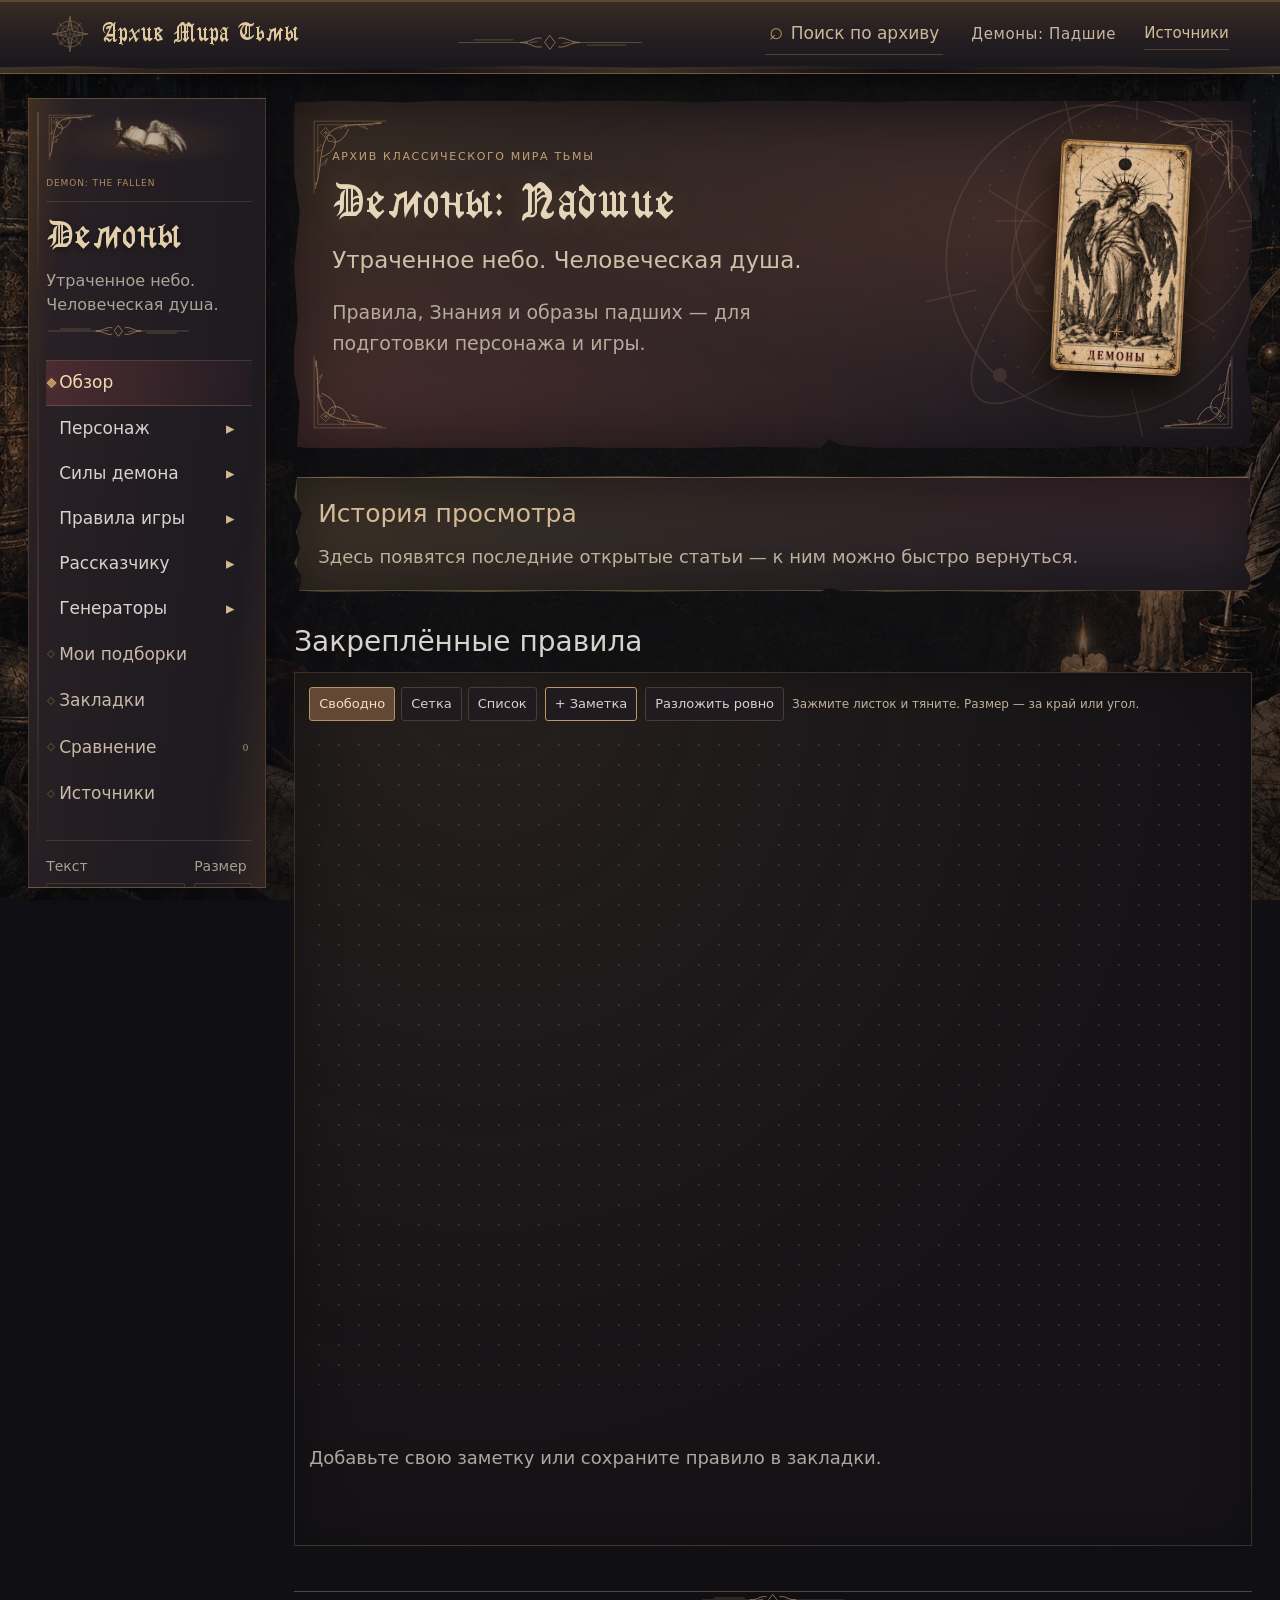
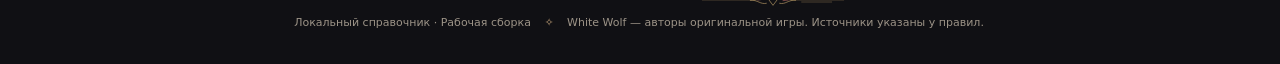
==== commit a119a7cc: "Refresh script cache after removing overview inscription" ====
--- a/demon.html
+++ b/demon.html
@@ -1,5 +1,5 @@
 <!doctype html>
-<html lang="ru"><head><meta charset="utf-8"><meta name="viewport" content="width=device-width,initial-scale=1"><meta name="theme-color" content="#101014"><title>Демоны: Падшие — справочник</title><link rel="icon" href="assets/sigil.svg"><link rel="stylesheet" href="demon.css?v=reader-042"><script src="demon-data.js?v=demon-020" defer></script><script src="purchase-reference.js?v=costs-001" defer></script><script src="reader-state.js?v=reader-007" defer></script><script src="property-groups.js?v=property-002" defer></script><script src="reference-navigation.js?v=navigation-005" defer></script><script src="note-summaries.js?v=summaries-001" defer></script><script src="note-board.js?v=notes-003" defer></script><script src="angel-names.js?v=names-001" defer></script><script src="character-generator.js?v=characters-003" defer></script><script src="character-quiz.js?v=interview-001" defer></script><script src="character-builder.js?v=builder-002" defer></script><script src="character-page.js?v=characters-003" defer></script><script src="demon.js?v=reader-041" defer></script></head>
+<html lang="ru"><head><meta charset="utf-8"><meta name="viewport" content="width=device-width,initial-scale=1"><meta name="theme-color" content="#101014"><title>Демоны: Падшие — справочник</title><link rel="icon" href="assets/sigil.svg"><link rel="stylesheet" href="demon.css?v=reader-042"><script src="demon-data.js?v=demon-020" defer></script><script src="purchase-reference.js?v=costs-001" defer></script><script src="reader-state.js?v=reader-007" defer></script><script src="property-groups.js?v=property-002" defer></script><script src="reference-navigation.js?v=navigation-005" defer></script><script src="note-summaries.js?v=summaries-001" defer></script><script src="note-board.js?v=notes-003" defer></script><script src="angel-names.js?v=names-001" defer></script><script src="character-generator.js?v=characters-003" defer></script><script src="character-quiz.js?v=interview-001" defer></script><script src="character-builder.js?v=builder-002" defer></script><script src="character-page.js?v=characters-003" defer></script><script src="demon.js?v=reader-043" defer></script></head>
 <body><a class="skip" href="#content">К правилам</a>
 <header class="top"><button type="button" id="menu-toggle" aria-controls="reference-sidebar" aria-expanded="false">Меню</button><a href="index.html" class="portal"><img src="assets/sigil.svg" width="32" height="32" alt="">Архив Мира Тьмы</a><details class="header-search" id="header-search"><summary>Поиск по архиву</summary><form class="search" role="search" id="search-form"><label for="query">Поиск по тексту правил</label><div class="search-line"><span aria-hidden="true">⌕</span><input id="query" type="search" title="Нажмите / для поиска; Escape — очистить" placeholder="Название, условие, стоимость…" autocomplete="off"><button type="button" id="clear-query" aria-label="Очистить поиск">×</button></div><div class="filters"><label hidden>Линейка<select id="line-filter"><option value="demon">Демоны: Падшие</option></select></label><label hidden>Редакция<select id="edition-filter"><option value="dtf-classic">Классическая DtF</option></select></label><label>Источник<select id="book-filter"><option value="">Все подготовленные книги</option><option value="dtf-core-ru">Основная книга</option><option value="dtf-players-ru">Руководство игрока</option></select></label><label>Тип<select id="type-filter"><option value="">Все материалы</option><option value="evocation">Обращения</option><option value="property">Свойства форм</option><option value="form">Формы</option><option value="combat-action">Боевые манёвры</option><option value="injury">Повреждения</option><option value="equipment">Снаряжение</option><option value="condition">Состояния</option><option value="npc">Персонажи Рассказчика</option><option value="adversary">Архетипы противников</option><option value="ritual">Ритуалы</option><option value="thrall-background">Дополнения слуг</option><option value="thrall-gift">Дары смертным</option><option value="earthbound-trait">Особые Дополнения</option><option value="guide">Материалы Рассказчика</option><option value="merit">Достоинства</option><option value="flaw">Недостатки</option><option value="rule">Правила</option><option value="trait">Атрибуты</option><option value="ability">Способности</option><option value="house">Дома</option><option value="background">Деталь биографии</option><option value="archetype">Натуры и Маски</option><option value="innate">Врождённые способности</option><option value="resource">Ресурсы и развитие</option><option value="errata">Исправления</option><option value="clarification">Уточнения</option></select></label></div></form></details><span class="line-label">Демоны: Падшие</span><a href="#sources">Источники</a></header>
 <button id="menu-backdrop" type="button" aria-label="Закрыть меню" tabindex="-1" hidden></button><div class="shell"><aside id="reference-sidebar"><div class="sidebar-plate" aria-hidden="true"><img src="assets/archive-folio.webp" width="660" height="440" alt="" decoding="async"></div><p class="side-kicker">DEMON: THE FALLEN</p><a class="side-title" href="#overview">Демоны</a><p class="side-desc">Утраченное небо.<br>Человеческая душа.</p><nav aria-label="Разделы справочника"><a href="#overview">Обзор</a><a href="#bookmarks">Закладки <span>0</span></a><span class="nav-label">Во время игры</span><a href="#knowledge">Знания <span>5</span></a><a href="#combat">Бой <span></span></a><a href="#equipment">Оружие и броня <span></span></a><a href="#health">Ранения и опасности <span></span></a><a href="#conditions">Состояния и носитель <span></span></a><a href="#resources">Вера и личность <span>6</span></a><a href="#faith">Вера и договоры <span></span></a><a href="#names">Имена и призыв <span></span></a><a href="#innate">Врождённые способности <span>8</span></a><a href="#forms">Апокалиптические формы <span>1</span></a><a href="#actions">Действия <span></span></a><a href="#rules">Правила и уточнения <span>7</span></a><span class="nav-label">Персонаж</span><a href="#creation">Создание персонажа <span></span></a><a href="#attributes">Атрибуты <span></span></a><a href="#abilities">Способности <span></span></a><a href="#backgrounds">Детали биографии <span></span></a><a href="#archetypes">Натуры и Маски <span></span></a><a href="#houses">Дома падших <span></span></a><span class="nav-label">Рассказчику</span><a href="#adversaries">Противники <span></span></a><a href="#storyteller">Рассказчику <span></span></a><span class="nav-label">Материалы</span><a href="#sources">Библиотека <span>10</span></a><a href="#coverage">Карта наполнения</a></nav><div class="reader-settings"><label for="reading-face">Текст<select id="reading-face"><option value="plain">Обычный</option><option value="book">Книжный</option></select></label><label for="reading-size">Размер<select id="reading-size"><option value="16">16</option><option value="18">18</option><option value="20">20</option></select></label></div><div class="side-note"><span class="tiny-sigil">✧</span><p>Классический Мир Тьмы</p><small>Материалы других игр и редакций здесь не смешиваются.</small></div></aside>
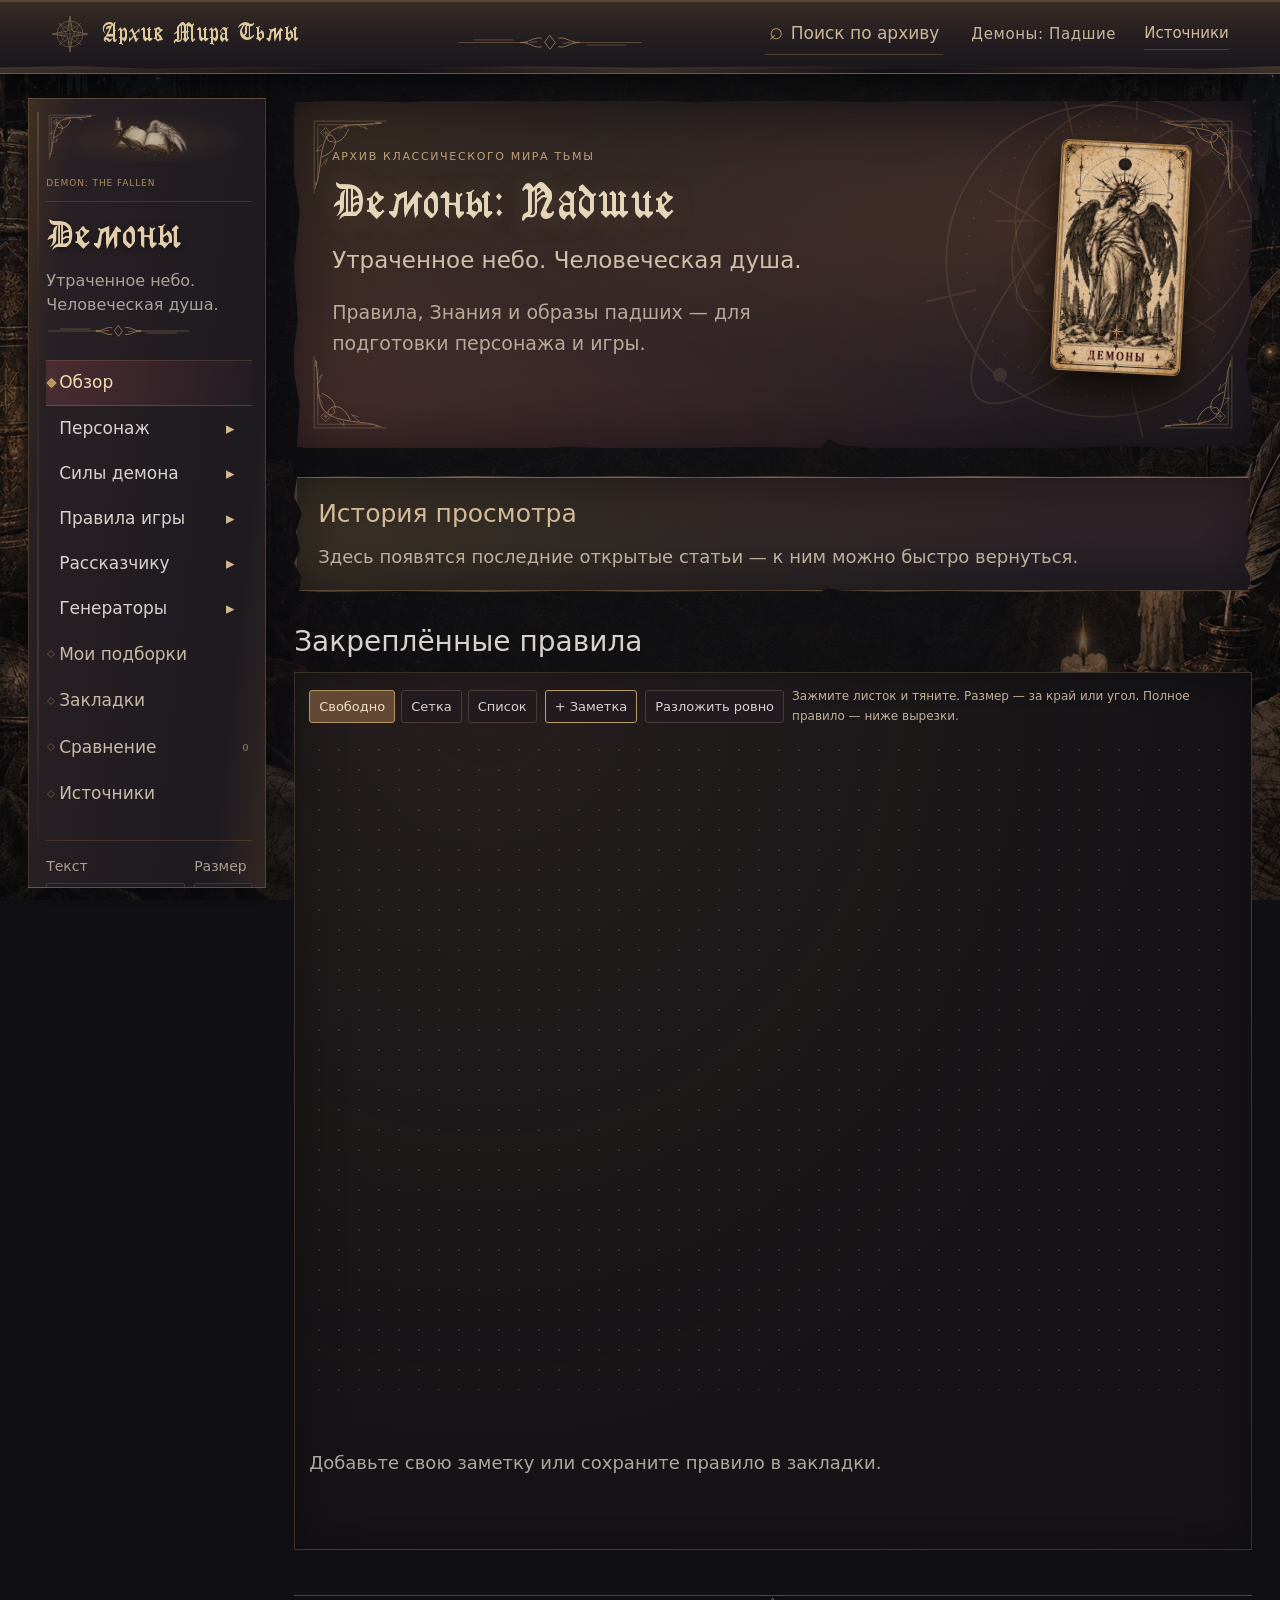
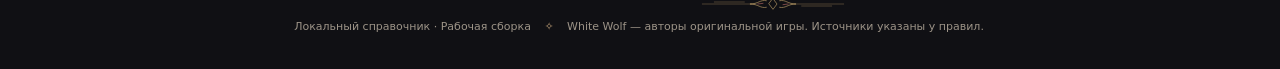
==== commit 5ac5a593: "Show full rules inside notes and improve combat excerpts" ====
--- a/demon.html
+++ b/demon.html
@@ -1,5 +1,5 @@
 <!doctype html>
-<html lang="ru"><head><meta charset="utf-8"><meta name="viewport" content="width=device-width,initial-scale=1"><meta name="theme-color" content="#101014"><title>Демоны: Падшие — справочник</title><link rel="icon" href="assets/sigil.svg"><link rel="stylesheet" href="demon.css?v=reader-042"><script src="demon-data.js?v=demon-020" defer></script><script src="purchase-reference.js?v=costs-001" defer></script><script src="reader-state.js?v=reader-007" defer></script><script src="property-groups.js?v=property-002" defer></script><script src="reference-navigation.js?v=navigation-005" defer></script><script src="note-summaries.js?v=summaries-001" defer></script><script src="note-board.js?v=notes-003" defer></script><script src="angel-names.js?v=names-001" defer></script><script src="character-generator.js?v=characters-003" defer></script><script src="character-quiz.js?v=interview-001" defer></script><script src="character-builder.js?v=builder-002" defer></script><script src="character-page.js?v=characters-003" defer></script><script src="demon.js?v=reader-043" defer></script></head>
+<html lang="ru"><head><meta charset="utf-8"><meta name="viewport" content="width=device-width,initial-scale=1"><meta name="theme-color" content="#101014"><title>Демоны: Падшие — справочник</title><link rel="icon" href="assets/sigil.svg"><link rel="stylesheet" href="demon.css?v=reader-044"><script src="demon-data.js?v=demon-020" defer></script><script src="purchase-reference.js?v=costs-001" defer></script><script src="reader-state.js?v=reader-008" defer></script><script src="property-groups.js?v=property-002" defer></script><script src="reference-navigation.js?v=navigation-005" defer></script><script src="note-summaries.js?v=summaries-002" defer></script><script src="note-board.js?v=notes-003" defer></script><script src="angel-names.js?v=names-001" defer></script><script src="character-generator.js?v=characters-003" defer></script><script src="character-quiz.js?v=interview-001" defer></script><script src="character-builder.js?v=builder-002" defer></script><script src="character-page.js?v=characters-003" defer></script><script src="demon.js?v=reader-044" defer></script></head>
 <body><a class="skip" href="#content">К правилам</a>
 <header class="top"><button type="button" id="menu-toggle" aria-controls="reference-sidebar" aria-expanded="false">Меню</button><a href="index.html" class="portal"><img src="assets/sigil.svg" width="32" height="32" alt="">Архив Мира Тьмы</a><details class="header-search" id="header-search"><summary>Поиск по архиву</summary><form class="search" role="search" id="search-form"><label for="query">Поиск по тексту правил</label><div class="search-line"><span aria-hidden="true">⌕</span><input id="query" type="search" title="Нажмите / для поиска; Escape — очистить" placeholder="Название, условие, стоимость…" autocomplete="off"><button type="button" id="clear-query" aria-label="Очистить поиск">×</button></div><div class="filters"><label hidden>Линейка<select id="line-filter"><option value="demon">Демоны: Падшие</option></select></label><label hidden>Редакция<select id="edition-filter"><option value="dtf-classic">Классическая DtF</option></select></label><label>Источник<select id="book-filter"><option value="">Все подготовленные книги</option><option value="dtf-core-ru">Основная книга</option><option value="dtf-players-ru">Руководство игрока</option></select></label><label>Тип<select id="type-filter"><option value="">Все материалы</option><option value="evocation">Обращения</option><option value="property">Свойства форм</option><option value="form">Формы</option><option value="combat-action">Боевые манёвры</option><option value="injury">Повреждения</option><option value="equipment">Снаряжение</option><option value="condition">Состояния</option><option value="npc">Персонажи Рассказчика</option><option value="adversary">Архетипы противников</option><option value="ritual">Ритуалы</option><option value="thrall-background">Дополнения слуг</option><option value="thrall-gift">Дары смертным</option><option value="earthbound-trait">Особые Дополнения</option><option value="guide">Материалы Рассказчика</option><option value="merit">Достоинства</option><option value="flaw">Недостатки</option><option value="rule">Правила</option><option value="trait">Атрибуты</option><option value="ability">Способности</option><option value="house">Дома</option><option value="background">Деталь биографии</option><option value="archetype">Натуры и Маски</option><option value="innate">Врождённые способности</option><option value="resource">Ресурсы и развитие</option><option value="errata">Исправления</option><option value="clarification">Уточнения</option></select></label></div></form></details><span class="line-label">Демоны: Падшие</span><a href="#sources">Источники</a></header>
 <button id="menu-backdrop" type="button" aria-label="Закрыть меню" tabindex="-1" hidden></button><div class="shell"><aside id="reference-sidebar"><div class="sidebar-plate" aria-hidden="true"><img src="assets/archive-folio.webp" width="660" height="440" alt="" decoding="async"></div><p class="side-kicker">DEMON: THE FALLEN</p><a class="side-title" href="#overview">Демоны</a><p class="side-desc">Утраченное небо.<br>Человеческая душа.</p><nav aria-label="Разделы справочника"><a href="#overview">Обзор</a><a href="#bookmarks">Закладки <span>0</span></a><span class="nav-label">Во время игры</span><a href="#knowledge">Знания <span>5</span></a><a href="#combat">Бой <span></span></a><a href="#equipment">Оружие и броня <span></span></a><a href="#health">Ранения и опасности <span></span></a><a href="#conditions">Состояния и носитель <span></span></a><a href="#resources">Вера и личность <span>6</span></a><a href="#faith">Вера и договоры <span></span></a><a href="#names">Имена и призыв <span></span></a><a href="#innate">Врождённые способности <span>8</span></a><a href="#forms">Апокалиптические формы <span>1</span></a><a href="#actions">Действия <span></span></a><a href="#rules">Правила и уточнения <span>7</span></a><span class="nav-label">Персонаж</span><a href="#creation">Создание персонажа <span></span></a><a href="#attributes">Атрибуты <span></span></a><a href="#abilities">Способности <span></span></a><a href="#backgrounds">Детали биографии <span></span></a><a href="#archetypes">Натуры и Маски <span></span></a><a href="#houses">Дома падших <span></span></a><span class="nav-label">Рассказчику</span><a href="#adversaries">Противники <span></span></a><a href="#storyteller">Рассказчику <span></span></a><span class="nav-label">Материалы</span><a href="#sources">Библиотека <span>10</span></a><a href="#coverage">Карта наполнения</a></nav><div class="reader-settings"><label for="reading-face">Текст<select id="reading-face"><option value="plain">Обычный</option><option value="book">Книжный</option></select></label><label for="reading-size">Размер<select id="reading-size"><option value="16">16</option><option value="18">18</option><option value="20">20</option></select></label></div><div class="side-note"><span class="tiny-sigil">✧</span><p>Классический Мир Тьмы</p><small>Материалы других игр и редакций здесь не смешиваются.</small></div></aside>
--- a/demon.css
+++ b/demon.css
@@ -724,3 +724,15 @@
 
 .builder-skill-faq{grid-column:1/-1;padding:13px 16px;border:1px solid #a68a5655;background:#2f261d44}.builder-skill-faq>summary{font-size:14px;color:#cdb68e;cursor:pointer}.builder-skill-faq p{font-size:14px;line-height:1.7;color:#bfb095;margin:12px 0 0}.character-base-note{display:block;font:9px/1.5 var(--reading-font);text-align:right;color:#91826a;letter-spacing:normal}
 @media print{body.print-character .character-base-note{font-size:7pt}}
+
+/* One scroll container: excerpt first, the unabridged source immediately below. */
+.note-preview{white-space:normal;overscroll-behavior:contain;scrollbar-gutter:stable;overflow-anchor:none}
+.note-excerpt{white-space:pre-wrap}.note-excerpt:empty:before{content:'Пустая вырезка. Нажмите «Изменить», чтобы добавить свою памятку.';font-style:italic;color:#75634e}
+.note-full-rule{margin-top:18px;border-top:1px dashed #80633a66;padding-top:12px;--folio-ink:var(--ink);--folio-rule:#80633a44;--text:var(--ink);--muted:#69563d;--line:#80633a44;--gold:#725231}
+.note-full-rule>.note-full-heading{font:600 11px/1.4 var(--reading-font);text-transform:uppercase;letter-spacing:.06em;margin:0 0 12px;color:#69563d}
+.bookmark-tile .note-full-rule>.entry-body{padding:0;border:0;background:none;max-height:none;overflow:visible;box-shadow:none;white-space:normal}
+.note-full-rule .entry-body p,.note-full-rule .entry-body li,.note-full-rule .entry-body strong,.note-full-rule .entry-body h4,.note-full-rule .entry-body a,.note-full-rule .entry-body td{color:var(--ink);font-size:14px;line-height:1.5;max-width:none}
+.note-full-rule .entry-body p{margin:10px 0}.note-full-rule .entry-body h4{font-size:13px;margin:16px 0 8px}.note-full-rule .entry-body section:first-child>h4{margin-top:0}
+.note-full-rule .entry-body .table-wrap{background:transparent;max-width:100%;overflow-x:auto}.note-full-rule .entry-body th,.note-full-rule .entry-body td{padding:6px;font-size:12px}.note-full-rule .entry-body th{background:#80633a22;color:var(--ink)}
+.note-full-rule .entry-body .citation,.note-full-rule .entry-body .citation p,.note-full-rule .entry-body .citation a{font-size:11px;color:#69563d}.note-full-rule .entry-body .torment{background:#8f3e4020;border-color:#8f3e4044}
+.note-full-rule .entry-body .notice,.note-full-rule .entry-body .reading-note,.note-full-rule .entry-body .access-note{background:#80633a16;border-color:#80633a44;color:var(--ink);font-size:12px;padding:9px}
